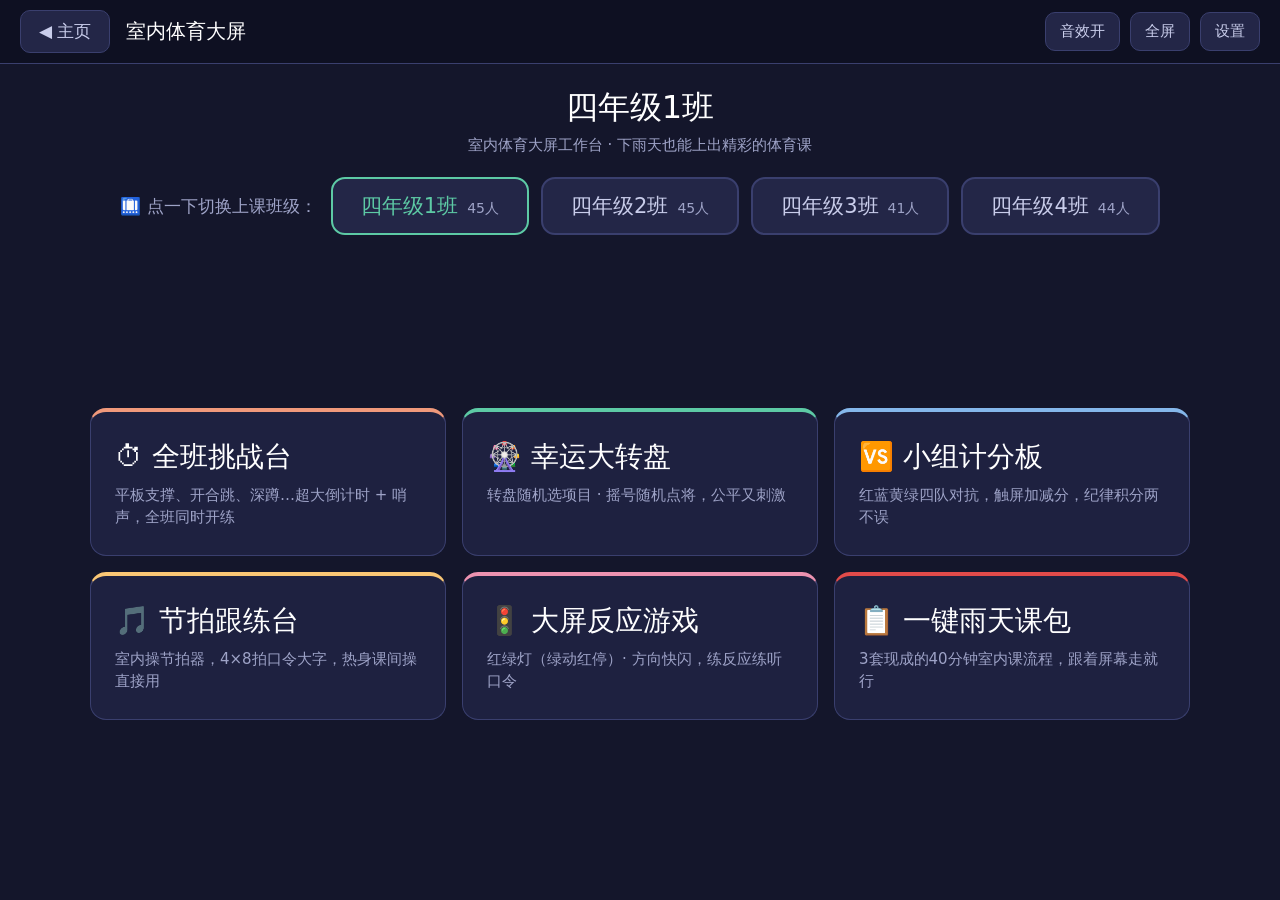
==== class-workbench/index.html @ e2ea2b15 "feat: 内置四年级1-4班名单(178人)，主页一键切换班级，设置弹窗快速填入" ====
<!DOCTYPE html>
<html lang="zh-CN">
<head>
<meta charset="UTF-8">
<meta name="viewport" content="width=device-width, initial-scale=1.0, user-scalable=no">
<title>室内体育大屏工作台</title>
<style>
*{margin:0;padding:0;box-sizing:border-box;-webkit-tap-highlight-color:transparent;user-select:none;}
:root{
  --bg:#14162B;--card:#1E2140;--card2:#232647;--border:#3A3F6E;--deep:#0E1022;
  --text:#FFFFFF;--muted:#9EA3C7;--dim:#C9CDEB;
  --coral:#F0997B;--teal:#5DCAA5;--blue:#85B7EB;--pink:#ED93B1;--amber:#FAC775;--red:#E24B4A;--green:#4CAF6D;
}
html,body{height:100%;overflow:hidden;}
body{background:var(--bg);color:var(--text);font-family:"Microsoft YaHei","PingFang SC",system-ui,sans-serif;}
button{font-family:inherit;cursor:pointer;border:none;background:none;color:inherit;}
input,textarea{font-family:inherit;}
#topbar{position:fixed;top:0;left:0;right:0;height:64px;background:var(--deep);border-bottom:1px solid var(--border);display:flex;align-items:center;justify-content:space-between;padding:0 20px;z-index:100;}
#topbar .tb-left{display:flex;align-items:center;gap:16px;min-width:0;}
#btnHome{background:var(--card2);border:1px solid var(--border);border-radius:10px;color:var(--dim);font-size:17px;padding:9px 18px;}
#pageTitle{font-size:20px;font-weight:500;white-space:nowrap;overflow:hidden;text-overflow:ellipsis;}
.tb-right{display:flex;gap:10px;}
.tb-icon{background:var(--card2);border:1px solid var(--border);border-radius:10px;color:var(--dim);font-size:15px;padding:9px 14px;white-space:nowrap;}
.tb-icon.off{color:var(--muted);opacity:.6;}
.page{position:fixed;top:64px;left:0;right:0;bottom:0;display:none;flex-direction:column;overflow:auto;padding:22px;}
.page.active{display:flex;}
.page-pad{max-width:1100px;width:100%;margin:0 auto;}
.home-head{text-align:center;margin-bottom:20px;}
.home-head .cls{font-size:clamp(22px,3vw,32px);font-weight:500;}
.home-head .sub{color:var(--muted);font-size:15px;margin-top:6px;}
.cls-picker{display:flex;align-items:center;justify-content:center;gap:14px;flex-wrap:wrap;margin:2px 0 14px;}
.cp-label{color:var(--muted);font-size:17px;}
.cp-row{display:flex;gap:12px;flex-wrap:wrap;justify-content:center;}
.cp-btn{background:var(--card2);border:2px solid var(--border);border-radius:14px;color:var(--dim);font-size:21px;padding:13px 28px;display:flex;align-items:baseline;gap:9px;transition:transform .12s;}
.cp-btn:active{transform:scale(.96);opacity:.85;}
.cp-btn .n{color:var(--muted);font-size:14px;}
.cp-btn.sel{border-color:var(--teal);color:var(--teal);}
.cp-mini{background:var(--card2);border:1px solid var(--border);border-radius:10px;color:var(--teal);font-size:15px;padding:8px 18px;}
.cp-mini:active{opacity:.8;}
.home-grid{display:grid;grid-template-columns:repeat(auto-fit,minmax(280px,1fr));gap:16px;flex:1;align-content:center;}
.home-card{background:var(--card);border:1px solid var(--border);border-radius:16px;padding:26px 24px;display:flex;flex-direction:column;gap:8px;text-align:left;transition:transform .12s;}
.home-card:active{transform:scale(.97);}
.home-card .hc-name{font-size:clamp(20px,2.4vw,28px);font-weight:500;}
.home-card .hc-desc{color:var(--muted);font-size:15px;line-height:1.5;}
.home-card.c-coral{border-top:4px solid var(--coral);}
.home-card.c-teal{border-top:4px solid var(--teal);}
.home-card.c-blue{border-top:4px solid var(--blue);}
.home-card.c-pink{border-top:4px solid var(--pink);}
.home-card.c-amber{border-top:4px solid var(--amber);}
.home-card.c-red{border-top:4px solid var(--red);}
.sec-title{font-size:18px;color:var(--dim);margin:0 0 14px;font-weight:500;}
.chal-grid{display:grid;grid-template-columns:repeat(auto-fill,minmax(200px,1fr));gap:12px;}
.chal-item{background:var(--card);border:2px solid var(--border);border-radius:14px;padding:18px 16px;text-align:center;transition:border-color .15s;}
.chal-item .ci-name{font-size:20px;font-weight:500;}
.chal-item .ci-dur{color:var(--muted);font-size:14px;margin-top:6px;}
.chal-item .ci-tip{color:var(--muted);font-size:12px;margin-top:4px;line-height:1.4;}
.chal-item.sel{border-color:var(--coral);background:#2A2438;}
.dur-row{display:flex;gap:10px;flex-wrap:wrap;margin:18px 0;}
.dur-btn,.broad-btn{background:var(--card2);border:2px solid var(--border);border-radius:12px;color:var(--dim);font-size:18px;padding:12px 22px;}
.dur-btn.sel{border-color:var(--amber);color:var(--amber);}
.broad-btn.primary{background:var(--coral);border-color:var(--coral);color:#3A1E12;font-size:22px;font-weight:500;padding:16px 40px;}
.broad-btn.ghost{font-size:16px;padding:12px 26px;}
.broad-btn:active{opacity:.8;}
.chal-stage{flex:1;display:flex;flex-direction:column;align-items:center;justify-content:center;gap:18px;}
.stage-project{font-size:clamp(28px,4vw,46px);font-weight:500;}
.stage-time{font-size:clamp(110px,20vw,260px);font-weight:500;line-height:1;font-variant-numeric:tabular-nums;}
.stage-time.warn{color:var(--red);}
.stage-count{font-size:clamp(140px,26vw,320px);font-weight:500;line-height:1;}
.stage-bar{width:min(80%,640px);height:14px;background:var(--card2);border-radius:7px;overflow:hidden;}
.stage-bar .fill{height:100%;background:var(--coral);border-radius:7px;transition:width .3s linear;}
.stage-done{font-size:clamp(40px,7vw,80px);font-weight:500;color:var(--teal);}
.stage-tip{color:var(--muted);font-size:18px;}
.wheel-tabs{display:flex;gap:10px;margin-bottom:18px;}
.wheel-tab{background:var(--card2);border:2px solid var(--border);border-radius:12px;color:var(--muted);font-size:17px;padding:10px 24px;}
.wheel-tab.sel{border-color:var(--teal);color:var(--teal);}
.wheel-wrap{flex:1;display:flex;flex-direction:column;align-items:center;justify-content:center;gap:16px;}
#wheelBox{position:relative;width:min(56vh,86vw,520px);}
#wheelBox svg{width:100%;height:auto;display:block;}
#wheelG{transform-origin:150px 150px;}
.wheel-pointer{position:absolute;top:-6px;left:50%;transform:translateX(-50%);width:0;height:0;border-left:16px solid transparent;border-right:16px solid transparent;border-top:30px solid #fff;filter:drop-shadow(0 2px 2px rgba(0,0,0,.4));}
.wheel-result{min-height:90px;display:flex;flex-direction:column;align-items:center;gap:6px;}
.wheel-result .wr-label{color:var(--muted);font-size:17px;}
.wheel-result .wr-name{font-size:clamp(40px,7vw,72px);font-weight:500;color:var(--amber);}
.slot-face{background:var(--deep);border:2px solid var(--border);border-radius:20px;width:min(90vw,700px);height:200px;display:flex;align-items:center;justify-content:center;overflow:hidden;}
.slot-name{font-size:clamp(50px,9vw,96px);font-weight:500;color:var(--amber);white-space:nowrap;}
.slot-info{color:var(--muted);font-size:16px;}
.slot-picked{display:flex;flex-wrap:wrap;gap:8px;justify-content:center;max-width:900px;}
.picked-chip{background:var(--card2);border:1px solid var(--border);border-radius:999px;color:var(--dim);font-size:14px;padding:5px 14px;}
.picked-chip.done{color:var(--teal);border-color:var(--teal);}
.score-grid{display:grid;grid-template-columns:repeat(auto-fit,minmax(230px,1fr));gap:16px;flex:1;align-content:center;}
.team-card{background:var(--card);border:2px solid var(--border);border-radius:18px;padding:20px;display:flex;flex-direction:column;align-items:center;gap:12px;}
.team-card.t-red{border-color:#7A3535;}
.team-card.t-blue{border-color:#3A4E7A;}
.team-card.t-yellow{border-color:#7A6635;}
.team-card.t-green{border-color:#35704A;}
.team-card.lead{box-shadow:inset 0 0 0 2px currentColor;}
.team-name{font-size:20px;font-weight:500;color:var(--dim);}
.team-card.t-red .team-name{color:#F0997B;}
.team-card.t-blue .team-name{color:#85B7EB;}
.team-card.t-yellow .team-name{color:#FAC775;}
.team-card.t-green .team-name{color:#5DCAA5;}
.team-score{font-size:clamp(60px,8vw,110px);font-weight:500;line-height:1;font-variant-numeric:tabular-nums;}
.team-btns{display:flex;gap:10px;}
.tb-btn{width:72px;height:56px;border-radius:12px;background:var(--card2);border:1px solid var(--border);font-size:24px;color:var(--dim);}
.tb-btn.minus{color:var(--red);}
.tb-btn.plus{color:var(--teal);}
.beat-wrap{flex:1;display:flex;flex-direction:column;align-items:center;justify-content:center;gap:20px;}
.beat-eighth{color:var(--muted);font-size:clamp(18px,2.4vw,24px);}
.beat-eighth b{color:var(--amber);font-weight:500;}
.beat-num{font-size:clamp(120px,20vw,240px);font-weight:500;line-height:1;}
.beat-dots{display:flex;gap:14px;}
.bdot{width:20px;height:20px;border-radius:50%;background:var(--card2);border:1px solid var(--border);}
.bdot.on{background:var(--teal);border-color:var(--teal);}
.beat-ctrl{display:flex;gap:12px;flex-wrap:wrap;justify-content:center;align-items:center;}
.bpm-box{display:flex;align-items:center;gap:12px;background:var(--card);border:1px solid var(--border);border-radius:12px;padding:8px 16px;}
.bpm-box .bpm-val{font-size:26px;font-weight:500;min-width:74px;text-align:center;color:var(--amber);}
.bpm-box button{font-size:22px;color:var(--dim);background:var(--card2);border-radius:8px;width:44px;height:44px;}
.game-tabs{display:flex;gap:10px;margin-bottom:18px;}
.game-area{flex:1;display:flex;flex-direction:column;}
.tl-face{flex:1;min-height:340px;border-radius:20px;display:flex;flex-direction:column;align-items:center;justify-content:center;gap:10px;background:var(--card);border:2px solid var(--border);transition:background .25s;}
.tl-face.g{background:#1D5E3A;border-color:var(--teal);}
.tl-face.r{background:#6E2222;border-color:var(--red);}
.tl-word{font-size:clamp(80px,16vw,190px);font-weight:500;line-height:1;}
.tl-face.g .tl-word{color:#B8F2D6;}
.tl-face.r .tl-word{color:#F5C1C1;}
.tl-sub{font-size:20px;color:rgba(255,255,255,.85);}
.arrow-face{flex:1;min-height:340px;border-radius:20px;background:var(--deep);border:2px solid var(--border);display:flex;flex-direction:column;align-items:center;justify-content:center;gap:14px;}
.arrow-big{font-size:clamp(120px,22vw,260px);font-weight:500;line-height:1;color:var(--amber);}
.arrow-act{color:var(--muted);font-size:clamp(18px,2.4vw,26px);}
.speed-row{display:flex;gap:10px;flex-wrap:wrap;margin:14px 0;}
.speed-btn{background:var(--card2);border:2px solid var(--border);border-radius:12px;color:var(--muted);font-size:17px;padding:10px 20px;}
.speed-btn.sel{border-color:var(--pink);color:var(--pink);}
.plan-card{background:var(--card);border:1px solid var(--border);border-radius:16px;padding:22px 24px;margin-bottom:18px;}
.plan-head{display:flex;align-items:center;justify-content:space-between;flex-wrap:wrap;gap:10px;margin-bottom:14px;}
.plan-name{font-size:22px;font-weight:500;}
.plan-tag{border-radius:999px;font-size:13px;padding:5px 14px;}
.flow-list{display:flex;flex-direction:column;gap:0;}
.flow-step{display:flex;align-items:center;gap:14px;padding:12px 0;border-bottom:1px dashed var(--border);}
.flow-step:last-child{border-bottom:none;}
.flow-time{min-width:86px;text-align:center;background:var(--deep);border-radius:10px;padding:8px 6px;font-size:16px;color:var(--amber);font-variant-numeric:tabular-nums;}
.flow-body{flex:1;}
.flow-name{font-size:17px;font-weight:500;}
.flow-desc{color:var(--muted);font-size:14px;margin-top:3px;}
.flow-go{background:var(--card2);border:1px solid var(--border);border-radius:10px;color:var(--dim);font-size:14px;padding:8px 14px;white-space:nowrap;}
.modal-mask{position:fixed;inset:0;background:rgba(6,7,16,.72);z-index:200;display:none;align-items:center;justify-content:center;padding:20px;}
.modal-mask.show{display:flex;}
.modal{background:var(--card);border:1px solid var(--border);border-radius:18px;width:min(94vw,560px);max-height:86vh;overflow:auto;padding:26px;}
.modal h3{font-size:20px;margin-bottom:18px;font-weight:500;}
.form-row{margin-bottom:18px;}
.form-row label{display:block;color:var(--dim);font-size:15px;margin-bottom:8px;}
.form-row input[type=text],.form-row textarea{width:100%;background:var(--deep);border:1px solid var(--border);border-radius:10px;color:var(--text);font-size:16px;padding:12px 14px;user-select:text;}
.form-row textarea{height:180px;resize:vertical;line-height:1.7;}
.form-row .hint{color:var(--muted);font-size:13px;margin-top:6px;}
.modal-btns{display:flex;gap:12px;flex-wrap:wrap;margin-top:6px;}
.toast{position:fixed;left:50%;bottom:40px;transform:translateX(-50%);background:var(--card2);border:1px solid var(--border);color:var(--dim);border-radius:999px;font-size:16px;padding:12px 26px;z-index:300;display:none;}
.toast.show{display:block;}
.center-col{flex:1;display:flex;flex-direction:column;align-items:center;justify-content:center;gap:20px;}
</style>
</head>
<body>

<div id="topbar">
  <div class="tb-left">
    <button id="btnHome" onclick="goHome()">◀ 主页</button>
    <div id="pageTitle">室内体育大屏</div>
  </div>
  <div class="tb-right">
    <button id="btnSound" class="tb-icon" onclick="toggleSound()">音效开</button>
    <button id="btnFull" class="tb-icon" onclick="toggleFull()">全屏</button>
    <button id="btnSettings" class="tb-icon" onclick="openSettings()">设置</button>
  </div>
</div>

<div id="page-home" class="page active">
  <div class="page-pad" style="display:flex;flex-direction:column;flex:1;">
    <div class="home-head">
      <div class="cls" id="homeClassName">四年级1班</div>
      <div class="sub">室内体育大屏工作台 · 下雨天也能上出精彩的体育课</div>
    </div>
    <div class="cls-picker">
      <div class="cp-label">🛄 点一下切换上课班级：</div>
      <div class="cp-row" id="clsRow"></div>
    </div>
    <div class="home-grid">
      <button class="home-card c-coral" onclick="showPage('challenge')">
        <div class="hc-name">⏱ 全班挑战台</div>
        <div class="hc-desc">平板支撑、开合跳、深蹲…超大倒计时 + 哨声，全班同时开练</div>
      </button>
      <button class="home-card c-teal" onclick="showPage('wheel')">
        <div class="hc-name">🎡 幸运大转盘</div>
        <div class="hc-desc">转盘随机选项目 · 摇号随机点将，公平又刺激</div>
      </button>
      <button class="home-card c-blue" onclick="showPage('score')">
        <div class="hc-name">🆚 小组计分板</div>
        <div class="hc-desc">红蓝黄绿四队对抗，触屏加减分，纪律积分两不误</div>
      </button>
      <button class="home-card c-amber" onclick="showPage('beat')">
        <div class="hc-name">🎵 节拍跟练台</div>
        <div class="hc-desc">室内操节拍器，4×8拍口令大字，热身课间操直接用</div>
      </button>
      <button class="home-card c-pink" onclick="showPage('game')">
        <div class="hc-name">🚦 大屏反应游戏</div>
        <div class="hc-desc">红绿灯（绿动红停）· 方向快闪，练反应练听口令</div>
      </button>
      <button class="home-card c-red" onclick="showPage('plan')">
        <div class="hc-name">📋 一键雨天课包</div>
        <div class="hc-desc">3套现成的40分钟室内课流程，跟着屏幕走就行</div>
      </button>
    </div>
  </div>
</div>

<div id="page-challenge" class="page">
  <div class="page-pad" style="display:flex;flex-direction:column;flex:1;">
    <div id="chalPick">
      <div class="sec-title">① 选一个挑战项目</div>
      <div class="chal-grid" id="chalGrid"></div>
      <div class="sec-title" style="margin-top:22px;">② 选时长（秒）</div>
      <div class="dur-row" id="durRow"></div>
      <div style="text-align:center;padding:10px 0 30px;">
        <button class="broad-btn primary" onclick="startChallenge()">开始挑战</button>
      </div>
    </div>
    <div id="chalStage" class="chal-stage" style="display:none;">
      <div class="stage-project" id="stgProject">平板支撑</div>
      <div class="stage-time" id="stgTime">01:00</div>
      <div class="stage-bar"><div class="fill" id="stgFill" style="width:100%"></div></div>
      <div class="stage-tip" id="stgTip">坚持住！动作标准最重要</div>
      <button class="broad-btn ghost" onclick="stopChallenge()">结束本次</button>
    </div>
    <div id="chalCount" class="chal-stage" style="display:none;">
      <div class="stage-tip">准备——</div>
      <div class="stage-count" id="cntNum">3</div>
    </div>
    <div id="chalDone" class="chal-stage" style="display:none;">
      <div class="stage-done">挑战完成！</div>
      <div class="stage-tip" id="doneTip">全班都很棒</div>
      <div style="display:flex;gap:14px;flex-wrap:wrap;justify-content:center;">
        <button class="broad-btn primary" onclick="startChallenge()">再来一次</button>
        <button class="broad-btn ghost" onclick="backToPick()">换个项目</button>
      </div>
    </div>
  </div>
</div>

<div id="page-wheel" class="page">
  <div class="page-pad" style="display:flex;flex-direction:column;flex:1;">
    <div class="wheel-tabs">
      <button class="wheel-tab sel" id="wtProj" onclick="wheelMode('proj')">🎡 转项目</button>
      <button class="wheel-tab" id="wtName" onclick="wheelMode('name')">🎯 随机点将</button>
    </div>
    <div id="wheelProjView" class="wheel-wrap">
      <div id="wheelBox">
        <div class="wheel-pointer"></div>
        <svg viewBox="0 0 300 300">
          <circle cx="150" cy="150" r="148" fill="#0E1022"/>
          <g id="wheelG"></g>
          <circle cx="150" cy="150" r="22" fill="#14162B" stroke="#3A3F6E" stroke-width="1.5"/>
        </svg>
      </div>
      <div class="wheel-result">
        <div class="wr-label" id="wrLabel">点击下方按钮，转出今天的挑战</div>
        <div class="wr-name" id="wrName">？</div>
      </div>
      <button class="broad-btn primary" id="spinBtn" onclick="spinWheel()">转！</button>
      <div id="wheelAction" style="display:none;">
        <button class="broad-btn primary" id="waGo" onclick="showWheelDur()">▶ 开始挑战</button>
      </div>
      <div id="waDurRow" style="display:none;flex-direction:column;align-items:center;gap:10px;">
        <div class="slot-info">选一个时长，马上开始 ⬇</div>
        <div class="dur-row" style="margin:0;justify-content:center;">
          <button class="dur-btn" style="font-size:24px;padding:16px 34px;" onclick="wheelGo(30)">30秒</button>
          <button class="dur-btn" style="font-size:24px;padding:16px 34px;" onclick="wheelGo(60)">60秒</button>
          <button class="dur-btn" style="font-size:24px;padding:16px 34px;" onclick="wheelGo(120)">120秒</button>
        </div>
      </div>
    </div>
    <div id="wheelNameView" class="wheel-wrap" style="display:none;">
      <div class="slot-info" id="slotInfo">回主页点班级按钮选班级，名单就自动加载</div>
      <div class="slot-face"><div class="slot-name" id="slotName">？</div></div>
      <div style="display:flex;gap:14px;flex-wrap:wrap;justify-content:center;">
        <button class="broad-btn primary" onclick="spinName()">点将！</button>
        <button class="broad-btn ghost" onclick="resetPicked()">重置点名</button>
      </div>
      <div class="slot-info">
        <label style="cursor:pointer;"><input type="checkbox" id="noRepeat" checked style="width:18px;height:18px;vertical-align:-3px;"> 不重复点人（点完全班自动重来）</label>
      </div>
      <div class="slot-picked" id="pickedChips"></div>
    </div>
  </div>
</div>

<div id="page-score" class="page">
  <div class="page-pad" style="display:flex;flex-direction:column;flex:1;">
    <div class="sec-title" style="text-align:center;">点击队名可改名 · 点击分数可直接输入 · 数据自动保存</div>
    <div class="score-grid" id="scoreGrid"></div>
    <div style="text-align:center;padding:16px 0 8px;">
      <button class="broad-btn ghost" onclick="resetScores()">全部清零</button>
    </div>
  </div>
</div>

<div id="page-beat" class="page">
  <div class="page-pad" style="display:flex;flex-direction:column;flex:1;">
    <div class="beat-wrap">
      <div class="beat-eighth" id="beatEighth">第 <b>1</b> 个 8 拍</div>
      <div class="beat-num" id="beatNum">1</div>
      <div class="beat-dots" id="beatDots"></div>
      <div class="beat-ctrl">
        <button class="broad-btn primary" id="beatBtn" onclick="toggleBeat()">开始</button>
        <div class="bpm-box">
          <button onclick="stepBpm(-5)">−</button>
          <div><div class="bpm-val" id="bpmVal">100</div><div style="color:var(--muted);font-size:12px;text-align:center;">BPM</div></div>
          <button onclick="stepBpm(5)">＋</button>
        </div>
        <button class="broad-btn ghost" onclick="setBpm(80)">慢 80</button>
        <button class="broad-btn ghost" onclick="setBpm(100)">中 100</button>
        <button class="broad-btn ghost" onclick="setBpm(120)">快 120</button>
      </div>
      <div class="stage-tip">每个 8 拍的第 1 拍是重音 · 跟着大字数拍做动作</div>
    </div>
  </div>
</div>

<div id="page-game" class="page">
  <div class="page-pad" style="display:flex;flex-direction:column;flex:1;">
    <div class="game-tabs">
      <button class="wheel-tab sel" id="gtTL" onclick="gameTab('tl')">🚦 红绿灯</button>
      <button class="wheel-tab" id="gtArrow" onclick="gameTab('arrow')">➡️ 方向快闪</button>
    </div>
    <div id="gameTL" class="game-area">
      <div class="tl-face" id="tlFace">
        <div class="tl-word" id="tlWord">红绿灯</div>
        <div class="tl-sub" id="tlSub">绿=动（原地跑/开合跳） 红=马上定住！</div>
      </div>
      <div style="display:flex;gap:12px;flex-wrap:wrap;justify-content:center;padding-top:14px;">
        <button class="broad-btn primary" id="tlBtn" onclick="toggleTL()">开始游戏</button>
        <button class="broad-btn ghost" id="tlModeBtn" onclick="toggleTLMode()">模式：自动</button>
        <button class="broad-btn ghost" onclick="manualTL()" id="tlManualBtn" style="display:none;">变！</button>
      </div>
    </div>
    <div id="gameArrow" class="game-area" style="display:none;">
      <div class="arrow-face">
        <div class="arrow-big" id="arrowBig">↑</div>
        <div class="arrow-act" id="arrowAct">上 = 原地纵跳 · 下 = 快速下蹲 · 左/右 = 向侧单脚跳</div>
      </div>
      <div class="speed-row">
        <button class="speed-btn" data-ms="3000" onclick="pickSpeed(this)">慢速 3秒</button>
        <button class="speed-btn sel" data-ms="2000" onclick="pickSpeed(this)">中速 2秒</button>
        <button class="speed-btn" data-ms="1300" onclick="pickSpeed(this)">快速 1.3秒</button>
        <button class="speed-btn" data-ms="900" onclick="pickSpeed(this)">魔鬼 0.9秒</button>
      </div>
      <div style="text-align:center;padding-bottom:10px;">
        <button class="broad-btn primary" id="arrowBtn" onclick="toggleArrow()">开始游戏</button>
      </div>
    </div>
  </div>
</div>

<div id="page-plan" class="page">
  <div class="page-pad">
    <div class="sec-title">下雨天不用愁 · 三套现成方案，点「前往」直达对应工具</div>

    <div class="plan-card">
      <div class="plan-head">
        <div class="plan-name">课包一 · 经典素质课</div>
        <div class="plan-tag" style="background:#2A2438;color:var(--coral);">适合：全班整齐练素质</div>
      </div>
      <div class="flow-list">
        <div class="flow-step"><div class="flow-time">5 分钟</div><div class="flow-body"><div class="flow-name">热身 · 节拍跟练</div><div class="flow-desc">100 BPM 原地踏步摆臂，2个8拍换一个动作（踏步→开合→弓步走）</div></div><button class="flow-go" onclick="showPage('beat')">前往</button></div>
        <div class="flow-step"><div class="flow-time">8 分钟</div><div class="flow-body"><div class="flow-name">红绿灯反应游戏</div><div class="flow-desc">绿动红停，练反应练纪律，犯规的下场当裁判</div></div><button class="flow-go" onclick="showPage('game')">前往</button></div>
        <div class="flow-step"><div class="flow-time">15 分钟</div><div class="flow-body"><div class="flow-name">挑战台素质循环</div><div class="flow-desc">开合跳30秒×3组、深蹲45秒×3组、平板支撑60秒×2组，组间休息30秒</div></div><button class="flow-go" onclick="showPage('challenge')">前往</button></div>
        <div class="flow-step"><div class="flow-time">8 分钟</div><div class="flow-body"><div class="flow-name">方向快闪</div><div class="flow-desc">从慢速开始玩到快速，最后1分钟魔鬼模式，全班沸腾</div></div><button class="flow-go" onclick="showPage('game')">前往</button></div>
        <div class="flow-step"><div class="flow-time">4 分钟</div><div class="flow-body"><div class="flow-name">放松拉伸</div><div class="flow-desc">坐姿体前屈、大腿前侧拉伸、深呼吸，跟着节拍台慢速80做</div></div><button class="flow-go" onclick="showPage('beat')">前往</button></div>
      </div>
    </div>

    <div class="plan-card">
      <div class="plan-head">
        <div class="plan-name">课包二 · 小组竞技课</div>
        <div class="plan-tag" style="background:#1B3A4A;color:var(--blue);">适合：想炒热气氛</div>
      </div>
      <div class="flow-list">
        <div class="flow-step"><div class="flow-time">5 分钟</div><div class="flow-body"><div class="flow-name">分组 + 计分板开台</div><div class="flow-desc">按座位分四队，打开计分板，宣布规则：赢的队加分，违纪扣分</div></div><button class="flow-go" onclick="showPage('score')">前往</button></div>
        <div class="flow-step"><div class="flow-time">5 分钟</div><div class="flow-body"><div class="flow-name">热身 · 节拍跟练</div><div class="flow-desc">120 BPM 快节奏热身，跟不上的队扣1分</div></div><button class="flow-go" onclick="showPage('beat')">前往</button></div>
        <div class="flow-step"><div class="flow-time">20 分钟</div><div class="flow-body"><div class="flow-name">大转盘 + 挑战台对抗</div><div class="flow-desc">转盘选出项目 → 每队派代表上台挑战 → 按坚持时长给全队加分</div></div><button class="flow-go" onclick="showPage('wheel')">前往</button></div>
        <div class="flow-step"><div class="flow-time">6 分钟</div><div class="flow-body"><div class="flow-name">随机点将 · 知识问答</div><div class="flow-desc">摇号点将答体育健康小知识，答对+2分（题你来出：如"蹲起时膝盖能不能超脚尖"）</div></div><button class="flow-go" onclick="showPage('wheel')">前往</button></div>
        <div class="flow-step"><div class="flow-time">4 分钟</div><div class="flow-body"><div class="flow-name">宣布冠军 + 放松</div><div class="flow-desc">冠军队起立接受欢呼，全班拉伸放松收尾</div></div><button class="flow-go" onclick="showPage('score')">前往</button></div>
      </div>
    </div>

    <div class="plan-card">
      <div class="plan-head">
        <div class="plan-name">课包三 · 静悄悄素质课</div>
        <div class="plan-tag" style="background:#1B3A2E;color:var(--teal);">适合：隔壁班考试/楼层限制</div>
      </div>
      <div class="flow-list">
        <div class="flow-step"><div class="flow-time">5 分钟</div><div class="flow-body"><div class="flow-name">坐姿热身（无跳跃）</div><div class="flow-desc">头颈环绕、肩绕环、手腕脚踝激活，跟着节拍台80慢速做</div></div><button class="flow-go" onclick="showPage('beat')">前往</button></div>
        <div class="flow-step"><div class="flow-time">12 分钟</div><div class="flow-body"><div class="flow-name">静音素质挑战</div><div class="flow-desc">靠墙静蹲60秒×3、平板支撑60秒×2、坐姿举腿30秒×3（关闭音效，用大屏倒计时）</div></div><button class="flow-go" onclick="showPage('challenge')">前往</button></div>
        <div class="flow-step"><div class="flow-time">10 分钟</div><div class="flow-body"><div class="flow-name">坐姿游戏 · 石头剪刀布锦标赛</div><div class="flow-desc">同桌对战→小组冠军→全班总决赛，输的做5个坐姿举腿</div></div><button class="flow-go" onclick="showPage('score')">前往</button></div>
        <div class="flow-step"><div class="flow-time">8 分钟</div><div class="flow-body"><div class="flow-name">拉伸 + 呼吸放松</div><div class="flow-desc">坐姿体前屈保持、闭眼深呼吸10次，安静收尾</div></div><button class="flow-go" onclick="showPage('beat')">前往</button></div>
      </div>
    </div>
    <div style="height:20px;"></div>
  </div>
</div>

<div class="modal-mask" id="settingsMask">
  <div class="modal">
    <h3>⚙️ 设置</h3>
    <div class="form-row">
      <label>班级名称（显示在主页）</label>
      <input type="text" id="setClassName" placeholder="如：四年级(2)班">
    </div>
    <div class="form-row">
      <label>班级学生名单（一行一个名字，用于随机点将）</label>
      <div style="display:flex;gap:8px;flex-wrap:wrap;margin-bottom:10px;align-items:center;">
        <span style="color:var(--muted);font-size:14px;">快速填入：</span>
        <button class="cp-mini" onclick="fillPreset('四年级1班')">1班</button>
        <button class="cp-mini" onclick="fillPreset('四年级2班')">2班</button>
        <button class="cp-mini" onclick="fillPreset('四年级3班')">3班</button>
        <button class="cp-mini" onclick="fillPreset('四年级4班')">4班</button>
      </div>
      <textarea id="setStudents" placeholder="张三&#10;李四&#10;王五"></textarea>
      <div class="hint">点上面的按钮快速填入班级名单，也可以自己粘贴修改；平时上课直接在主页点班级按钮切换更方便</div>
    </div>
    <div class="modal-btns">
      <button class="broad-btn primary" onclick="saveSettings()">保存</button>
      <button class="broad-btn ghost" onclick="closeSettings()">取消</button>
      <button class="broad-btn ghost" onclick="exportData()">⬇ 导出备份</button>
      <button class="broad-btn ghost" onclick="document.getElementById('importFile').click()">⬆ 导入恢复</button>
      <button class="broad-btn ghost" onclick="clearAll()">清空全部数据</button>
    </div>
    <input type="file" id="importFile" accept=".json" style="display:none;" onchange="importData(this)">
  </div>
</div>

<div class="toast" id="toast"></div>

<script>
var STORAGE_KEY = 'class_pe_screen_v1';
var CHALLENGES = [
  {name:'平板支撑', dur:60, tip:'手肘撑地，身体一条直线，屁股别翘'},
  {name:'靠墙静蹲', dur:60, tip:'背贴墙滑下，大腿与地面平行'},
  {name:'开合跳', dur:30, tip:'跳起手脚打开，落地轻一点'},
  {name:'深蹲', dur:45, tip:'屁股往后坐，膝盖对脚尖方向'},
  {name:'高抬腿', dur:30, tip:'大腿抬平，快速交替，原地做'},
  {name:'俯卧撑', dur:30, tip:'做不了标准的可以跪姿'},
  {name:'波比跳', dur:30, tip:'蹲-撑-跳一气呵成，量力而行'},
  {name:'弓步蹲', dur:45, tip:'两腿交替，前面膝盖弯到90度'},
  {name:'坐姿举腿', dur:30, tip:'坐地上双腿并拢抬起放下，练肚子'},
  {name:'金鸡独立', dur:60, tip:'单脚站直，双手侧平举，比谁稳'}
];
var WHEEL_ITEMS = ['开合跳','深蹲','平板支撑','高抬腿','波比跳','靠墙静蹲','弓步蹲','金鸡独立'];
var WHEEL_COLORS = ['#F0997B','#5DCAA5','#85B7EB','#ED93B1','#FAC775','#E24B4A'];
var PRESET_CLASSES = {
  '四年级1班': ['郑奕朗','梁依依','陈英恺','许弘煜','黄友铉','郑舒蔚','薛梓昊','林晓烨','俞皓源','沈瑞博','李晓慧','蔡凯州','丘梓妤','廖彦淳','林国弘','蔡怿可','谢友贤','蔡楒桐','陈锶桐','林佳韵','余梓豪','陈钰琪','许诺','杨乐悠','黄信煜','陈一泓','林凯历','王泽林','林钇晋','唐梦曦','陈启灿','黄紫琳','叶骏谊','许礼源','王子铨','郑施恩','马启洋','赖致行','李奕溥','陈嘉垲','张仕成','黄洢彤','许文睿','郑舒晗','李梓琳'],
  '四年级2班': ['庄梓慧','谭诗妍','徐启泽','卢泓宇','林子凡','蔡伟超','李安语','庄佳桓','周钦宁','罗芮淇','沈诗雅','陈怡佳','丁锶妍','朱杰楷','刘未钒','黄妍心','陈梓杭','陈政钖','林正胜','郑梓灿','吴桦峻','翁梓晨','庄雅棐','肖宇炀','连翊捷','肖海洲','黄煜鑫','孙一心','张芷羽','李颜明勋','郭易楷','林彧','吴俊扬','肖舒菀','林润丝','孙也涵','曾若熙','刘得雨','林煜典','庄可馨','林芷榆','郑济芃','黄若仪','蔡诗涵','黄新淇'],
  '四年级3班': ['颜铄','佘坤颖','陈博宇','吴昭颖','周祖含','黄嘉泓','陈泐铟','卢睿颖','赵韵杰','林依涵','周梦辰','庄杰辉','许昱妍','陈沫瑶','彭依柏','陈圣超','黄镕臻','黄熙桐','杨舒钒','张斯豪','李佳怡','林祈言','陈建楠','吴庆栋','周志楠','杨雅琳','吴可非','陈力煜','吴佳航','刘竣凯','林楚校','黄铠航','郭梓潼','庄雨萱','林佳金','朱高远','黄漫妮','周怡潞','黄宥源','钟雨欣','谢忻霖'],
  '四年级4班': ['刘峻宇','郑子汐','林雨馨','谢洛鑫','谢佳颖','黄泓奋','黄纪程','蔡佳恩','林靖欣','刘艺阳','高佳淇','陈衍勋','赖芷依','洪瑞雨','沈梓城','林学炜','薛维涛','林铄','陈元诺','陈若菲','蔡佳薇','许震廷','李文堉','周思妤','陈培健','林珂雅','黄玮琳','黄育铭','欧梓涵','林镡捷','郑友锐','郑皓楠','李圣跃','蔡建源','温子妍','王绎凡','李亦桐','陈均喆','苏志霆','黄于晋','周楠稀','杨书妍','林宝莹','沈家扬']
};
var TEAM_DEFS = [
  {key:'red', name:'红队', cls:'t-red'},
  {key:'blue', name:'蓝队', cls:'t-blue'},
  {key:'yellow', name:'黄队', cls:'t-yellow'},
  {key:'green', name:'绿队', cls:'t-green'}
];
var TITLES = {home:'室内体育大屏', challenge:'全班挑战台', wheel:'幸运大转盘', score:'小组计分板', beat:'节拍跟练台', game:'大屏反应游戏', plan:'一键雨天课包'};

var state = load();
var currentPage = 'home';
var chalSel = 0, chalDur = 60;
var chalTimer = null, chalRemain = 0, chalTotal = 60;
var wheelRot = 0, wheelSpinning = false, lastWheelIdx = null;
var slotTimer = null;
var beatRun = false, beatCount = 0, beatTimer = null, bpm = 100;
var tlRun = false, tlTimer = null, tlAuto = true, tlState = 'g';
var arrowRun = false, arrowTimer = null, arrowMs = 2000;

function load(){
  var def = {className:'四年级1班', students:PRESET_CLASSES['四年级1班'].slice(), scores:[0,0,0,0], teamNames:['红队','蓝队','黄队','绿队'], soundOn:true, picked:[], pickedByClass:{}};
  try{
    var raw = localStorage.getItem(STORAGE_KEY);
    if(raw){
      var s = JSON.parse(raw);
      for(var k in def){ if(s[k]===undefined){ s[k]=def[k]; } }
      return s;
    }
  }catch(e){}
  return def;
}
function save(){ try{ localStorage.setItem(STORAGE_KEY, JSON.stringify(state)); }catch(e){} }
function toast(msg){
  var t = document.getElementById('toast');
  t.textContent = msg;
  t.classList.add('show');
  clearTimeout(t._tm);
  t._tm = setTimeout(function(){ t.classList.remove('show'); }, 2200);
}

/* ---------- 班级切换 ---------- */
function renderClassRow(){
  var row = document.getElementById('clsRow');
  var html = '';
  for(var k in PRESET_CLASSES){
    var sel = state.className===k;
    html += '<button class="cp-btn'+(sel?' sel':'')+'" onclick="pickClass(\''+k+'\')">'+k+'<span class="n">'+PRESET_CLASSES[k].length+'人</span></button>';
  }
  row.innerHTML = html;
}
function pickClass(k){
  if(state.className===k && (state.students||[]).length===PRESET_CLASSES[k].length){ toast('当前已经是 '+k); return; }
  if(!state.pickedByClass){ state.pickedByClass = {}; }
  if(state.className){ state.pickedByClass[state.className] = (state.picked||[]).slice(); }
  state.className = k;
  state.students = PRESET_CLASSES[k].slice();
  state.picked = (state.pickedByClass[k]||[]).slice();
  state.scores = [0,0,0,0];
  save();
  document.getElementById('homeClassName').textContent = k;
  renderClassRow();
  renderScores();
  renderPickedChips();
  toast('已切换到 '+k+'（'+state.students.length+'人）· 分数已清零');
}
function fillPreset(k){
  document.getElementById('setClassName').value = k;
  document.getElementById('setStudents').value = PRESET_CLASSES[k].join('\n');
  toast('已填入 '+k+' 名单，记得点「保存」');
}

/* ---------- 音效引擎 ---------- */
var Sound = {
  ctx:null,
  ensure:function(){
    if(!this.ctx){
      try{ this.ctx = new (window.AudioContext||window.webkitAudioContext)(); }catch(e){}
    }
    if(this.ctx && this.ctx.state==='suspended'){ this.ctx.resume(); }
  },
  play:function(freq,dur,type,vol,when){
    if(!state.soundOn){ return; }
    this.ensure();
    if(!this.ctx){ return; }
    var t = this.ctx.currentTime + (when||0);
    var o = this.ctx.createOscillator();
    var g = this.ctx.createGain();
    o.type = type||'sine';
    o.frequency.value = freq;
    g.gain.setValueAtTime(vol||0.3, t);
    g.gain.exponentialRampToValueAtTime(0.001, t+dur);
    o.connect(g); g.connect(this.ctx.destination);
    o.start(t); o.stop(t+dur+0.05);
  },
  beep:function(){ this.play(880,0.12,'sine',0.3); },
  count:function(){ this.play(660,0.15,'square',0.18); },
  go:function(){ this.play(1047,0.45,'sine',0.35); },
  whistle:function(){
    for(var i=0;i<5;i++){ this.play(2100,0.1,'square',0.16,i*0.09); }
  },
  cheer:function(){
    var arr = [523,659,784,1047];
    for(var i=0;i<arr.length;i++){ this.play(arr[i],0.18,'triangle',0.28,i*0.13); }
  },
  tick:function(hi){ this.play(hi?1320:880, hi?0.1:0.06,'sine', hi?0.32:0.2); },
  red:function(){ this.play(220,0.3,'sawtooth',0.22); },
  green:function(){ this.play(880,0.2,'sine',0.28); }
};
document.addEventListener('click', function(){ Sound.ensure(); }, {once:true});

function toggleSound(){
  state.soundOn = !state.soundOn;
  save();
  var b = document.getElementById('btnSound');
  b.textContent = state.soundOn ? '音效开' : '音效关';
  if(state.soundOn){ b.classList.remove('off'); Sound.beep(); } else { b.classList.add('off'); }
  toast(state.soundOn ? '音效已开启' : '已静音（隔壁班考试可用）');
}
function toggleFull(){
  try{
    if(document.fullscreenElement){ document.exitFullscreen(); }
    else{ document.documentElement.requestFullscreen(); }
  }catch(e){ toast('当前浏览器不支持全屏'); }
}

/* ---------- 页面切换 ---------- */
function goHome(){ showPage('home'); }
function showPage(id){
  stopAll();
  currentPage = id;
  var pages = document.querySelectorAll('.page');
  for(var i=0;i<pages.length;i++){ pages[i].classList.remove('active'); }
  var p = document.getElementById('page-'+id);
  if(p){ p.classList.add('active'); }
  document.getElementById('pageTitle').textContent = TITLES[id]||'';
  if(id==='home'){ document.getElementById('homeClassName').textContent = state.className; }
  if(id==='score'){ renderScores(); }
  if(id==='wheel'){ renderPickedChips(); }
}
function stopAll(){
  clearChalTimer();
  chalPickMode();
  stopSlot();
  stopBeat();
  stopTL();
  stopArrow();
}

/* ---------- 挑战台 ---------- */
function renderChal(){
  var g = document.getElementById('chalGrid');
  var html = '';
  for(var i=0;i<CHALLENGES.length;i++){
    var c = CHALLENGES[i];
    html += '<button class="chal-item'+(i===chalSel?' sel':'')+'" onclick="pickChal('+i+')">'
      +'<div class="ci-name">'+c.name+'</div>'
      +'<div class="ci-dur">'+c.dur+' 秒</div>'
      +'<div class="ci-tip">'+c.tip+'</div>'
      +'</button>';
  }
  g.innerHTML = html;
  var dur = document.getElementById('durRow');
  var opts = [30,45,60,90,120,180];
  var hh = '';
  for(var j=0;j<opts.length;j++){
    hh += '<button class="dur-btn'+(opts[j]===chalDur?' sel':'')+'" onclick="pickDur('+opts[j]+')">'+opts[j]+'</button>';
  }
  dur.innerHTML = hh;
}
function pickChal(i){ chalSel = i; chalDur = CHALLENGES[i].dur; renderChal(); }
function pickDur(d){ chalDur = d; renderChal(); }
function chalPickMode(){
  document.getElementById('chalPick').style.display = '';
  document.getElementById('chalStage').style.display = 'none';
  document.getElementById('chalCount').style.display = 'none';
  document.getElementById('chalDone').style.display = 'none';
}
function clearChalTimer(){
  if(chalTimer){ clearInterval(chalTimer); chalTimer = null; }
}
function startChallenge(){
  var c = CHALLENGES[chalSel];
  clearChalTimer();
  document.getElementById('chalPick').style.display = 'none';
  document.getElementById('chalStage').style.display = 'none';
  document.getElementById('chalDone').style.display = 'none';
  document.getElementById('chalCount').style.display = '';
  var numEl = document.getElementById('cntNum');
  var n = 3;
  numEl.textContent = n;
  Sound.count();
  var iv = setInterval(function(){
    n--;
    if(n > 0){ numEl.textContent = n; Sound.count(); }
    else{
      clearInterval(iv);
      document.getElementById('chalCount').style.display = 'none';
      Sound.go();
      runChallenge();
    }
  }, 1000);
  chalTimer = iv;
}
function runChallenge(){
  var c = CHALLENGES[chalSel];
  chalTotal = chalDur; chalRemain = chalDur;
  document.getElementById('stgProject').textContent = c.name;
  document.getElementById('stgTip').textContent = c.tip;
  document.getElementById('chalStage').style.display = '';
  paintChal();
  chalTimer = setInterval(function(){
    chalRemain--;
    paintChal();
    if(chalRemain <= 0){ finishChallenge(); }
    else if(chalRemain <= 5){ Sound.beep(); }
  }, 1000);
}
function paintChal(){
  var m = Math.floor(chalRemain/60), s = chalRemain%60;
  document.getElementById('stgTime').textContent = (m<10?'0':'')+m+':'+(s<10?'0':'')+s;
  var pct = chalTotal>0 ? Math.round(chalRemain/chalTotal*100) : 0;
  document.getElementById('stgFill').style.width = pct+'%';
  document.getElementById('stgTime').className = 'stage-time'+(chalRemain<=10?' warn':'');
}
function finishChallenge(){
  clearChalTimer();
  Sound.whistle();
  setTimeout(function(){ Sound.cheer(); }, 600);
  document.getElementById('chalStage').style.display = 'none';
  document.getElementById('doneTip').textContent = CHALLENGES[chalSel].name+' 坚持 '+chalTotal+' 秒，全班鼓掌！';
  document.getElementById('chalDone').style.display = '';
}
function stopChallenge(){ finishChallenge(); }
function backToPick(){ clearChalTimer(); chalPickMode(); }

/* ---------- 大转盘（项目） ---------- */
function buildWheel(){
  var g = document.getElementById('wheelG');
  var n = WHEEL_ITEMS.length;
  var seg = 360/n;
  var html = '';
  for(var i=0;i<n;i++){
    var a0 = (i*seg-90)*Math.PI/180;
    var a1 = ((i+1)*seg-90)*Math.PI/180;
    var x0 = 150+140*Math.cos(a0), y0 = 150+140*Math.sin(a0);
    var x1 = 150+140*Math.cos(a1), y1 = 150+140*Math.sin(a1);
    var large = seg>180 ? 1 : 0;
    html += '<path d="M150,150 L'+x0.toFixed(1)+','+y0.toFixed(1)+' A140,140 0 '+large+' 1 '+x1.toFixed(1)+','+y1.toFixed(1)+' Z" fill="'+WHEEL_COLORS[i%WHEEL_COLORS.length]+'" stroke="#14162B" stroke-width="2"/>';
  }
  for(var k=0;k<n;k++){
    var mid = (k*seg+seg/2-90)*Math.PI/180;
    var tx = 150+100*Math.cos(mid), ty = 150+100*Math.sin(mid);
    html += '<text x="'+tx.toFixed(1)+'" y="'+ty.toFixed(1)+'" text-anchor="middle" dominant-baseline="central" font-size="'+(n>=8?13:15)+'" font-weight="600" fill="#14162B">'+WHEEL_ITEMS[k]+'</text>';
  }
  g.innerHTML = html;
  g.style.transform = 'rotate(0deg)';
  wheelRot = 0;
}
function randInt(n){
  try{
    var a = new Uint32Array(1);
    window.crypto.getRandomValues(a);
    return a[0] % n;
  }catch(e){ return Math.floor(Math.random()*n); }
}
function randFloat(){
  try{
    var a = new Uint32Array(1);
    window.crypto.getRandomValues(a);
    return a[0] / 4294967296;
  }catch(e){ return Math.random(); }
}
function spinWheel(){
  if(wheelSpinning){ return; }
  wheelSpinning = true;
  Sound.beep();
  document.getElementById('wrLabel').textContent = '转盘旋转中……';
  document.getElementById('wrName').textContent = '？';
  document.getElementById('wheelAction').style.display = 'none';
  document.getElementById('waDurRow').style.display = 'none';
  var n = WHEEL_ITEMS.length;
  var seg = 360/n;
  var target = randInt(n);
  if(lastWheelIdx !== null && target === lastWheelIdx && n > 1){
    target = (target + 1 + randInt(n-1)) % n;
  }
  lastWheelIdx = target;
  var targetCenter = target*seg + seg/2;
  var jitter = (randFloat()-0.5)*seg*0.6;
  var cur = ((wheelRot%360)+360)%360;
  var need = (360 - targetCenter - cur + 720)%360;
  var turns = 5 + randInt(3);
  var final = wheelRot + 360*turns + need + jitter;
  var g = document.getElementById('wheelG');
  g.style.transition = 'transform 4.2s cubic-bezier(0.12,0.8,0.2,1)';
  g.style.transform = 'rotate('+final+'deg)';
  wheelRot = final;
  setTimeout(function(){
    wheelSpinning = false;
    var result = WHEEL_ITEMS[target];
    document.getElementById('wrLabel').textContent = '恭喜！抽中了——';
    document.getElementById('wrName').textContent = result;
    document.getElementById('wheelAction').style.display = '';
    Sound.cheer();
  }, 4400);
}
function showWheelDur(){
  document.getElementById('wheelAction').style.display = 'none';
  document.getElementById('waDurRow').style.display = 'flex';
}
function wheelGo(d){
  var name = document.getElementById('wrName').textContent;
  var idx = -1;
  for(var i=0;i<CHALLENGES.length;i++){ if(CHALLENGES[i].name === name){ idx = i; break; } }
  if(idx < 0){
    for(var j=0;j<CHALLENGES.length;j++){
      if(CHALLENGES[j].name.indexOf(name) > -1 || name.indexOf(CHALLENGES[j].name) > -1){ idx = j; break; }
    }
  }
  if(idx < 0){ idx = 0; }
  chalSel = idx;
  chalDur = d;
  showPage('challenge');
  renderChal();
  startChallenge();
}
function wheelMode(m){
  document.getElementById('wtProj').classList.toggle('sel', m==='proj');
  document.getElementById('wtName').classList.toggle('sel', m==='name');
  document.getElementById('wheelProjView').style.display = m==='proj' ? '' : 'none';
  document.getElementById('wheelNameView').style.display = m==='name' ? '' : 'none';
}

/* ---------- 随机点将（老虎机） ---------- */
function stopSlot(){
  if(slotTimer){ clearTimeout(slotTimer); slotTimer = null; }
}
function spinName(){
  var st = state.students||[];
  if(st.length===0){ toast('请先回主页点一下班级按钮'); return; }
  var noRep = document.getElementById('noRepeat').checked;
  var pool = [];
  for(var i=0;i<st.length;i++){
    if(!noRep || state.picked.indexOf(i)<0){ pool.push(i); }
  }
  if(pool.length===0){
    state.picked = [];
    save();
    pool = [];
    for(var j=0;j<st.length;j++){ pool.push(j); }
    toast('全班都点过啦，自动重新开始');
  }
  var finalIdx = pool[Math.floor(Math.random()*pool.length)];
  var nameEl = document.getElementById('slotName');
  var delay = 55;
  var steps = 0;
  stopSlot();
  Sound.beep();
  function step(){
    var showIdx = Math.floor(Math.random()*st.length);
    nameEl.textContent = st[showIdx];
    steps++;
    if(delay < 300){
      delay = delay*1.13;
      slotTimer = setTimeout(step, delay);
    } else {
      nameEl.textContent = st[finalIdx];
      if(state.picked.indexOf(finalIdx)<0){ state.picked.push(finalIdx); }
      save();
      renderPickedChips();
      Sound.cheer();
      toast('请 '+st[finalIdx]+' 起立！');
    }
  }
  slotTimer = setTimeout(step, delay);
}
function resetPicked(){
  state.picked = [];
  save();
  renderPickedChips();
  toast('点名已重置，全员待命');
}
function renderPickedChips(){
  var st = state.students||[];
  var box = document.getElementById('pickedChips');
  var info = document.getElementById('slotInfo');
  if(st.length===0){ info.textContent = '回主页点班级按钮选班级，名单就自动加载'; box.innerHTML=''; return; }
  info.textContent = '已点 '+state.picked.length+' / '+st.length+' 人';
  var html = '';
  for(var i=0;i<st.length;i++){
    html += '<span class="picked-chip'+(state.picked.indexOf(i)>=0?' done':'')+'">'+st[i]+'</span>';
  }
  box.innerHTML = html;
}

/* ---------- 计分板 ---------- */
function renderScores(){
  var g = document.getElementById('scoreGrid');
  var html = '';
  var max = Math.max.apply(null, state.scores.concat([0]));
  for(var i=0;i<4;i++){
    var lead = state.scores[i]>0 && state.scores[i]===max;
    html += '<div class="team-card '+TEAM_DEFS[i].cls+(lead?' lead':'')+'">'
      +'<div class="team-name" onclick="renameTeam('+i+')" style="cursor:pointer;">'+state.teamNames[i]+'</div>'
      +'<div class="team-score" onclick="setScore('+i+')" style="cursor:pointer;">'+state.scores[i]+'</div>'
      +'<div class="team-btns">'
      +'<button class="tb-btn minus" onclick="addScore('+i+',-1)">−1</button>'
      +'<button class="tb-btn plus" onclick="addScore('+i+',1)">＋1</button>'
      +'<button class="tb-btn plus" onclick="addScore('+i+',5)">＋5</button>'
      +'</div></div>';
  }
  g.innerHTML = html;
}
function addScore(i,d){
  state.scores[i] = state.scores[i]+d;
  if(state.scores[i]<0){ state.scores[i]=0; }
  save();
  renderScores();
  if(d>0){ Sound.tick(true); } else { Sound.tick(false); }
}
function renameTeam(i){
  var v = prompt('给队伍改个名字：', state.teamNames[i]);
  if(v && v.trim()){ state.teamNames[i]=v.trim(); save(); renderScores(); }
}
function setScore(i){
  var v = prompt('直接输入 '+state.teamNames[i]+' 的分数：', state.scores[i]);
  if(v!==null && v!==''){
    var n = parseInt(v,10);
    if(!isNaN(n) && n>=0){ state.scores[i]=n; save(); renderScores(); }
    else{ toast('请输入大于等于0的数字'); }
  }
}
function resetScores(){
  if(confirm('确定四队分数全部清零吗？')){
    state.scores=[0,0,0,0]; save(); renderScores(); Sound.beep();
  }
}

/* ---------- 节拍跟练台 ---------- */
function initBeatDots(){
  var d = '';
  for(var i=0;i<8;i++){ d += '<div class="bdot"></div>'; }
  document.getElementById('beatDots').innerHTML = d;
}
function paintBeat(){
  var beatInEight = beatCount%8;
  document.getElementById('beatNum').textContent = beatInEight+1;
  document.getElementById('beatEighth').innerHTML = '第 <b>'+(Math.floor(beatCount/8)+1)+'</b> 个 8 拍';
  var dots = document.getElementById('beatDots').children;
  for(var i=0;i<8;i++){ dots[i].className = 'bdot'+(i<=beatInEight?' on':''); }
}
function beatStep(){
  var beatInEight = beatCount%8;
  Sound.tick(beatInEight===0);
  paintBeat();
  beatCount++;
  beatTimer = setTimeout(beatStep, 60000/bpm);
}
function toggleBeat(){
  if(beatRun){ stopBeat(); }
  else{
    beatRun = true;
    beatCount = 0;
    document.getElementById('beatBtn').textContent = '停止';
    Sound.ensure();
    beatStep();
  }
}
function stopBeat(){
  if(beatTimer){ clearTimeout(beatTimer); beatTimer=null; }
  beatRun = false;
  document.getElementById('beatBtn').textContent = '开始';
}
function setBpm(v){ bpm=v; document.getElementById('bpmVal').textContent=v; }
function stepBpm(d){
  var v = bpm+d;
  if(v<40){ v=40; }
  if(v>200){ v=200; }
  setBpm(v);
}

/* ---------- 红绿灯 ---------- */
function gameTab(t){
  document.getElementById('gtTL').classList.toggle('sel', t==='tl');
  document.getElementById('gtArrow').classList.toggle('sel', t==='arrow');
  document.getElementById('gameTL').style.display = t==='tl' ? '' : 'none';
  document.getElementById('gameArrow').style.display = t==='arrow' ? '' : 'none';
  stopTL();
  stopArrow();
}
function setTL(s){
  tlState = s;
  var f = document.getElementById('tlFace');
  var w = document.getElementById('tlWord');
  var sub = document.getElementById('tlSub');
  if(s==='g'){
    f.className = 'tl-face g';
    w.textContent = '动！';
    sub.textContent = '原地跑 / 开合跳，动起来！';
    Sound.green();
  } else {
    f.className = 'tl-face r';
    w.textContent = '停！';
    sub.textContent = '马上定住！谁动了下场当裁判';
    Sound.red();
  }
}
function tlToggleAuto(){
  setTL(tlState==='g' ? 'r' : 'g');
  if(tlRun && tlAuto){
    if(tlTimer){ clearTimeout(tlTimer); }
    tlTimer = setTimeout(tlToggleAuto, 2000+Math.random()*2500);
  }
}
function toggleTL(){
  if(tlRun){ stopTL(); }
  else{
    tlRun = true;
    document.getElementById('tlBtn').textContent = '结束游戏';
    Sound.ensure();
    setTL('g');
    if(tlAuto){
      tlTimer = setTimeout(tlToggleAuto, 2000+Math.random()*2500);
    }
  }
}
function stopTL(){
  if(tlTimer){ clearTimeout(tlTimer); tlTimer=null; }
  tlRun = false;
  document.getElementById('tlBtn').textContent = '开始游戏';
  var f = document.getElementById('tlFace');
  f.className = 'tl-face';
  document.getElementById('tlWord').textContent = '红绿灯';
  document.getElementById('tlSub').textContent = '绿=动（原地跑/开合跳） 红=马上定住！';
}
function toggleTLMode(){
  tlAuto = !tlAuto;
  document.getElementById('tlModeBtn').textContent = '模式：'+(tlAuto?'自动':'手动');
  document.getElementById('tlManualBtn').style.display = tlAuto ? 'none' : '';
  if(tlTimer){ clearTimeout(tlTimer); tlTimer=null; }
  if(tlRun && tlAuto){ tlTimer = setTimeout(tlToggleAuto, 2000+Math.random()*2500); }
  toast(tlAuto ? '自动模式：屏幕自动切换' : '手动模式：点「变！」切换');
}
function manualTL(){ if(tlRun){ tlToggleAuto(); } }

/* ---------- 方向快闪 ---------- */
var ARROWS = [
  {ch:'↑', act:'上 = 原地纵跳'},
  {ch:'↓', act:'下 = 快速下蹲'},
  {ch:'←', act:'左 = 向左单脚跳'},
  {ch:'→', act:'右 = 向右单脚跳'}
];
function pickSpeed(btn){
  var btns = document.querySelectorAll('.speed-btn');
  for(var i=0;i<btns.length;i++){ btns[i].classList.remove('sel'); }
  btn.classList.add('sel');
  arrowMs = parseInt(btn.getAttribute('data-ms'),10);
  if(arrowRun){
    if(arrowTimer){ clearTimeout(arrowTimer); }
    arrowTimer = setTimeout(nextArrow, arrowMs);
  }
}
function nextArrow(){
  var a = ARROWS[Math.floor(Math.random()*4)];
  document.getElementById('arrowBig').textContent = a.ch;
  document.getElementById('arrowAct').textContent = a.act;
  Sound.tick(true);
  arrowTimer = setTimeout(nextArrow, arrowMs);
}
function toggleArrow(){
  if(arrowRun){ stopArrow(); }
  else{
    arrowRun = true;
    document.getElementById('arrowBtn').textContent = '结束游戏';
    Sound.ensure();
    nextArrow();
  }
}
function stopArrow(){
  if(arrowTimer){ clearTimeout(arrowTimer); arrowTimer=null; }
  arrowRun = false;
  document.getElementById('arrowBtn').textContent = '开始游戏';
  document.getElementById('arrowBig').textContent = '↑';
  document.getElementById('arrowAct').textContent = '上 = 原地纵跳 · 下 = 快速下蹲 · 左/右 = 向侧单脚跳';
}

/* ---------- 设置 ---------- */
function openSettings(){
  document.getElementById('setClassName').value = state.className;
  document.getElementById('setStudents').value = (state.students||[]).join('\n');
  document.getElementById('settingsMask').classList.add('show');
}
function closeSettings(){ document.getElementById('settingsMask').classList.remove('show'); }
function saveSettings(){
  state.className = document.getElementById('setClassName').value.trim() || '我的班级';
  var txt = document.getElementById('setStudents').value;
  var arr = [];
  var lines = txt.split(/\r?\n/);
  for(var i=0;i<lines.length;i++){
    var n = lines[i].trim();
    if(n){ arr.push(n); }
  }
  state.students = arr;
  state.picked = [];
  save();
  closeSettings();
  document.getElementById('homeClassName').textContent = state.className;
  renderPickedChips();
  toast('已保存：'+state.className+' · '+arr.length+' 名学生');
}
function exportData(){
  var blob = new Blob([JSON.stringify(state,null,2)], {type:'application/json'});
  var a = document.createElement('a');
  a.href = URL.createObjectURL(blob);
  a.download = '班级体育大屏备份.json';
  a.click();
  toast('备份文件已下载，请妥善保存');
}
function importData(input){
  var f = input.files[0];
  if(!f){ return; }
  var r = new FileReader();
  r.onload = function(){
    try{
      var s = JSON.parse(r.result);
      if(!s || typeof s !== 'object'){ throw new Error('bad'); }
      if(s.className===undefined || s.students===undefined){ throw new Error('bad'); }
      state = s;
      save();
      document.getElementById('homeClassName').textContent = state.className;
      renderScores();
      renderPickedChips();
      toast('导入成功！');
    }catch(e){ toast('文件格式不对，导入失败'); }
    input.value = '';
  };
  r.readAsText(f);
}
function clearAll(){
  if(confirm('确定清空全部数据吗？（班级名单、分数、点名记录都会没了）')){
    localStorage.removeItem(STORAGE_KEY);
    state = load();
    document.getElementById('homeClassName').textContent = state.className;
    renderClassRow();
    renderScores();
    renderPickedChips();
    closeSettings();
    toast('已恢复出厂状态');
  }
}

/* ---------- 初始化 ---------- */
(function init(){
  if(!state.soundOn){
    document.getElementById('btnSound').textContent = '音效关';
    document.getElementById('btnSound').classList.add('off');
  }
  document.getElementById('homeClassName').textContent = state.className;
  renderClassRow();
  renderChal();
  buildWheel();
  initBeatDots();
  renderPickedChips();
})();
</script>
</body>
</html>
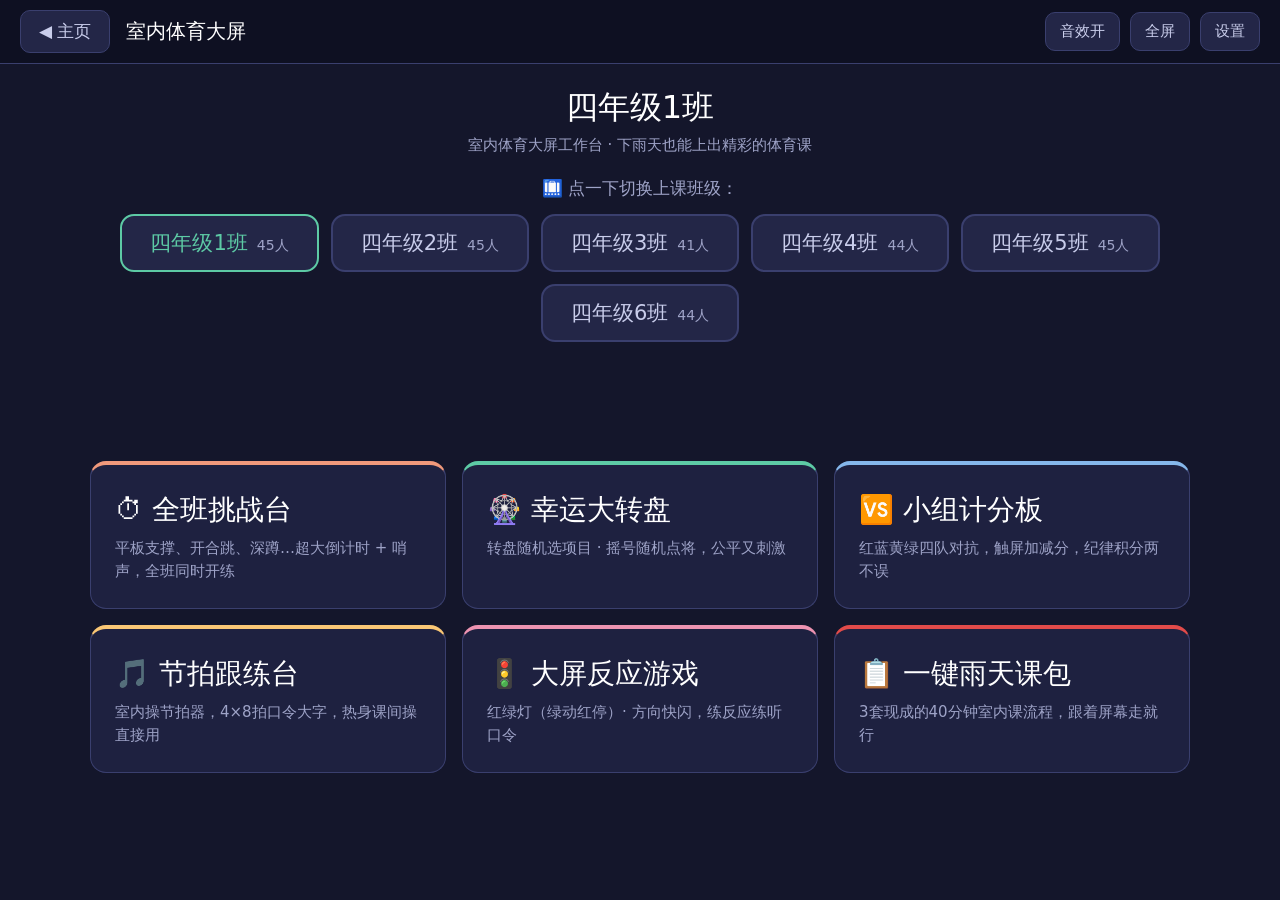
==== commit 02166393: "feat: 新增四年级5班(45人)、6班(44人)名单，代课班级一键切换" ====
--- a/class-workbench/index.html
+++ b/class-workbench/index.html
@@ -420,6 +420,8 @@
         <button class="cp-mini" onclick="fillPreset('四年级2班')">2班</button>
         <button class="cp-mini" onclick="fillPreset('四年级3班')">3班</button>
         <button class="cp-mini" onclick="fillPreset('四年级4班')">4班</button>
+        <button class="cp-mini" onclick="fillPreset('四年级5班')">5班</button>
+        <button class="cp-mini" onclick="fillPreset('四年级6班')">6班</button>
       </div>
       <textarea id="setStudents" placeholder="张三&#10;李四&#10;王五"></textarea>
       <div class="hint">点上面的按钮快速填入班级名单，也可以自己粘贴修改；平时上课直接在主页点班级按钮切换更方便</div>
@@ -457,7 +459,9 @@
   '四年级1班': ['郑奕朗','梁依依','陈英恺','许弘煜','黄友铉','郑舒蔚','薛梓昊','林晓烨','俞皓源','沈瑞博','李晓慧','蔡凯州','丘梓妤','廖彦淳','林国弘','蔡怿可','谢友贤','蔡楒桐','陈锶桐','林佳韵','余梓豪','陈钰琪','许诺','杨乐悠','黄信煜','陈一泓','林凯历','王泽林','林钇晋','唐梦曦','陈启灿','黄紫琳','叶骏谊','许礼源','王子铨','郑施恩','马启洋','赖致行','李奕溥','陈嘉垲','张仕成','黄洢彤','许文睿','郑舒晗','李梓琳'],
   '四年级2班': ['庄梓慧','谭诗妍','徐启泽','卢泓宇','林子凡','蔡伟超','李安语','庄佳桓','周钦宁','罗芮淇','沈诗雅','陈怡佳','丁锶妍','朱杰楷','刘未钒','黄妍心','陈梓杭','陈政钖','林正胜','郑梓灿','吴桦峻','翁梓晨','庄雅棐','肖宇炀','连翊捷','肖海洲','黄煜鑫','孙一心','张芷羽','李颜明勋','郭易楷','林彧','吴俊扬','肖舒菀','林润丝','孙也涵','曾若熙','刘得雨','林煜典','庄可馨','林芷榆','郑济芃','黄若仪','蔡诗涵','黄新淇'],
   '四年级3班': ['颜铄','佘坤颖','陈博宇','吴昭颖','周祖含','黄嘉泓','陈泐铟','卢睿颖','赵韵杰','林依涵','周梦辰','庄杰辉','许昱妍','陈沫瑶','彭依柏','陈圣超','黄镕臻','黄熙桐','杨舒钒','张斯豪','李佳怡','林祈言','陈建楠','吴庆栋','周志楠','杨雅琳','吴可非','陈力煜','吴佳航','刘竣凯','林楚校','黄铠航','郭梓潼','庄雨萱','林佳金','朱高远','黄漫妮','周怡潞','黄宥源','钟雨欣','谢忻霖'],
-  '四年级4班': ['刘峻宇','郑子汐','林雨馨','谢洛鑫','谢佳颖','黄泓奋','黄纪程','蔡佳恩','林靖欣','刘艺阳','高佳淇','陈衍勋','赖芷依','洪瑞雨','沈梓城','林学炜','薛维涛','林铄','陈元诺','陈若菲','蔡佳薇','许震廷','李文堉','周思妤','陈培健','林珂雅','黄玮琳','黄育铭','欧梓涵','林镡捷','郑友锐','郑皓楠','李圣跃','蔡建源','温子妍','王绎凡','李亦桐','陈均喆','苏志霆','黄于晋','周楠稀','杨书妍','林宝莹','沈家扬']
+  '四年级4班': ['刘峻宇','郑子汐','林雨馨','谢洛鑫','谢佳颖','黄泓奋','黄纪程','蔡佳恩','林靖欣','刘艺阳','高佳淇','陈衍勋','赖芷依','洪瑞雨','沈梓城','林学炜','薛维涛','林铄','陈元诺','陈若菲','蔡佳薇','许震廷','李文堉','周思妤','陈培健','林珂雅','黄玮琳','黄育铭','欧梓涵','林镡捷','郑友锐','郑皓楠','李圣跃','蔡建源','温子妍','王绎凡','李亦桐','陈均喆','苏志霆','黄于晋','周楠稀','杨书妍','林宝莹','沈家扬'],
+  '四年级5班': ['陈浩哲','刘浩然','朱伟铭','卓俊涛','许炯强','黄启睎','刘岳桐','郑又绮','陈晋乐','黄垲乐','李润熙','吴淋菲','林凯潼','许正曦','郑泉浩','蔡佩璇','陈泓瑜','邱文滢','张思曼','林诗瑾','庄享昂','肖凯勋','卢选红','黄奕涵','陈梓潼','李柏睿','陈钇皓','陈育权','师朗轩','曾静恩','周芷仪','林奕孜','黄启城','陈思琪','黄怡萌','肖圳韩','李昕洇','欧珂铟','黄靖皓','唐梓铭','卓锐泽','吴佳欣','薛熙潼','席杨','陈冠帆'],
+  '四年级6班': ['张林思语','姜书源','林佳盈','李城沿','肖文旭','李宇涵','黄美珊','陈梓信','洪豪','谢元航','林展熠','林玄昊','杨淙凯','蓝绘雯','许晋淑','陈建壕','吴骐翰','黄胜杰','陈培恺','陈叙杭','沈子轩','陈梓越','陈澍峣','张淳轩','郑嘉颖','冯思琪','郑梦依','蔡在野','翁羽岚','翟珣岚','林佳扬','陈依桐','蔡宇哲','庄舒雅','谢嘉润','陈奕延','陈诗涵','杨佩玄','李思钒','黄曼语','陈秒旬','周子高','蔡依姗','肖昕桐']
 };
 var TEAM_DEFS = [
   {key:'red', name:'红队', cls:'t-red'},
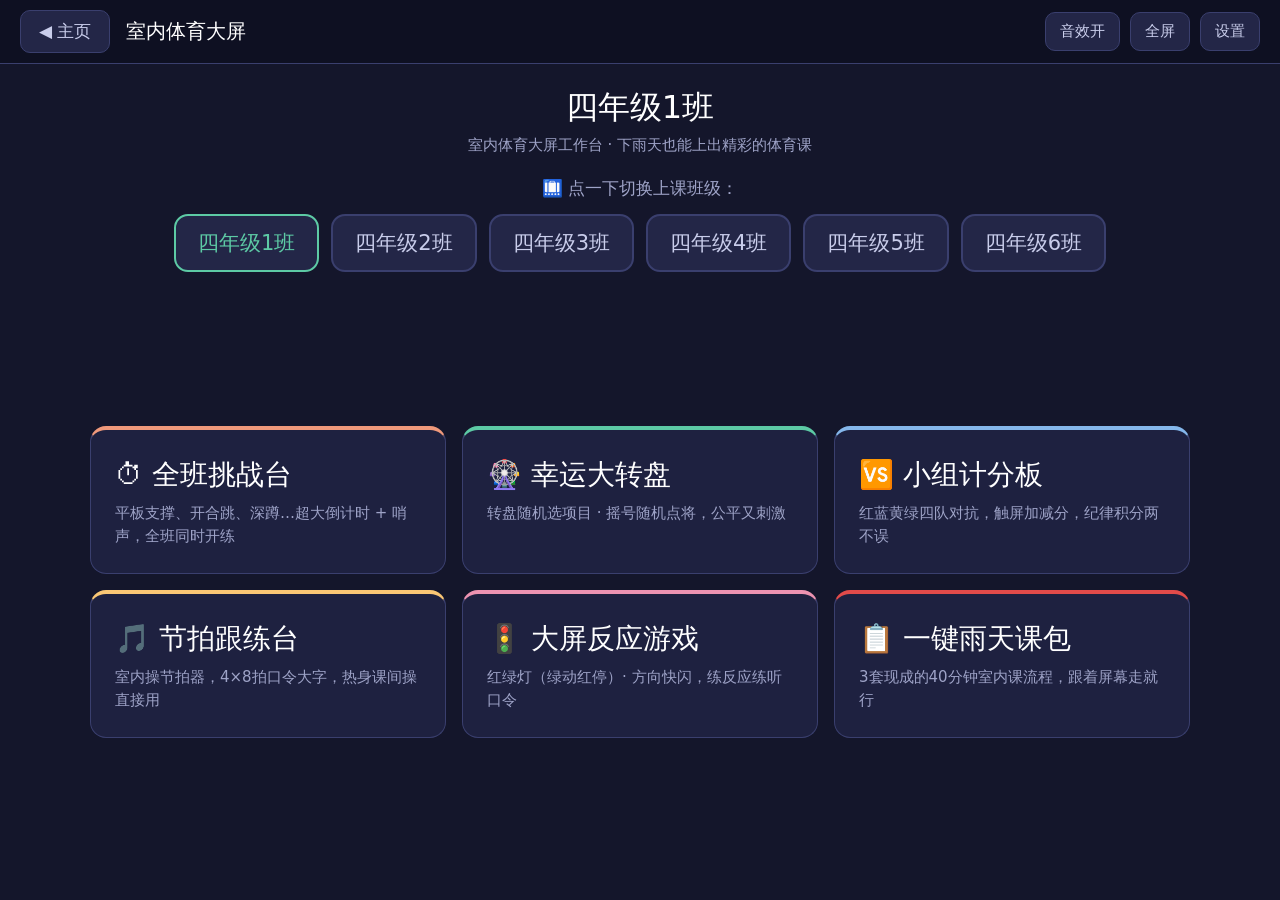
==== commit 61414f77: "fix: 班级切换按钮去掉人数显示，按钮更窄，6个班可同一行展示" ====
--- a/class-workbench/index.html
+++ b/class-workbench/index.html
@@ -31,9 +31,8 @@
 .cls-picker{display:flex;align-items:center;justify-content:center;gap:14px;flex-wrap:wrap;margin:2px 0 14px;}
 .cp-label{color:var(--muted);font-size:17px;}
 .cp-row{display:flex;gap:12px;flex-wrap:wrap;justify-content:center;}
-.cp-btn{background:var(--card2);border:2px solid var(--border);border-radius:14px;color:var(--dim);font-size:21px;padding:13px 28px;display:flex;align-items:baseline;gap:9px;transition:transform .12s;}
+.cp-btn{background:var(--card2);border:2px solid var(--border);border-radius:14px;color:var(--dim);font-size:21px;padding:13px 22px;display:inline-flex;align-items:center;justify-content:center;transition:transform .12s;}
 .cp-btn:active{transform:scale(.96);opacity:.85;}
-.cp-btn .n{color:var(--muted);font-size:14px;}
 .cp-btn.sel{border-color:var(--teal);color:var(--teal);}
 .cp-mini{background:var(--card2);border:1px solid var(--border);border-radius:10px;color:var(--teal);font-size:15px;padding:8px 18px;}
 .cp-mini:active{opacity:.8;}
@@ -508,7 +507,7 @@
   var html = '';
   for(var k in PRESET_CLASSES){
     var sel = state.className===k;
-    html += '<button class="cp-btn'+(sel?' sel':'')+'" onclick="pickClass(\''+k+'\')">'+k+'<span class="n">'+PRESET_CLASSES[k].length+'人</span></button>';
+    html += '<button class="cp-btn'+(sel?' sel':'')+'" onclick="pickClass(\''+k+'\')">'+k+'</button>';
   }
   row.innerHTML = html;
 }
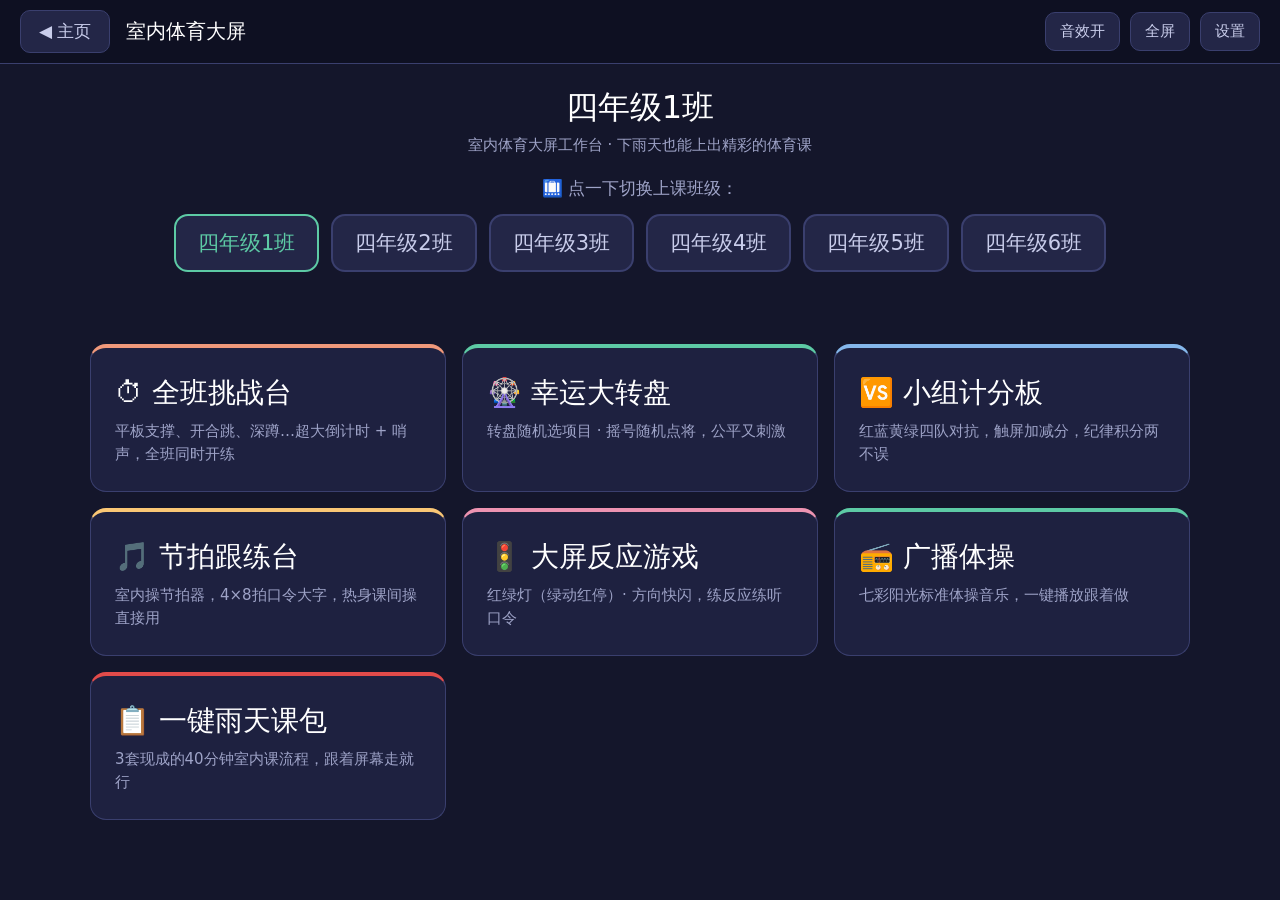
==== commit d15671ef: "feat: 同步 class-workbench/index.html（四年级精简/排序/导入修复）" ====
--- a/class-workbench/index.html
+++ b/class-workbench/index.html
@@ -1,8 +1,8 @@
 <!DOCTYPE html>
-<html lang="zh-CN">
-<head>
-<meta charset="UTF-8">
-<meta name="viewport" content="width=device-width, initial-scale=1.0, user-scalable=no">
+<html lang="zh-CN" data-page-node-id="n0qckyCl12Gj7KiBCBSAIF">
+<head data-page-node-id="R19ZEjSlxZJnPQcQVdcWKJ">
+<meta charset="UTF-8" data-page-node-id="9KHcvEE99Fv3wdVXnaiuDn">
+<meta name="viewport" content="width=device-width, initial-scale=1.0, user-scalable=no" data-page-node-id="BPSE0e5wK86i39758QygiL">
 <title>室内体育大屏工作台</title>
 <style>
 *{margin:0;padding:0;box-sizing:border-box;-webkit-tap-highlight-color:transparent;user-select:none;}
@@ -156,287 +156,315 @@
 .center-col{flex:1;display:flex;flex-direction:column;align-items:center;justify-content:center;gap:20px;}
 </style>
 </head>
-<body>
-
-<div id="topbar">
-  <div class="tb-left">
-    <button id="btnHome" onclick="goHome()">◀ 主页</button>
-    <div id="pageTitle">室内体育大屏</div>
+<body data-page-node-id="dhE2ARuuQwGPNwC5fWzrZD">
+
+<div id="topbar" data-page-node-id="YsijyjBbjhG9VPEUGCl8Hu">
+  <div class="tb-left" data-page-node-id="EdPoNE5XzVu7huI05IOF17">
+    <button id="btnHome" onclick="goHome()" data-page-node-id="dLkQflifYFS8fuvVhfVbwB">◀ 主页</button>
+    <div id="pageTitle" data-page-node-id="sBKk8EZyzfNqE0JCEUjDNZ">室内体育大屏</div>
   </div>
-  <div class="tb-right">
-    <button id="btnSound" class="tb-icon" onclick="toggleSound()">音效开</button>
-    <button id="btnFull" class="tb-icon" onclick="toggleFull()">全屏</button>
-    <button id="btnSettings" class="tb-icon" onclick="openSettings()">设置</button>
+  <div class="tb-right" data-page-node-id="hbxqiRSAJg0ZQfoZ0XYeNp">
+    <button id="btnSound" class="tb-icon" onclick="toggleSound()" data-page-node-id="99bujTCKkhLJ6EdjS98G0z">音效开</button>
+    <button id="btnFull" class="tb-icon" onclick="toggleFull()" data-page-node-id="AH9f9ZRlOSJ4JUoimHeGH1">全屏</button>
+    <button id="btnSettings" class="tb-icon" onclick="openSettings()" data-page-node-id="vF3TaRJrFgQeIPdbnyCzZ4">设置</button>
   </div>
 </div>
 
-<div id="page-home" class="page active">
-  <div class="page-pad" style="display:flex;flex-direction:column;flex:1;">
-    <div class="home-head">
-      <div class="cls" id="homeClassName">四年级1班</div>
-      <div class="sub">室内体育大屏工作台 · 下雨天也能上出精彩的体育课</div>
-    </div>
-    <div class="cls-picker">
-      <div class="cp-label">🛄 点一下切换上课班级：</div>
-      <div class="cp-row" id="clsRow"></div>
-    </div>
-    <div class="home-grid">
-      <button class="home-card c-coral" onclick="showPage('challenge')">
-        <div class="hc-name">⏱ 全班挑战台</div>
-        <div class="hc-desc">平板支撑、开合跳、深蹲…超大倒计时 + 哨声，全班同时开练</div>
+<div id="page-home" class="page active" data-page-node-id="iZYzQ6QG2eysoWSitJwnQ4">
+  <div class="page-pad" style="display:flex;flex-direction:column;flex:1;" data-page-node-id="Gs85aYMm3CKVdMGkYCCb66">
+    <div class="home-head" data-page-node-id="BpgOUvktmWbVBkUJDyIhNF">
+      <div class="cls" id="homeClassName" data-page-node-id="RG5XVl0JZTljftocv3tKwT">四年级1班</div>
+      <div class="sub" data-page-node-id="fIwdzvFidCXfauUpScIsYD">室内体育大屏工作台 · 下雨天也能上出精彩的体育课</div>
+    </div>
+    <div class="cls-picker" data-page-node-id="osLOiDaIPFXfvFrCz7SEQx">
+      <div class="cp-label" data-page-node-id="7sVZOPATPmpjeuYn8BsrhV">🛄 点一下切换上课班级：</div>
+      <div class="cp-row" id="clsRow" data-page-node-id="mUcxmi5J5WcGBARpPikE6n"></div>
+    </div>
+    <div class="home-grid" data-page-node-id="l6ACPzqvDCBtm2mtzKC13u">
+      <button class="home-card c-coral" onclick="showPage('challenge')" data-page-node-id="blLctWG5FbHnYXDB4wxfBP">
+        <div class="hc-name" data-page-node-id="EIYGIbQuO1LDIbhiT6BGjL">⏱ 全班挑战台</div>
+        <div class="hc-desc" data-page-node-id="oyMGxq9yVSHmJPNcU7ANmT">平板支撑、开合跳、深蹲…超大倒计时 + 哨声，全班同时开练</div>
       </button>
-      <button class="home-card c-teal" onclick="showPage('wheel')">
-        <div class="hc-name">🎡 幸运大转盘</div>
-        <div class="hc-desc">转盘随机选项目 · 摇号随机点将，公平又刺激</div>
+      <button class="home-card c-teal" onclick="showPage('wheel')" data-page-node-id="RupTEq8MEVgSMBuVWkVqaR">
+        <div class="hc-name" data-page-node-id="NXosJp16eTliy8GWMvb78d">🎡 幸运大转盘</div>
+        <div class="hc-desc" data-page-node-id="hoz1saKPTyARxs3CWuvi4p">转盘随机选项目 · 摇号随机点将，公平又刺激</div>
       </button>
-      <button class="home-card c-blue" onclick="showPage('score')">
-        <div class="hc-name">🆚 小组计分板</div>
-        <div class="hc-desc">红蓝黄绿四队对抗，触屏加减分，纪律积分两不误</div>
+      <button class="home-card c-blue" onclick="showPage('score')" data-page-node-id="nEWjdlpECzkphDsvZP0fm4">
+        <div class="hc-name" data-page-node-id="gEKrWkIgri8H2pHVde6neS">🆚 小组计分板</div>
+        <div class="hc-desc" data-page-node-id="HyFo1U3uYndv98qIyLdWbe">红蓝黄绿四队对抗，触屏加减分，纪律积分两不误</div>
       </button>
-      <button class="home-card c-amber" onclick="showPage('beat')">
-        <div class="hc-name">🎵 节拍跟练台</div>
-        <div class="hc-desc">室内操节拍器，4×8拍口令大字，热身课间操直接用</div>
+      <button class="home-card c-amber" onclick="showPage('beat')" data-page-node-id="IEOILtobE5goiV2haPmW7H">
+        <div class="hc-name" data-page-node-id="5DQdyAxv9zniEpgUqrBmzU">🎵 节拍跟练台</div>
+        <div class="hc-desc" data-page-node-id="I3PEpW1r6O2dKWkLghRHja">室内操节拍器，4×8拍口令大字，热身课间操直接用</div>
       </button>
-      <button class="home-card c-pink" onclick="showPage('game')">
-        <div class="hc-name">🚦 大屏反应游戏</div>
-        <div class="hc-desc">红绿灯（绿动红停）· 方向快闪，练反应练听口令</div>
+      <button class="home-card c-pink" onclick="showPage('game')" data-page-node-id="QsEOFIFZfivUid5x3iMmLR">
+        <div class="hc-name" data-page-node-id="pOY64V2aAzCamJ9AsNr0G9">🚦 大屏反应游戏</div>
+        <div class="hc-desc" data-page-node-id="kvuYgc0fnh9VgrWC89IXNE">红绿灯（绿动红停）· 方向快闪，练反应练听口令</div>
       </button>
-      <button class="home-card c-red" onclick="showPage('plan')">
-        <div class="hc-name">📋 一键雨天课包</div>
-        <div class="hc-desc">3套现成的40分钟室内课流程，跟着屏幕走就行</div>
+      <button class="home-card c-teal" onclick="showPage('radio')" data-page-node-id="homeRadio001">
+        <div class="hc-name" data-page-node-id="homeRadioName001">📻 广播体操</div>
+        <div class="hc-desc" data-page-node-id="homeRadioDesc001">七彩阳光标准体操音乐，一键播放跟着做</div>
+      </button>
+      <button class="home-card c-red" onclick="showPage('plan')" data-page-node-id="LbrFCyu2dim6MlBTuRZyj6">
+        <div class="hc-name" data-page-node-id="mHLysK1bBXJq2uuppAjP46">📋 一键雨天课包</div>
+        <div class="hc-desc" data-page-node-id="PEPOENPgZS6adJBrcrm7HS">3套现成的40分钟室内课流程，跟着屏幕走就行</div>
       </button>
     </div>
   </div>
 </div>
 
-<div id="page-challenge" class="page">
-  <div class="page-pad" style="display:flex;flex-direction:column;flex:1;">
-    <div id="chalPick">
-      <div class="sec-title">① 选一个挑战项目</div>
-      <div class="chal-grid" id="chalGrid"></div>
-      <div class="sec-title" style="margin-top:22px;">② 选时长（秒）</div>
-      <div class="dur-row" id="durRow"></div>
-      <div style="text-align:center;padding:10px 0 30px;">
-        <button class="broad-btn primary" onclick="startChallenge()">开始挑战</button>
-      </div>
-    </div>
-    <div id="chalStage" class="chal-stage" style="display:none;">
-      <div class="stage-project" id="stgProject">平板支撑</div>
-      <div class="stage-time" id="stgTime">01:00</div>
-      <div class="stage-bar"><div class="fill" id="stgFill" style="width:100%"></div></div>
-      <div class="stage-tip" id="stgTip">坚持住！动作标准最重要</div>
-      <button class="broad-btn ghost" onclick="stopChallenge()">结束本次</button>
-    </div>
-    <div id="chalCount" class="chal-stage" style="display:none;">
-      <div class="stage-tip">准备——</div>
-      <div class="stage-count" id="cntNum">3</div>
-    </div>
-    <div id="chalDone" class="chal-stage" style="display:none;">
-      <div class="stage-done">挑战完成！</div>
-      <div class="stage-tip" id="doneTip">全班都很棒</div>
-      <div style="display:flex;gap:14px;flex-wrap:wrap;justify-content:center;">
-        <button class="broad-btn primary" onclick="startChallenge()">再来一次</button>
-        <button class="broad-btn ghost" onclick="backToPick()">换个项目</button>
+<div id="page-challenge" class="page" data-page-node-id="FD5S5pS5VCl4Y6FdIHMVlG">
+  <div class="page-pad" style="display:flex;flex-direction:column;flex:1;" data-page-node-id="a8B4kQK2DjiK4d5PN1ACaa">
+    <div id="chalPick" data-page-node-id="2u4CDmGn1hZLDsd4dFTABY">
+      <div class="sec-title" data-page-node-id="bemK4xo0OpRI8gC9RGdHdt">① 选一个挑战项目</div>
+      <div class="chal-grid" id="chalGrid" data-page-node-id="dMNLrBDxgexPvN7IrAlAa1"></div>
+      <div class="sec-title" style="margin-top:22px;" data-page-node-id="U5Pt7yXBojpXTddfAkYdMU">② 选时长（秒）</div>
+      <div class="dur-row" id="durRow" data-page-node-id="8pPIc0yEWpj0Rx5PsP2F5m"></div>
+      <div style="text-align:center;padding:10px 0 30px;" data-page-node-id="OGORPlgmLptjVXMwYJDN9Z">
+        <button class="broad-btn primary" onclick="startChallenge()" data-page-node-id="u4WQ7H2JyF1gB2H79D0i6s">开始挑战</button>
+      </div>
+    </div>
+    <div id="chalStage" class="chal-stage" style="display:none;" data-page-node-id="mSDa9XBtVhgED52v8kf0KF">
+      <div class="stage-project" id="stgProject" data-page-node-id="hhLovd3EXtBGJwrHWRRY3y">平板支撑</div>
+      <div class="stage-time" id="stgTime" data-page-node-id="j1kEr4WBj7Iqt76r79Ty6D">01:00</div>
+      <div class="stage-bar" data-page-node-id="gCEFrI5gyIwHEft6BPyxiY"><div class="fill" id="stgFill" style="width:100%" data-page-node-id="vxYSW09dNIWghF5aDeOUy7"></div></div>
+      <div class="stage-tip" id="stgTip" data-page-node-id="e9cEAd72f4kZrUHNHUXEfg">坚持住！动作标准最重要</div>
+      <button class="broad-btn ghost" onclick="stopChallenge()" data-page-node-id="AjvjRNVZ4G8dTvbvMxWWLq">结束本次</button>
+    </div>
+    <div id="chalCount" class="chal-stage" style="display:none;" data-page-node-id="2hlHny5MRqdlrCtTrZoFA9">
+      <div class="stage-tip" data-page-node-id="rhaMxpUK33Gq45z4iXVFj2">准备——</div>
+      <div class="stage-count" id="cntNum" data-page-node-id="EwEGlwi3sj5Ug355oF4oSI">3</div>
+    </div>
+    <div id="chalDone" class="chal-stage" style="display:none;" data-page-node-id="6Ciof7bV0OeTQ1dr5wZW4l">
+      <div class="stage-done" data-page-node-id="x6Cob99SNafXe0bWIARf1e">挑战完成！</div>
+      <div class="stage-tip" id="doneTip" data-page-node-id="zHkwBGhRjhEi1wAims9H9m">全班都很棒</div>
+      <div style="display:flex;gap:14px;flex-wrap:wrap;justify-content:center;" data-page-node-id="EgthKlpgTQvsvXYNKMnj4J">
+        <button class="broad-btn primary" onclick="startChallenge()" data-page-node-id="NJFB7HEUjndj1aeaLKe5SF">再来一次</button>
+        <button class="broad-btn ghost" onclick="backToPick()" data-page-node-id="DTd4fEbn4ebcgAhxScwuA3">换个项目</button>
       </div>
     </div>
   </div>
 </div>
 
-<div id="page-wheel" class="page">
-  <div class="page-pad" style="display:flex;flex-direction:column;flex:1;">
-    <div class="wheel-tabs">
-      <button class="wheel-tab sel" id="wtProj" onclick="wheelMode('proj')">🎡 转项目</button>
-      <button class="wheel-tab" id="wtName" onclick="wheelMode('name')">🎯 随机点将</button>
-    </div>
-    <div id="wheelProjView" class="wheel-wrap">
-      <div id="wheelBox">
-        <div class="wheel-pointer"></div>
-        <svg viewBox="0 0 300 300">
-          <circle cx="150" cy="150" r="148" fill="#0E1022"/>
-          <g id="wheelG"></g>
-          <circle cx="150" cy="150" r="22" fill="#14162B" stroke="#3A3F6E" stroke-width="1.5"/>
+<div id="page-wheel" class="page" data-page-node-id="envFXVNvDKN7FFimf64YwO">
+  <div class="page-pad" style="display:flex;flex-direction:column;flex:1;" data-page-node-id="eGpAbxFkKlosyaUPjIUtHh">
+    <div class="wheel-tabs" data-page-node-id="9BApqatABliikKDrnpDmKH">
+      <button class="wheel-tab sel" id="wtProj" onclick="wheelMode('proj')" data-page-node-id="FnmLLTlKg9lAzTHWifaDuU">🎡 转项目</button>
+      <button class="wheel-tab" id="wtName" onclick="wheelMode('name')" data-page-node-id="XivGPfVEc7Rab6SrBGEK8F">🎯 随机点将</button>
+    </div>
+    <div id="wheelProjView" class="wheel-wrap" data-page-node-id="0wmeaJj5hhLT9LJSVjNPlE">
+      <div id="wheelBox" data-page-node-id="5GFAH0OneZYNviEBx12pR8">
+        <div class="wheel-pointer" data-page-node-id="aBuIWuBwicWI1ZK0DkEhWq"></div>
+        <svg viewBox="0 0 300 300" data-page-node-id="WQOyHexS3f7m6N6XuTGaDK">
+          <circle cx="150" cy="150" r="148" fill="#0E1022" data-page-node-id="OqnrVO4u4wPMIVxUPNzwbX"/>
+          <g id="wheelG" data-page-node-id="5COJD8AjnszhywxchuBxsI"></g>
+          <circle cx="150" cy="150" r="22" fill="#14162B" stroke="#3A3F6E" stroke-width="1.5" data-page-node-id="Rrhay5SXJFCuRnDaDRmQMH"/>
         </svg>
       </div>
-      <div class="wheel-result">
-        <div class="wr-label" id="wrLabel">点击下方按钮，转出今天的挑战</div>
-        <div class="wr-name" id="wrName">？</div>
-      </div>
-      <button class="broad-btn primary" id="spinBtn" onclick="spinWheel()">转！</button>
-      <div id="wheelAction" style="display:none;">
-        <button class="broad-btn primary" id="waGo" onclick="showWheelDur()">▶ 开始挑战</button>
-      </div>
-      <div id="waDurRow" style="display:none;flex-direction:column;align-items:center;gap:10px;">
-        <div class="slot-info">选一个时长，马上开始 ⬇</div>
-        <div class="dur-row" style="margin:0;justify-content:center;">
-          <button class="dur-btn" style="font-size:24px;padding:16px 34px;" onclick="wheelGo(30)">30秒</button>
-          <button class="dur-btn" style="font-size:24px;padding:16px 34px;" onclick="wheelGo(60)">60秒</button>
-          <button class="dur-btn" style="font-size:24px;padding:16px 34px;" onclick="wheelGo(120)">120秒</button>
+      <div class="wheel-result" data-page-node-id="RffUQrTAnMkg48UWR4HPtI">
+        <div class="wr-label" id="wrLabel" data-page-node-id="s5cuc8FA3omvWEXMe0Be70">点击下方按钮，转出今天的挑战</div>
+        <div class="wr-name" id="wrName" data-page-node-id="KLP4EUPwfspYjrdjo6wmYp">？</div>
+      </div>
+      <button class="broad-btn primary" id="spinBtn" onclick="spinWheel()" data-page-node-id="9MnFhMLnD5enD8Il94kCSh">转！</button>
+      <div id="wheelAction" style="display:none;" data-page-node-id="LB1Cip8TBkUU84GX3QQKml">
+        <button class="broad-btn primary" id="waGo" onclick="showWheelDur()" data-page-node-id="FnW1xKqXZZ8C971kVIQ1Wc">▶ 开始挑战</button>
+      </div>
+      <div id="waDurRow" style="display:none;flex-direction:column;align-items:center;gap:10px;" data-page-node-id="DhFCJxby0NSKozbQnQt5tv">
+        <div class="slot-info" data-page-node-id="jtwqZO4I1EAxzvaAaEwdFr">选一个时长，马上开始 ⬇</div>
+        <div class="dur-row" style="margin:0;justify-content:center;" data-page-node-id="kDDaHggDiGgS954K6spmrp">
+          <button class="dur-btn" style="font-size:24px;padding:16px 34px;" onclick="wheelGo(30)" data-page-node-id="YCJ9QQ4YzAOkpEoVXg0UiI">30秒</button>
+          <button class="dur-btn" style="font-size:24px;padding:16px 34px;" onclick="wheelGo(60)" data-page-node-id="Hd6TNZ0dNL76g9lR7PEYhb">60秒</button>
+          <button class="dur-btn" style="font-size:24px;padding:16px 34px;" onclick="wheelGo(120)" data-page-node-id="HYeK2byc7T0CGRI2exsJXU">120秒</button>
         </div>
       </div>
     </div>
-    <div id="wheelNameView" class="wheel-wrap" style="display:none;">
-      <div class="slot-info" id="slotInfo">回主页点班级按钮选班级，名单就自动加载</div>
-      <div class="slot-face"><div class="slot-name" id="slotName">？</div></div>
-      <div style="display:flex;gap:14px;flex-wrap:wrap;justify-content:center;">
-        <button class="broad-btn primary" onclick="spinName()">点将！</button>
-        <button class="broad-btn ghost" onclick="resetPicked()">重置点名</button>
-      </div>
-      <div class="slot-info">
-        <label style="cursor:pointer;"><input type="checkbox" id="noRepeat" checked style="width:18px;height:18px;vertical-align:-3px;"> 不重复点人（点完全班自动重来）</label>
-      </div>
-      <div class="slot-picked" id="pickedChips"></div>
+    <div id="wheelNameView" class="wheel-wrap" style="display:none;" data-page-node-id="bItJ0qBASIdo2OhWKsQth8">
+      <div class="slot-info" id="slotInfo" data-page-node-id="7vzsHeNlflMX6U46aICOER">回主页点班级按钮选班级，名单就自动加载</div>
+      <div class="slot-face" data-page-node-id="1vnChWhaAibK8TW7DFoOAO"><div class="slot-name" id="slotName" data-page-node-id="wVHOqPudSefbAPWyK9GTE1">？</div></div>
+      <div style="display:flex;gap:14px;flex-wrap:wrap;justify-content:center;" data-page-node-id="MQbvuxO0JCkyaksgw0RDtq">
+        <button class="broad-btn primary" onclick="spinName()" data-page-node-id="2ikRSuhI61HKurxDaafuTN">点将！</button>
+        <button class="broad-btn ghost" onclick="resetPicked()" data-page-node-id="afXOeQmrTLuXuPqrvayPGk">重置点名</button>
+      </div>
+      <div class="slot-info" data-page-node-id="jOdU0jySa6GA6BCZfyQgVu">
+        <label style="cursor:pointer;" data-page-node-id="qgoOP5ULqhLXAG82DtEbYB"><input type="checkbox" id="noRepeat" checked style="width:18px;height:18px;vertical-align:-3px;" data-page-node-id="auGXfhPlexxa93FDthSwy4"> 不重复点人（点完全班自动重来）</label>
+      </div>
+      <div class="slot-picked" id="pickedChips" data-page-node-id="uaxH0x0yxVC9RFKlH120gd"></div>
     </div>
   </div>
 </div>
 
-<div id="page-score" class="page">
-  <div class="page-pad" style="display:flex;flex-direction:column;flex:1;">
-    <div class="sec-title" style="text-align:center;">点击队名可改名 · 点击分数可直接输入 · 数据自动保存</div>
-    <div class="score-grid" id="scoreGrid"></div>
-    <div style="text-align:center;padding:16px 0 8px;">
-      <button class="broad-btn ghost" onclick="resetScores()">全部清零</button>
+<div id="page-score" class="page" data-page-node-id="teEcseBz8ypv1MLmOH7B42">
+  <div class="page-pad" style="display:flex;flex-direction:column;flex:1;" data-page-node-id="ixCzqAVDlylEFeIJ6yoXpH">
+    <div class="sec-title" style="text-align:center;" data-page-node-id="R15MXti3G6yXEWSYxhAp4k">点击队名可改名 · 点击分数可直接输入 · 数据自动保存</div>
+    <div class="score-grid" id="scoreGrid" data-page-node-id="rZy6KA29ZaxIb4A5cvbWqf"></div>
+    <div style="text-align:center;padding:16px 0 8px;" data-page-node-id="RBAtXWZ9pQXunchp0xmoAx">
+      <button class="broad-btn ghost" onclick="resetScores()" data-page-node-id="MKAso79vDdPTvWcskwWTTZ">全部清零</button>
     </div>
   </div>
 </div>
 
-<div id="page-beat" class="page">
-  <div class="page-pad" style="display:flex;flex-direction:column;flex:1;">
-    <div class="beat-wrap">
-      <div class="beat-eighth" id="beatEighth">第 <b>1</b> 个 8 拍</div>
-      <div class="beat-num" id="beatNum">1</div>
-      <div class="beat-dots" id="beatDots"></div>
-      <div class="beat-ctrl">
-        <button class="broad-btn primary" id="beatBtn" onclick="toggleBeat()">开始</button>
-        <div class="bpm-box">
-          <button onclick="stepBpm(-5)">−</button>
-          <div><div class="bpm-val" id="bpmVal">100</div><div style="color:var(--muted);font-size:12px;text-align:center;">BPM</div></div>
-          <button onclick="stepBpm(5)">＋</button>
+<div id="page-beat" class="page" data-page-node-id="nbxisVzhOBnrH5qTStTVAm">
+  <div class="page-pad" style="display:flex;flex-direction:column;flex:1;" data-page-node-id="7piP2cpPdOUwk1jG01NUFj">
+    <div class="sec-title" style="display:flex;align-items:center;gap:12px;flex-wrap:wrap;margin-bottom:18px;" data-page-node-id="ljCltmU7wq2yfik1ixwuJz">
+      <span data-page-node-id="UqHqmlCtXZ4UolrJvBDS3S">🎵 体操音乐（跟着练）：</span>
+      <button class="broad-btn ghost" id="bgmQicai" onclick="playRadio(RADIO_BGM,'bgmQicai')" data-page-node-id="uRKEesMykNuqikByQW7WNR">七彩阳光（标准体操）</button>
+      <button class="broad-btn ghost" id="bgmFeng" onclick="playRadio(GAME_BGM,'bgmFeng')" data-page-node-id="YJ1DxrZPyJ088KXt2lWWCE">风吹一夏（DJ版）</button>
+      <button class="broad-btn ghost" onclick="stopRadio()" data-page-node-id="y7sBf0nu3WTq8wKrYRkgqe">⏹ 停止</button>
+    </div>
+    <div class="beat-wrap" data-page-node-id="ofmaHACk7QHqVbGFbVtPIQ">
+      <div class="beat-eighth" id="beatEighth" data-page-node-id="ew80cDpsuodfj0o41OiQlR">第 <b data-page-node-id="05KsYPP8Erq9QLrMg9voEj">1</b> 个 8 拍</div>
+      <div class="beat-num" id="beatNum" data-page-node-id="mjUgYP9qNaArEguC3uGfYR">1</div>
+      <div class="beat-dots" id="beatDots" data-page-node-id="Y2laPEN8XXoBBRx4yjBPvA"></div>
+      <div class="beat-ctrl" data-page-node-id="5lkgvSiOL3RjPgPhpBwblE">
+        <button class="broad-btn primary" id="beatBtn" onclick="toggleBeat()" data-page-node-id="sPjmFgvmD9w656s66yg7bn">开始</button>
+        <div class="bpm-box" data-page-node-id="101dKL8uGmGZEQZLzJ6VzB">
+          <button onclick="stepBpm(-5)" data-page-node-id="Q3iI29vGa45RPL88HJjuiV">−</button>
+          <div data-page-node-id="2vjJrUCEB1D2G90dtKE90S"><div class="bpm-val" id="bpmVal" data-page-node-id="0GEwc5U4TDvjQUmDFuqsM3">100</div><div style="color:var(--muted);font-size:12px;text-align:center;" data-page-node-id="G01edPc3COpb7USmBdR5P6">BPM</div></div>
+          <button onclick="stepBpm(5)" data-page-node-id="IJvnPTzFELRCKOsQ0m8axs">＋</button>
         </div>
-        <button class="broad-btn ghost" onclick="setBpm(80)">慢 80</button>
-        <button class="broad-btn ghost" onclick="setBpm(100)">中 100</button>
-        <button class="broad-btn ghost" onclick="setBpm(120)">快 120</button>
-      </div>
-      <div class="stage-tip">每个 8 拍的第 1 拍是重音 · 跟着大字数拍做动作</div>
+        <button class="broad-btn ghost" onclick="setBpm(80)" data-page-node-id="tRy19FOFamF7YggwdkKs16">慢 80</button>
+        <button class="broad-btn ghost" onclick="setBpm(100)" data-page-node-id="JULHjEWnuo1BG04uwDcp3h">中 100</button>
+        <button class="broad-btn ghost" onclick="setBpm(120)" data-page-node-id="IxJkkpWV4gLw5rm73UPgbV">快 120</button>
+      </div>
+      <div class="stage-tip" data-page-node-id="xeIJ21ZTLuCR8ozJd1ebUn">每个 8 拍的第 1 拍是重音 · 跟着大字数拍做动作</div>
     </div>
   </div>
 </div>
 
-<div id="page-game" class="page">
-  <div class="page-pad" style="display:flex;flex-direction:column;flex:1;">
-    <div class="game-tabs">
-      <button class="wheel-tab sel" id="gtTL" onclick="gameTab('tl')">🚦 红绿灯</button>
-      <button class="wheel-tab" id="gtArrow" onclick="gameTab('arrow')">➡️ 方向快闪</button>
-    </div>
-    <div id="gameTL" class="game-area">
-      <div class="tl-face" id="tlFace">
-        <div class="tl-word" id="tlWord">红绿灯</div>
-        <div class="tl-sub" id="tlSub">绿=动（原地跑/开合跳） 红=马上定住！</div>
-      </div>
-      <div style="display:flex;gap:12px;flex-wrap:wrap;justify-content:center;padding-top:14px;">
-        <button class="broad-btn primary" id="tlBtn" onclick="toggleTL()">开始游戏</button>
-        <button class="broad-btn ghost" id="tlModeBtn" onclick="toggleTLMode()">模式：自动</button>
-        <button class="broad-btn ghost" onclick="manualTL()" id="tlManualBtn" style="display:none;">变！</button>
-      </div>
-    </div>
-    <div id="gameArrow" class="game-area" style="display:none;">
-      <div class="arrow-face">
-        <div class="arrow-big" id="arrowBig">↑</div>
-        <div class="arrow-act" id="arrowAct">上 = 原地纵跳 · 下 = 快速下蹲 · 左/右 = 向侧单脚跳</div>
-      </div>
-      <div class="speed-row">
-        <button class="speed-btn" data-ms="3000" onclick="pickSpeed(this)">慢速 3秒</button>
-        <button class="speed-btn sel" data-ms="2000" onclick="pickSpeed(this)">中速 2秒</button>
-        <button class="speed-btn" data-ms="1300" onclick="pickSpeed(this)">快速 1.3秒</button>
-        <button class="speed-btn" data-ms="900" onclick="pickSpeed(this)">魔鬼 0.9秒</button>
-      </div>
-      <div style="text-align:center;padding-bottom:10px;">
-        <button class="broad-btn primary" id="arrowBtn" onclick="toggleArrow()">开始游戏</button>
-      </div>
-    </div>
+</div>
+
+
+<div id="page-radio" class="page" data-page-node-id="radioPage001">
+  <div class="page-pad" style="display:flex;flex-direction:column;flex:1;" data-page-node-id="radioPad001">
+    <div class="sec-title" style="display:flex;align-items:center;gap:12px;flex-wrap:wrap;margin-bottom:18px;" data-page-node-id="radioTitle001">
+      <span data-page-node-id="radioSpan001">📻 广播体操音乐（跟着做）：</span>
+    </div>
+    <div class="center-col">
+      <button class="broad-btn primary" id="bgmRadioQicai" onclick="playRadio(RADIO_BGM,'bgmRadioQicai')" style="font-size:28px;padding:28px 50px;">▶ 七彩阳光（标准广播体操）</button>
+      <button class="broad-btn ghost" onclick="stopRadio()" style="font-size:22px;padding:18px 40px;margin-top:18px;">⏹ 停止</button>
+    </div>
+    <div class="stage-tip" style="margin-top:24px;">第一节：伸展运动 · 第二节：扩胸运动 · 跟着音乐节奏做，动作要到位</div>
   </div>
 </div>
 
-<div id="page-plan" class="page">
-  <div class="page-pad">
-    <div class="sec-title">下雨天不用愁 · 三套现成方案，点「前往」直达对应工具</div>
-
-    <div class="plan-card">
-      <div class="plan-head">
-        <div class="plan-name">课包一 · 经典素质课</div>
-        <div class="plan-tag" style="background:#2A2438;color:var(--coral);">适合：全班整齐练素质</div>
-      </div>
-      <div class="flow-list">
-        <div class="flow-step"><div class="flow-time">5 分钟</div><div class="flow-body"><div class="flow-name">热身 · 节拍跟练</div><div class="flow-desc">100 BPM 原地踏步摆臂，2个8拍换一个动作（踏步→开合→弓步走）</div></div><button class="flow-go" onclick="showPage('beat')">前往</button></div>
-        <div class="flow-step"><div class="flow-time">8 分钟</div><div class="flow-body"><div class="flow-name">红绿灯反应游戏</div><div class="flow-desc">绿动红停，练反应练纪律，犯规的下场当裁判</div></div><button class="flow-go" onclick="showPage('game')">前往</button></div>
-        <div class="flow-step"><div class="flow-time">15 分钟</div><div class="flow-body"><div class="flow-name">挑战台素质循环</div><div class="flow-desc">开合跳30秒×3组、深蹲45秒×3组、平板支撑60秒×2组，组间休息30秒</div></div><button class="flow-go" onclick="showPage('challenge')">前往</button></div>
-        <div class="flow-step"><div class="flow-time">8 分钟</div><div class="flow-body"><div class="flow-name">方向快闪</div><div class="flow-desc">从慢速开始玩到快速，最后1分钟魔鬼模式，全班沸腾</div></div><button class="flow-go" onclick="showPage('game')">前往</button></div>
-        <div class="flow-step"><div class="flow-time">4 分钟</div><div class="flow-body"><div class="flow-name">放松拉伸</div><div class="flow-desc">坐姿体前屈、大腿前侧拉伸、深呼吸，跟着节拍台慢速80做</div></div><button class="flow-go" onclick="showPage('beat')">前往</button></div>
-      </div>
-    </div>
-
-    <div class="plan-card">
-      <div class="plan-head">
-        <div class="plan-name">课包二 · 小组竞技课</div>
-        <div class="plan-tag" style="background:#1B3A4A;color:var(--blue);">适合：想炒热气氛</div>
-      </div>
-      <div class="flow-list">
-        <div class="flow-step"><div class="flow-time">5 分钟</div><div class="flow-body"><div class="flow-name">分组 + 计分板开台</div><div class="flow-desc">按座位分四队，打开计分板，宣布规则：赢的队加分，违纪扣分</div></div><button class="flow-go" onclick="showPage('score')">前往</button></div>
-        <div class="flow-step"><div class="flow-time">5 分钟</div><div class="flow-body"><div class="flow-name">热身 · 节拍跟练</div><div class="flow-desc">120 BPM 快节奏热身，跟不上的队扣1分</div></div><button class="flow-go" onclick="showPage('beat')">前往</button></div>
-        <div class="flow-step"><div class="flow-time">20 分钟</div><div class="flow-body"><div class="flow-name">大转盘 + 挑战台对抗</div><div class="flow-desc">转盘选出项目 → 每队派代表上台挑战 → 按坚持时长给全队加分</div></div><button class="flow-go" onclick="showPage('wheel')">前往</button></div>
-        <div class="flow-step"><div class="flow-time">6 分钟</div><div class="flow-body"><div class="flow-name">随机点将 · 知识问答</div><div class="flow-desc">摇号点将答体育健康小知识，答对+2分（题你来出：如"蹲起时膝盖能不能超脚尖"）</div></div><button class="flow-go" onclick="showPage('wheel')">前往</button></div>
-        <div class="flow-step"><div class="flow-time">4 分钟</div><div class="flow-body"><div class="flow-name">宣布冠军 + 放松</div><div class="flow-desc">冠军队起立接受欢呼，全班拉伸放松收尾</div></div><button class="flow-go" onclick="showPage('score')">前往</button></div>
-      </div>
-    </div>
-
-    <div class="plan-card">
-      <div class="plan-head">
-        <div class="plan-name">课包三 · 静悄悄素质课</div>
-        <div class="plan-tag" style="background:#1B3A2E;color:var(--teal);">适合：隔壁班考试/楼层限制</div>
-      </div>
-      <div class="flow-list">
-        <div class="flow-step"><div class="flow-time">5 分钟</div><div class="flow-body"><div class="flow-name">坐姿热身（无跳跃）</div><div class="flow-desc">头颈环绕、肩绕环、手腕脚踝激活，跟着节拍台80慢速做</div></div><button class="flow-go" onclick="showPage('beat')">前往</button></div>
-        <div class="flow-step"><div class="flow-time">12 分钟</div><div class="flow-body"><div class="flow-name">静音素质挑战</div><div class="flow-desc">靠墙静蹲60秒×3、平板支撑60秒×2、坐姿举腿30秒×3（关闭音效，用大屏倒计时）</div></div><button class="flow-go" onclick="showPage('challenge')">前往</button></div>
-        <div class="flow-step"><div class="flow-time">10 分钟</div><div class="flow-body"><div class="flow-name">坐姿游戏 · 石头剪刀布锦标赛</div><div class="flow-desc">同桌对战→小组冠军→全班总决赛，输的做5个坐姿举腿</div></div><button class="flow-go" onclick="showPage('score')">前往</button></div>
-        <div class="flow-step"><div class="flow-time">8 分钟</div><div class="flow-body"><div class="flow-name">拉伸 + 呼吸放松</div><div class="flow-desc">坐姿体前屈保持、闭眼深呼吸10次，安静收尾</div></div><button class="flow-go" onclick="showPage('beat')">前往</button></div>
-      </div>
-    </div>
-    <div style="height:20px;"></div>
+
+<div id="page-game" class="page" data-page-node-id="xmjVBMtEUuzd1HVeCqwJtE">
+  <div class="page-pad" style="display:flex;flex-direction:column;flex:1;" data-page-node-id="Y82aSL0Si8C3KtqA4wGu2L">
+    <div class="game-tabs" data-page-node-id="SrREzHyqY6qHK0s1A04NyT">
+      <button class="wheel-tab sel" id="gtTL" onclick="gameTab('tl')" data-page-node-id="OLiD3zBjrBBKqgn9uOCiTy">🚦 红绿灯</button>
+      <button class="wheel-tab" id="gtArrow" onclick="gameTab('arrow')" data-page-node-id="TBIwOVVAMU2i7ZJzx1YykJ">➡️ 方向快闪</button>
+      <button class="wheel-tab" id="gtMusic" onclick="toggleGameMusic()" title="背景音乐开关" style="margin-left:auto;font-size:15px;padding:8px 16px;">🎵 配乐:开</button>
+    </div>
+    <div id="gameTL" class="game-area" data-page-node-id="sF2pXw6nBBneBpjChXf3B9">
+      <div class="tl-face" id="tlFace" data-page-node-id="KMmG4kSFCHWmBhmaBcHO6v">
+        <div class="tl-word" id="tlWord" data-page-node-id="w1EgRHuksvSvw1FKwnzv0E">红绿灯</div>
+        <div class="tl-sub" id="tlSub" data-page-node-id="1gZcMtgbpj9QXiraJEcQZM">绿=动（原地跑/开合跳） 红=马上定住！</div>
+      </div>
+      <div style="display:flex;gap:12px;flex-wrap:wrap;justify-content:center;padding-top:14px;" data-page-node-id="ShhYJfhCGMFwEQfN7XHnM5">
+        <button class="broad-btn primary" id="tlBtn" onclick="toggleTL()" data-page-node-id="AKWgkDyCegsYfWN8B2UkmG">开始游戏</button>
+        <button class="broad-btn ghost" id="tlModeBtn" onclick="toggleTLMode()" data-page-node-id="1ORGxh4kS0FcpJeV6WkKXB">模式：自动</button>
+        <button class="broad-btn ghost" onclick="manualTL()" id="tlManualBtn" style="display:none;" data-page-node-id="SDlTQqEyDF1cPhjYc3p7PT">变！</button>
+      </div>
+    </div>
+    <div id="gameArrow" class="game-area" style="display:none;" data-page-node-id="1zGCUw2JHu0gWvC1PBQBez">
+      <div class="arrow-face" data-page-node-id="HplpKkA31M0o2GQAd8n6Wb">
+        <div class="arrow-big" id="arrowBig" data-page-node-id="Zn1qbLgp4q56WfRay0iHLC">↑</div>
+        <div class="arrow-act" id="arrowAct" data-page-node-id="3ScoHBICXyAOIYc15AMZYo">上 = 原地纵跳 · 下 = 快速下蹲 · 左/右 = 向侧单脚跳</div>
+      </div>
+      <div class="speed-row" data-page-node-id="cuTijMUPanRfZy0Dbx0BAh">
+        <button class="speed-btn" data-ms="3000" onclick="pickSpeed(this)" data-page-node-id="ZdcpraItIyG7zMAD4p8NU6">慢速 3秒</button>
+        <button class="speed-btn sel" data-ms="2000" onclick="pickSpeed(this)" data-page-node-id="PdycsopMikeW1bfUVfDdhx">中速 2秒</button>
+        <button class="speed-btn" data-ms="1300" onclick="pickSpeed(this)" data-page-node-id="dQ0GAqeESEMBfmahJVG9hF">快速 1.3秒</button>
+        <button class="speed-btn" data-ms="900" onclick="pickSpeed(this)" data-page-node-id="pdb7kgnxDXTBhblhvwsGFR">魔鬼 0.9秒</button>
+      </div>
+      <div style="text-align:center;padding-bottom:10px;" data-page-node-id="HMSgpBs7OvEFrWsw4CAJ7J">
+        <button class="broad-btn primary" id="arrowBtn" onclick="toggleArrow()" data-page-node-id="QouZKfIDeCcjxivMeVahN9">开始游戏</button>
+      </div>
+    </div>
   </div>
 </div>
 
-<div class="modal-mask" id="settingsMask">
-  <div class="modal">
-    <h3>⚙️ 设置</h3>
-    <div class="form-row">
-      <label>班级名称（显示在主页）</label>
-      <input type="text" id="setClassName" placeholder="如：四年级(2)班">
-    </div>
-    <div class="form-row">
-      <label>班级学生名单（一行一个名字，用于随机点将）</label>
-      <div style="display:flex;gap:8px;flex-wrap:wrap;margin-bottom:10px;align-items:center;">
-        <span style="color:var(--muted);font-size:14px;">快速填入：</span>
-        <button class="cp-mini" onclick="fillPreset('四年级1班')">1班</button>
-        <button class="cp-mini" onclick="fillPreset('四年级2班')">2班</button>
-        <button class="cp-mini" onclick="fillPreset('四年级3班')">3班</button>
-        <button class="cp-mini" onclick="fillPreset('四年级4班')">4班</button>
-        <button class="cp-mini" onclick="fillPreset('四年级5班')">5班</button>
-        <button class="cp-mini" onclick="fillPreset('四年级6班')">6班</button>
-      </div>
-      <textarea id="setStudents" placeholder="张三&#10;李四&#10;王五"></textarea>
-      <div class="hint">点上面的按钮快速填入班级名单，也可以自己粘贴修改；平时上课直接在主页点班级按钮切换更方便</div>
-    </div>
-    <div class="modal-btns">
-      <button class="broad-btn primary" onclick="saveSettings()">保存</button>
-      <button class="broad-btn ghost" onclick="closeSettings()">取消</button>
-      <button class="broad-btn ghost" onclick="exportData()">⬇ 导出备份</button>
-      <button class="broad-btn ghost" onclick="document.getElementById('importFile').click()">⬆ 导入恢复</button>
-      <button class="broad-btn ghost" onclick="clearAll()">清空全部数据</button>
-    </div>
-    <input type="file" id="importFile" accept=".json" style="display:none;" onchange="importData(this)">
+<div id="page-plan" class="page" data-page-node-id="IMiaCSJmHdWj6LHuobuZIB">
+  <div class="page-pad" data-page-node-id="vTC8kof5UUlpJNB4KdqVVI">
+    <div class="sec-title" data-page-node-id="1GX5cftIUrUD9aNkHiT0fM">下雨天不用愁 · 三套现成方案，点「前往」直达对应工具</div>
+
+    <div class="plan-card" data-page-node-id="auK4uQHrAkrEWaLp4Se2ZD">
+      <div class="plan-head" data-page-node-id="KzlijlKsiWYtKfwFXXTMic">
+        <div class="plan-name" data-page-node-id="fdDhxKa3oxYwNWWMlDxN01">课包一 · 经典素质课</div>
+        <div class="plan-tag" style="background:#2A2438;color:var(--coral);" data-page-node-id="t9DM7xJOwpjsDs6Gti5shV">适合：全班整齐练素质</div>
+      </div>
+      <div class="flow-list" data-page-node-id="rKx6fxa5aSRm0f332nosbd">
+        <div class="flow-step" data-page-node-id="nhHpqtv2j9JhcvXtq8UWDR"><div class="flow-time" data-page-node-id="QFAAddQAfEM6S2hEEEv1jD">5 分钟</div><div class="flow-body" data-page-node-id="oyZneIvml97rHeu5wEG620"><div class="flow-name" data-page-node-id="YMk13p6lOKSOvm54OrKCoV">热身 · 节拍跟练</div><div class="flow-desc" data-page-node-id="M8OAiiKOmKpnBZ5xLUVZER">100 BPM 原地踏步摆臂，2个8拍换一个动作（踏步→开合→弓步走）</div></div><button class="flow-go" onclick="showPage('beat')" data-page-node-id="bcSBI9xoU46AYDopB0l1OF">前往</button></div>
+        <div class="flow-step" data-page-node-id="VIZSDnaxDamb23VFsNxfEw"><div class="flow-time" data-page-node-id="t8aZtFt6Py0Q6JXNfdP97j">8 分钟</div><div class="flow-body" data-page-node-id="Bm1hCK6e3o3jTSXSn2UzZJ"><div class="flow-name" data-page-node-id="c0r6P9OlxCEhhxJnQWNN1U">红绿灯反应游戏</div><div class="flow-desc" data-page-node-id="AzDUXU8usGDwdaJ9PrT2Ln">绿动红停，练反应练纪律，犯规的下场当裁判</div></div><button class="flow-go" onclick="showPage('game')" data-page-node-id="rfxavdrntiPfchUKwwyNnh">前往</button></div>
+        <div class="flow-step" data-page-node-id="Eq7NBC4VCjI6mHX2McZNOh"><div class="flow-time" data-page-node-id="XUnZV7roT8s9pJbbgWLjZK">15 分钟</div><div class="flow-body" data-page-node-id="tqASevptOA1qAkozFTNKYw"><div class="flow-name" data-page-node-id="qnD2UDnVRIU8zDxBcCYtMP">挑战台素质循环</div><div class="flow-desc" data-page-node-id="HYttz4tYrbH0Qz0gVNmpkj">开合跳30秒×3组、深蹲45秒×3组、平板支撑60秒×2组，组间休息30秒</div></div><button class="flow-go" onclick="showPage('challenge')" data-page-node-id="B8R9kNbE0qKGVyU7k9jYbY">前往</button></div>
+        <div class="flow-step" data-page-node-id="Fa7WvooqMDyiDNp5eDwVz3"><div class="flow-time" data-page-node-id="vvim4Awsjl7eyl80CsP2Q6">8 分钟</div><div class="flow-body" data-page-node-id="YzbUhFV8HqmISM0NquhHJe"><div class="flow-name" data-page-node-id="7v8jaXprPem9caN55J15Z5">方向快闪</div><div class="flow-desc" data-page-node-id="qSul84G2qtDKHSXz5GwipD">从慢速开始玩到快速，最后1分钟魔鬼模式，全班沸腾</div></div><button class="flow-go" onclick="showPage('game')" data-page-node-id="L8yWzE6yFj0G0CKLHZbgA1">前往</button></div>
+        <div class="flow-step" data-page-node-id="SDN58ShAEKoZDGpYSJ9ttO"><div class="flow-time" data-page-node-id="XMzb2olOcwAhuEgAMpXRj3">4 分钟</div><div class="flow-body" data-page-node-id="zG2HRttDzDPbsUNGHrPqCo"><div class="flow-name" data-page-node-id="ygDnkbF83aSWE8O62Ei8Hm">放松拉伸</div><div class="flow-desc" data-page-node-id="y3zRlmDCBfrAbUjuZ5MR3F">坐姿体前屈、大腿前侧拉伸、深呼吸，跟着节拍台慢速80做</div></div><button class="flow-go" onclick="showPage('beat')" data-page-node-id="4Z8D4ItoLyTyGyJ0bwLT46">前往</button></div>
+      </div>
+    </div>
+
+    <div class="plan-card" data-page-node-id="9F1wxfVxCvSoRYgRXIAiUQ">
+      <div class="plan-head" data-page-node-id="9nHf0TVnrw34CHIwwqYBhs">
+        <div class="plan-name" data-page-node-id="GH59iHu4kZJ39nMQ8UMePO">课包二 · 小组竞技课</div>
+        <div class="plan-tag" style="background:#1B3A4A;color:var(--blue);" data-page-node-id="kXmrerXmCDELI84aE73LBM">适合：想炒热气氛</div>
+      </div>
+      <div class="flow-list" data-page-node-id="pxrenpeVVh3mDTF7mW0BEH">
+        <div class="flow-step" data-page-node-id="pqo0pLaRqvBbUNfNJKDJHg"><div class="flow-time" data-page-node-id="N48EgFQg6bF2pv1BOBFgME">5 分钟</div><div class="flow-body" data-page-node-id="ySVKGkBoMGHtwfGzoxSjl3"><div class="flow-name" data-page-node-id="K8fBZnXE8ihibdHBCi3gvM">分组 + 计分板开台</div><div class="flow-desc" data-page-node-id="7YxB5kadHSz3kBKU8mLTg7">按座位分四队，打开计分板，宣布规则：赢的队加分，违纪扣分</div></div><button class="flow-go" onclick="showPage('score')" data-page-node-id="8LHQLhNPjGQZnguFPnCVxu">前往</button></div>
+        <div class="flow-step" data-page-node-id="0kWqaENJUvZ4VKcrvFMbFS"><div class="flow-time" data-page-node-id="kh5t8QGsWOZGIH1OHKBl7S">5 分钟</div><div class="flow-body" data-page-node-id="aSYC20xoMVqaeKwWQvcNGz"><div class="flow-name" data-page-node-id="DlGtKcAwqyx35LMtBjvvSS">热身 · 节拍跟练</div><div class="flow-desc" data-page-node-id="iqNOqwoRV3GFIUSKXB7fYP">120 BPM 快节奏热身，跟不上的队扣1分</div></div><button class="flow-go" onclick="showPage('beat')" data-page-node-id="AslWNrF0qrvTGuIrw9BIIz">前往</button></div>
+        <div class="flow-step" data-page-node-id="uhSDDxG7SjUZNIE0QQSRVn"><div class="flow-time" data-page-node-id="d0t7TcXY8YJhfzyrmJ6i77">20 分钟</div><div class="flow-body" data-page-node-id="gARorhFsgHCQ3RKS6EjaQI"><div class="flow-name" data-page-node-id="XW0OfIJlChQhqeYrYJKvIv">大转盘 + 挑战台对抗</div><div class="flow-desc" data-page-node-id="cmalTYDrcb6DtrS9KG2qSk">转盘选出项目 → 每队派代表上台挑战 → 按坚持时长给全队加分</div></div><button class="flow-go" onclick="showPage('wheel')" data-page-node-id="57Pw8HDOv37FnC8CBaCSyw">前往</button></div>
+        <div class="flow-step" data-page-node-id="uusWiwUjx0zkhK66qWoMYx"><div class="flow-time" data-page-node-id="LByrsUXgQc5wy5jECSZVtA">6 分钟</div><div class="flow-body" data-page-node-id="yLX5B78yNdT8QLNjz0c7Db"><div class="flow-name" data-page-node-id="NwZGb2k5mwBEfokFluUami">随机点将 · 知识问答</div><div class="flow-desc" data-page-node-id="hMDNcB4IvuDroAeI3vn5qO">摇号点将答体育健康小知识，答对+2分（题你来出：如"蹲起时膝盖能不能超脚尖"）</div></div><button class="flow-go" onclick="showPage('wheel')" data-page-node-id="C1zTX8AHQxwQ5c3lmDdNh9">前往</button></div>
+        <div class="flow-step" data-page-node-id="FpDQrpw83x6WYuOpNUl9yO"><div class="flow-time" data-page-node-id="Wa7O2Ak08anP5q4tBNCTVx">4 分钟</div><div class="flow-body" data-page-node-id="INkh63kbY6VkGnbXadazut"><div class="flow-name" data-page-node-id="wlp0tZJnJZgS0TKfWW4qvp">宣布冠军 + 放松</div><div class="flow-desc" data-page-node-id="dTCABSRzQD2hVXrPVH3Zso">冠军队起立接受欢呼，全班拉伸放松收尾</div></div><button class="flow-go" onclick="showPage('score')" data-page-node-id="AQeWjGEHRTrhoKWMrAUUVu">前往</button></div>
+      </div>
+    </div>
+
+    <div class="plan-card" data-page-node-id="LMA2Fjv5Al8w5yLYEbuGEU">
+      <div class="plan-head" data-page-node-id="KRvuRTH8TevbfGDAwsG7k4">
+        <div class="plan-name" data-page-node-id="UXh3U8biL4R6RmVqT6l6z2">课包三 · 静悄悄素质课</div>
+        <div class="plan-tag" style="background:#1B3A2E;color:var(--teal);" data-page-node-id="M2pGKOlOajSXVxdEnaDz7N">适合：隔壁班考试/楼层限制</div>
+      </div>
+      <div class="flow-list" data-page-node-id="ATleLlRFrWsTHYd0Ve2RSz">
+        <div class="flow-step" data-page-node-id="7v9L1cjKaYlE3fmGsVyUdX"><div class="flow-time" data-page-node-id="0GE5QPL7JIkjuiTb5Pp3Nh">5 分钟</div><div class="flow-body" data-page-node-id="SaSw31TO9twng5OmTjrZRw"><div class="flow-name" data-page-node-id="bXmfAt8kkQUCa0FFHWXqz1">坐姿热身（无跳跃）</div><div class="flow-desc" data-page-node-id="wPquifEEEaQTywgBBWfkus">头颈环绕、肩绕环、手腕脚踝激活，跟着节拍台80慢速做</div></div><button class="flow-go" onclick="showPage('beat')" data-page-node-id="kHCQbUSzJv0EgKrTPbV8sj">前往</button></div>
+        <div class="flow-step" data-page-node-id="xrFkdIUAccTPEWpvV2gZCT"><div class="flow-time" data-page-node-id="HX8V6dqEHnCmnLoI0myzKI">12 分钟</div><div class="flow-body" data-page-node-id="KgYsyxVOeYgMsbkR6xt19Y"><div class="flow-name" data-page-node-id="jPQHmwHNHh2nr9iabVAXnh">静音素质挑战</div><div class="flow-desc" data-page-node-id="iXpCFCyjnrrcljnwfta73e">靠墙静蹲60秒×3、平板支撑60秒×2、坐姿举腿30秒×3（关闭音效，用大屏倒计时）</div></div><button class="flow-go" onclick="showPage('challenge')" data-page-node-id="hbQUbfMHVmqn2lM8MoFBbU">前往</button></div>
+        <div class="flow-step" data-page-node-id="LYvzg2dLhux8csT1VdhXKi"><div class="flow-time" data-page-node-id="Mm4sso7cwDJEnXlmiqFTMU">10 分钟</div><div class="flow-body" data-page-node-id="xCB4EVtBTjVBauJYvlto5F"><div class="flow-name" data-page-node-id="13APJ5IoQUMNx9bylMcMUx">坐姿游戏 · 石头剪刀布锦标赛</div><div class="flow-desc" data-page-node-id="F8RCWEaJsR93LccJzCDr6J">同桌对战→小组冠军→全班总决赛，输的做5个坐姿举腿</div></div><button class="flow-go" onclick="showPage('score')" data-page-node-id="yfZYSJ4BoFLp5biGy4l6vB">前往</button></div>
+        <div class="flow-step" data-page-node-id="vTwtrnLocrKLStDpzLOKol"><div class="flow-time" data-page-node-id="l8B2ZYWQr8AesRWAEDLLke">8 分钟</div><div class="flow-body" data-page-node-id="DxLGB8GphleFZmPCcWolMd"><div class="flow-name" data-page-node-id="dOafz052B0QhffL2qdZ3EW">拉伸 + 呼吸放松</div><div class="flow-desc" data-page-node-id="MI7p6Z6eKtICxJ1vnWBjIm">坐姿体前屈保持、闭眼深呼吸10次，安静收尾</div></div><button class="flow-go" onclick="showPage('beat')" data-page-node-id="Xce6IyzQAsIhAotQ8hyj42">前往</button></div>
+      </div>
+    </div>
+    <div style="height:20px;" data-page-node-id="1MP6MCRSv7KXw0VNNjDi6X"></div>
   </div>
 </div>
 
-<div class="toast" id="toast"></div>
+<div class="modal-mask" id="settingsMask" data-page-node-id="hpUz9nfGkQj7kPKqzTwJHG">
+  <div class="modal" data-page-node-id="4eLBrT5EfLEHqpcD6B8ZSO">
+    <h3 data-page-node-id="MAbi7YRYV2FnhpoDo6zsw8">⚙️ 设置</h3>
+    <div class="form-row" data-page-node-id="TSehW2cVAhExcflGvCPezc">
+      <label data-page-node-id="5ySjPHXiyeKR1UUppML5y3">班级名称（显示在主页）</label>
+      <input type="text" id="setClassName" placeholder="如：四年级(2)班" data-page-node-id="JxnXSpWAtFZBuiQzjfDLkc">
+    </div>
+    <div class="form-row" data-page-node-id="RQJxSDeQCKFxeLXQgn6ZPa">
+      <label data-page-node-id="3VDfYDcI0Ntc4nf1LZ8nfK">班级学生名单（一行一个名字，用于随机点将）</label>
+      <div style="display:flex;gap:8px;flex-wrap:wrap;margin-bottom:10px;align-items:center;" data-page-node-id="8XV7GHs0ZX24JhxKDWcDhr">
+        <span style="color:var(--muted);font-size:14px;" data-page-node-id="XPzdgqNC7GO0hzVrvDPnxX">快速填入：</span>
+        <button class="cp-mini" onclick="fillPreset('四年级1班')" data-page-node-id="Pxl3Wp2Pm9ol45Dt8HQyoD">1班</button>
+        <button class="cp-mini" onclick="fillPreset('四年级2班')" data-page-node-id="rZVHGRBAr94fwefb8fqcHW">2班</button>
+        <button class="cp-mini" onclick="fillPreset('四年级3班')" data-page-node-id="Ykc63xa0B0JRqbPCjBbzEN">3班</button>
+        <button class="cp-mini" onclick="fillPreset('四年级4班')" data-page-node-id="8lXGFAWCZAPw5nOei5tc0U">4班</button>
+        <button class="cp-mini" onclick="fillPreset('四年级5班')" data-page-node-id="GTbGWbrBq1fZFvyxUgawgv">5班</button>
+        <button class="cp-mini" onclick="fillPreset('四年级6班')" data-page-node-id="dpKrvhEuKOVne4TANrUN6h">6班</button>
+      </div>
+      <textarea id="setStudents" placeholder="张三&#10;李四&#10;王五"></textarea>
+      <div class="hint" data-page-node-id="jz09ZH6Y0T5M9rGX5IU63X">点上面的按钮快速填入班级名单，也可以自己粘贴修改；平时上课直接在主页点班级按钮切换更方便</div>
+    </div>
+    <div class="modal-btns" data-page-node-id="9KwPuwl2zYCLGqLQcA1kPs">
+      <button class="broad-btn primary" onclick="saveSettings()" data-page-node-id="37AsYGR377O6DAz29s4B8p">保存</button>
+      <button class="broad-btn ghost" onclick="closeSettings()" data-page-node-id="c3YvN53ES677j4OMC7XZPF">取消</button>
+      <button class="broad-btn ghost" onclick="exportData()" data-page-node-id="MWnfOB3cFoKdI7zHELeIlo">⬇ 导出备份</button>
+      <button class="broad-btn ghost" onclick="document.getElementById('importFile').click()" data-page-node-id="aP1KEkieoHRQYViO8aEl8o">⬆ 导入恢复</button>
+      <button class="broad-btn ghost" onclick="clearAll()" data-page-node-id="Ez4gNRUEFpmfFVOPhe8Av3">清空全部数据</button>
+    </div>
+    <input type="file" id="importFile" accept=".json" style="display:none;" onchange="importData(this)" data-page-node-id="vngujKdJTpsHEvy6jfxEKp">
+  </div>
+</div>
+
+<div class="toast" id="toast" data-page-node-id="ZBVRIj0ZoCpyAVQr8j8DrB"></div>
 
 <script>
 var STORAGE_KEY = 'class_pe_screen_v1';
@@ -450,7 +478,17 @@
   {name:'波比跳', dur:30, tip:'蹲-撑-跳一气呵成，量力而行'},
   {name:'弓步蹲', dur:45, tip:'两腿交替，前面膝盖弯到90度'},
   {name:'坐姿举腿', dur:30, tip:'坐地上双腿并拢抬起放下，练肚子'},
-  {name:'金鸡独立', dur:60, tip:'单脚站直，双手侧平举，比谁稳'}
+  {name:'金鸡独立', dur:60, tip:'单脚站直，双手侧平举，比谁稳'},
+  {name:'原地踏步', dur:30, tip:'抬头挺胸，手臂自然前后摆'},
+  {name:'交叉开合跳', dur:30, tip:'开合时双手在胸前交叉'},
+  {name:'后踢腿跑', dur:30, tip:'脚后跟踢到屁股，节奏加快'},
+  {name:'深蹲跳', dur:30, tip:'蹲下立刻跳起，落地轻一点'},
+  {name:'登山跑', dur:30, tip:'双手撑地，膝盖快速交替收'},
+  {name:'左右侧滑步', dur:30, tip:'向侧面滑步移动，别跨太大'},
+  {name:'仰卧起坐', dur:30, tip:'抱头慢慢起，用肚子发力'},
+  {name:'平板交替摸肩', dur:30, tip:'平板支撑，左右手交替摸肩'},
+  {name:'螃蟹步', dur:30, tip:'半蹲横向走，像小螃蟹一样'},
+  {name:'静坐深呼吸', dur:60, tip:'坐直闭眼，慢慢吸气再吐气（静音项目）'}
 ];
 var WHEEL_ITEMS = ['开合跳','深蹲','平板支撑','高抬腿','波比跳','靠墙静蹲','弓步蹲','金鸡独立'];
 var WHEEL_COLORS = ['#F0997B','#5DCAA5','#85B7EB','#ED93B1','#FAC775','#E24B4A'];
@@ -468,7 +506,7 @@
   {key:'yellow', name:'黄队', cls:'t-yellow'},
   {key:'green', name:'绿队', cls:'t-green'}
 ];
-var TITLES = {home:'室内体育大屏', challenge:'全班挑战台', wheel:'幸运大转盘', score:'小组计分板', beat:'节拍跟练台', game:'大屏反应游戏', plan:'一键雨天课包'};
+var TITLES = {home:'室内体育大屏', challenge:'全班挑战台', wheel:'幸运大转盘', score:'小组计分板', beat:'节拍跟练台', game:'大屏反应游戏', plan:'一键雨天课包', radio:'广播体操'};
 
 var state = load();
 var currentPage = 'home';
@@ -569,6 +607,27 @@
   red:function(){ this.play(220,0.3,'sawtooth',0.22); },
   green:function(){ this.play(880,0.2,'sine',0.28); }
 };
+/* ---------- 背景音乐（循环播放） ---------- */
+var Music = {
+  audio:null, current:'',
+  ensure:function(){
+    if(!this.audio){ try{ this.audio = new Audio(); this.audio.loop = true; this.audio.volume = 0.6; }catch(e){} }
+  },
+  play:function(src){
+    this.ensure();
+    if(!this.audio){ return; }
+    if(this.current !== src){ this.audio.src = src; this.current = src; }
+    var p = this.audio.play();
+    if(p && p.catch){ p.catch(function(){}); }
+  },
+  stop:function(){
+    if(this.audio){ this.audio.pause(); try{ this.audio.currentTime = 0; }catch(e){} this.current = ''; }
+  },
+  isPlaying:function(src){ return !!this.audio && this.current === src && !this.audio.paused; }
+};
+var GAME_BGM = 'media/game-bgm.mp3';
+var RADIO_BGM = 'media/radio-qicai.mp3';
+var gameMusicOn = true;
 document.addEventListener('click', function(){ Sound.ensure(); }, {once:true});
 
 function toggleSound(){
@@ -607,6 +666,8 @@
   stopBeat();
   stopTL();
   stopArrow();
+  resetRadioBtns();
+  Music.stop();
 }
 
 /* ---------- 挑战台 ---------- */
@@ -623,7 +684,7 @@
   }
   g.innerHTML = html;
   var dur = document.getElementById('durRow');
-  var opts = [30,45,60,90,120,180];
+  var opts = [15,30,45,60,90,120,180];
   var hh = '';
   for(var j=0;j<opts.length;j++){
     hh += '<button class="dur-btn'+(opts[j]===chalDur?' sel':'')+'" onclick="pickDur('+opts[j]+')">'+opts[j]+'</button>';
@@ -982,6 +1043,7 @@
     document.getElementById('tlBtn').textContent = '结束游戏';
     Sound.ensure();
     setTL('g');
+    if(gameMusicOn){ Music.play(GAME_BGM); }
     if(tlAuto){
       tlTimer = setTimeout(tlToggleAuto, 2000+Math.random()*2500);
     }
@@ -990,6 +1052,7 @@
 function stopTL(){
   if(tlTimer){ clearTimeout(tlTimer); tlTimer=null; }
   tlRun = false;
+  Music.stop();
   document.getElementById('tlBtn').textContent = '开始游戏';
   var f = document.getElementById('tlFace');
   f.className = 'tl-face';
@@ -1036,15 +1099,41 @@
     arrowRun = true;
     document.getElementById('arrowBtn').textContent = '结束游戏';
     Sound.ensure();
+    if(gameMusicOn){ Music.play(GAME_BGM); }
     nextArrow();
   }
 }
 function stopArrow(){
   if(arrowTimer){ clearTimeout(arrowTimer); arrowTimer=null; }
   arrowRun = false;
+  Music.stop();
   document.getElementById('arrowBtn').textContent = '开始游戏';
   document.getElementById('arrowBig').textContent = '↑';
   document.getElementById('arrowAct').textContent = '上 = 原地纵跳 · 下 = 快速下蹲 · 左/右 = 向侧单脚跳';
+}
+
+/* ---------- 配乐 / 体操音乐 ---------- */
+function toggleGameMusic(){
+  gameMusicOn = !gameMusicOn;
+  var b = document.getElementById('gtMusic');
+  if(b){ b.textContent = '🎵 配乐:' + (gameMusicOn ? '开' : '关'); }
+  if(!gameMusicOn){ Music.stop(); }
+  else if(tlRun || arrowRun){ Music.play(GAME_BGM); }
+}
+function playRadio(src, id){
+  if(Music.isPlaying(src)){ Music.stop(); resetRadioBtns(); return; }
+  Music.play(src);
+  resetRadioBtns();
+  var b = document.getElementById(id);
+  if(b){ b.style.borderColor = 'var(--teal)'; b.style.color = 'var(--teal)'; }
+}
+function stopRadio(){ Music.stop(); resetRadioBtns(); }
+function resetRadioBtns(){
+  var ids = ['bgmQicai','bgmFeng','bgmRadioQicai'];
+  for(var i=0;i<ids.length;i++){
+    var b = document.getElementById(ids[i]);
+    if(b){ b.style.borderColor = ''; b.style.color = ''; }
+  }
 }
 
 /* ---------- 设置 ---------- */
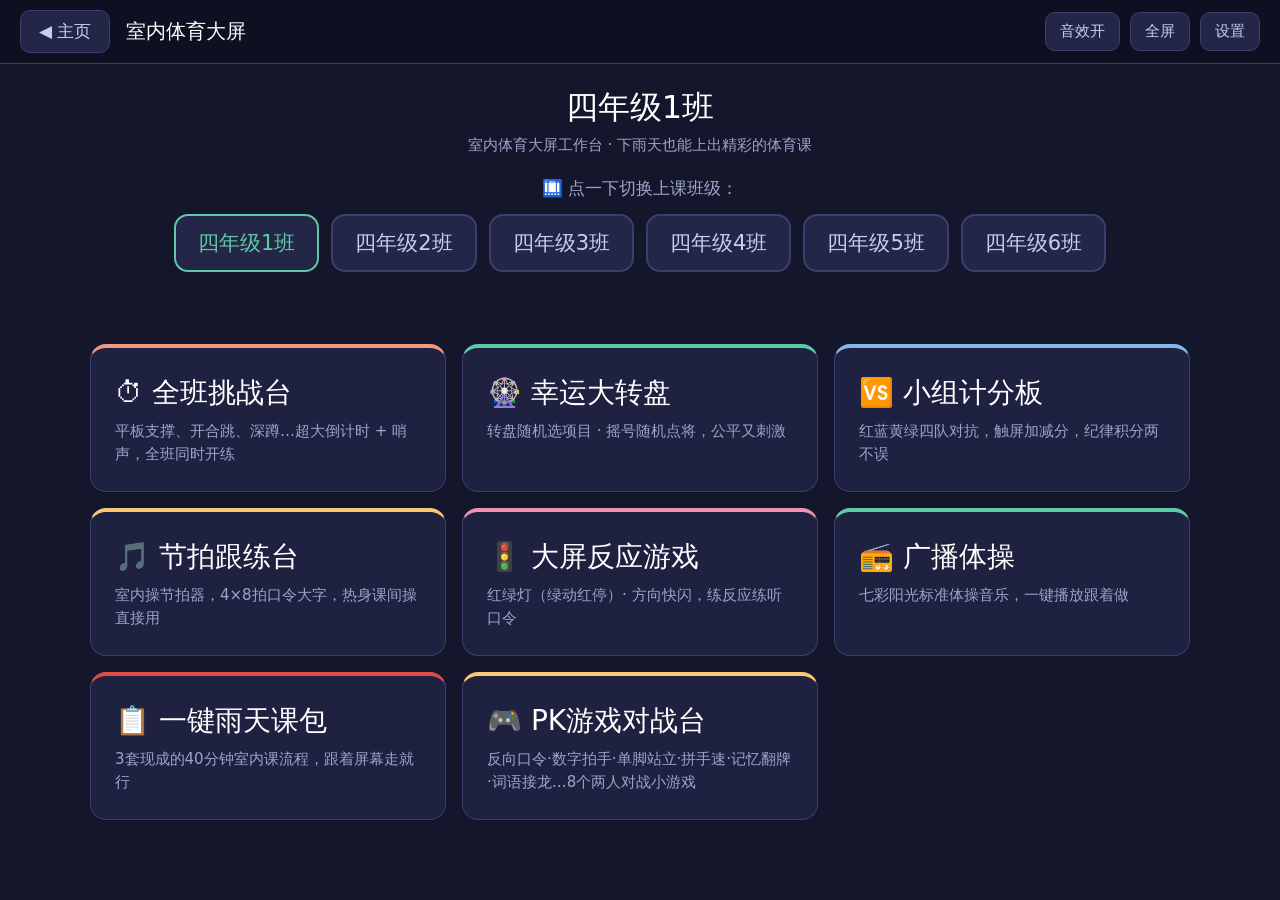
==== commit 766cfc15: "feat: 转盘新增「转游戏」档位 + 8个两人PK小游戏对战台 反向口令/数字拍手/单脚站立/脚跟平衡/拼手速/纸巾托举/记忆翻牌/词语接龙" ====
--- a/class-workbench/index.html
+++ b/class-workbench/index.html
@@ -154,6 +154,55 @@
 .toast{position:fixed;left:50%;bottom:40px;transform:translateX(-50%);background:var(--card2);border:1px solid var(--border);color:var(--dim);border-radius:999px;font-size:16px;padding:12px 26px;z-index:300;display:none;}
 .toast.show{display:block;}
 .center-col{flex:1;display:flex;flex-direction:column;align-items:center;justify-content:center;gap:20px;}
+/* ---------- PK 游戏对战台 ---------- */
+#page-pk .page-pad{max-width:1400px;}
+.pk-tabs{display:flex;gap:8px;flex-wrap:wrap;margin-bottom:12px;}
+.pk-tabs .wheel-tab{font-size:14px;padding:7px 13px;}
+.pk-head{background:var(--card);border:1px solid var(--border);border-radius:16px;padding:13px 18px;margin-bottom:0;display:flex;gap:16px;flex-wrap:wrap;align-items:flex-start;}
+.pk-name{font-size:clamp(19px,2.3vw,26px);font-weight:500;}
+.pk-cat{border-radius:999px;font-size:12px;padding:3px 12px;display:inline-block;}
+.pk-rules{color:var(--dim);font-size:15px;line-height:1.7;flex:1;min-width:280px;}
+.pk-rules b{color:var(--amber);font-weight:500;}
+.pk-area{flex:1;display:flex;flex-direction:column;gap:12px;}
+.pk-stage{flex:1;min-height:160px;border-radius:20px;background:var(--deep);border:2px solid var(--border);display:flex;flex-direction:column;align-items:center;justify-content:center;gap:8px;padding:14px;text-align:center;}
+.pk-big{font-size:clamp(44px,10vw,130px);font-weight:500;line-height:1.1;color:var(--amber);}
+.pk-big.grab{color:var(--red);animation:pkPulse .4s infinite alternate;}
+@keyframes pkPulse{from{transform:scale(1);}to{transform:scale(1.14);}}
+.pk-sub{color:var(--muted);font-size:clamp(14px,1.8vw,20px);}
+.pk-row{display:flex;gap:10px;flex-wrap:wrap;justify-content:center;align-items:center;}
+.pk-btn{background:var(--card2);border:2px solid var(--border);border-radius:12px;color:var(--dim);font-size:16px;padding:9px 18px;}
+.pk-btn.sel{border-color:var(--pink);color:var(--pink);}
+.pk-btn.win{border-color:var(--teal);color:var(--teal);}
+.pk-btn.big{background:var(--coral);border-color:var(--coral);color:#3A1E12;font-size:19px;font-weight:500;padding:13px 30px;}
+.pk-btn:active{opacity:.8;}
+.pk-input{background:var(--deep);border:1px solid var(--border);border-radius:10px;color:var(--text);font-size:16px;padding:9px 14px;min-width:230px;user-select:text;}
+.dual{display:grid;grid-template-columns:repeat(auto-fit,minmax(250px,1fr));gap:16px;flex:1;}
+.dual-card{background:var(--card);border:2px solid var(--border);border-radius:18px;padding:22px;display:flex;flex-direction:column;align-items:center;justify-content:center;gap:16px;}
+.dual-card.a{border-color:#7A3535;}
+.dual-card.b{border-color:#3A4E7A;}
+.dual-card.win{box-shadow:inset 0 0 0 3px var(--teal);}
+.dual-team{font-size:clamp(19px,2.3vw,25px);font-weight:500;}
+.dual-card.a .dual-team{color:var(--coral);}
+.dual-card.b .dual-team{color:var(--blue);}
+.dual-time{font-size:clamp(50px,8.5vw,104px);font-weight:500;line-height:1;font-variant-numeric:tabular-nums;}
+.mem-score{display:flex;gap:26px;justify-content:center;align-items:center;flex-wrap:wrap;font-size:clamp(17px,2.2vw,24px);font-weight:500;}
+.mem-score .s1{color:var(--coral);}
+.mem-score .s2{color:var(--blue);}
+.mem-grid{--ms:min(88vw,560px,46vh);display:grid;grid-template-columns:repeat(4,1fr);gap:10px;width:var(--ms);margin:0 auto;}
+.mem-card{height:calc((var(--ms) - 30px)/4);border-radius:14px;background:var(--card2);border:2px solid var(--border);font-size:clamp(26px,5.5vw,52px);font-weight:600;display:flex;align-items:center;justify-content:center;color:var(--amber);transition:background .18s,border-color .18s,transform .12s;}
+.mem-card:active{transform:scale(.95);}
+.mem-card.a{border-color:#7A3535;}
+.mem-card.b{border-color:#3A4E7A;}
+.mem-card.back{background:var(--deep);color:transparent;}
+.mem-card.back::after{content:'?';color:var(--muted);font-size:clamp(22px,4.5vw,42px);}
+.mem-card.done{background:#1B3A2E;border-color:var(--teal);color:var(--teal);opacity:.7;}
+.numtable{display:flex;flex-wrap:wrap;gap:6px;justify-content:center;padding:14px;background:var(--card);border:1px solid var(--border);border-radius:16px;}
+.numtable span{width:42px;height:42px;border-radius:9px;background:var(--card2);border:1px solid var(--border);display:flex;align-items:center;justify-content:center;font-size:16px;color:var(--dim);font-variant-numeric:tabular-nums;}
+.numtable span.hit{background:#5A2A2A;border-color:var(--amber);color:var(--amber);font-weight:600;}
+.wc-cd{font-size:clamp(40px,7vw,92px);font-weight:500;line-height:1;color:var(--teal);font-variant-numeric:tabular-nums;}
+.wc-cd.small{font-size:clamp(26px,5vw,56px);color:var(--red);}
+.wc-words{display:flex;flex-wrap:wrap;gap:8px;justify-content:center;max-width:860px;margin:0 auto;}
+.wc-words .picked-chip{font-size:16px;padding:7px 16px;}
 </style>
 </head>
 <body data-page-node-id="dhE2ARuuQwGPNwC5fWzrZD">
@@ -209,6 +258,10 @@
         <div class="hc-name" data-page-node-id="mHLysK1bBXJq2uuppAjP46">📋 一键雨天课包</div>
         <div class="hc-desc" data-page-node-id="PEPOENPgZS6adJBrcrm7HS">3套现成的40分钟室内课流程，跟着屏幕走就行</div>
       </button>
+      <button class="home-card c-amber" onclick="showPage('pk')" data-page-node-id="homePk001">
+        <div class="hc-name" data-page-node-id="homePkName001">🎮 PK游戏对战台</div>
+        <div class="hc-desc" data-page-node-id="homePkDesc001">反向口令·数字拍手·单脚站立·拼手速·记忆翻牌·词语接龙…8个两人对战小游戏</div>
+      </button>
     </div>
   </div>
 </div>
@@ -250,6 +303,7 @@
   <div class="page-pad" style="display:flex;flex-direction:column;flex:1;" data-page-node-id="eGpAbxFkKlosyaUPjIUtHh">
     <div class="wheel-tabs" data-page-node-id="9BApqatABliikKDrnpDmKH">
       <button class="wheel-tab sel" id="wtProj" onclick="wheelMode('proj')" data-page-node-id="FnmLLTlKg9lAzTHWifaDuU">🎡 转项目</button>
+      <button class="wheel-tab" id="wtGame" onclick="wheelMode('game')" data-page-node-id="wtGame001">🎮 转游戏</button>
       <button class="wheel-tab" id="wtName" onclick="wheelMode('name')" data-page-node-id="XivGPfVEc7Rab6SrBGEK8F">🎯 随机点将</button>
     </div>
     <div id="wheelProjView" class="wheel-wrap" data-page-node-id="0wmeaJj5hhLT9LJSVjNPlE">
@@ -267,7 +321,7 @@
       </div>
       <button class="broad-btn primary" id="spinBtn" onclick="spinWheel()" data-page-node-id="9MnFhMLnD5enD8Il94kCSh">转！</button>
       <div id="wheelAction" style="display:none;" data-page-node-id="LB1Cip8TBkUU84GX3QQKml">
-        <button class="broad-btn primary" id="waGo" onclick="showWheelDur()" data-page-node-id="FnW1xKqXZZ8C971kVIQ1Wc">▶ 开始挑战</button>
+        <button class="broad-btn primary" id="waGo" onclick="wheelActionGo()" data-page-node-id="FnW1xKqXZZ8C971kVIQ1Wc">▶ 开始挑战</button>
       </div>
       <div id="waDurRow" style="display:none;flex-direction:column;align-items:center;gap:10px;" data-page-node-id="DhFCJxby0NSKozbQnQt5tv">
         <div class="slot-info" data-page-node-id="jtwqZO4I1EAxzvaAaEwdFr">选一个时长，马上开始 ⬇</div>
@@ -381,6 +435,21 @@
         <button class="broad-btn primary" id="arrowBtn" onclick="toggleArrow()" data-page-node-id="QouZKfIDeCcjxivMeVahN9">开始游戏</button>
       </div>
     </div>
+  </div>
+</div>
+
+<div id="page-pk" class="page" data-page-node-id="pkPage001">
+  <div class="page-pad" style="display:flex;flex-direction:column;flex:1;" data-page-node-id="pkPad001">
+    <div class="pk-tabs" id="pkTabs" data-page-node-id="pkTabs001"></div>
+    <div class="pk-head" data-page-node-id="pkHead001">
+      <div style="display:flex;flex-direction:column;gap:8px;" data-page-node-id="pkHeadL001">
+        <div class="pk-name" id="pkName" data-page-node-id="pkName001">听指令反向PK</div>
+        <div><span class="pk-cat" id="pkCat" data-page-node-id="pkCat001">反应类</span></div>
+      </div>
+      <div class="pk-rules" id="pkRules" data-page-node-id="pkRules001"></div>
+    </div>
+    <div class="pk-area" id="pkArea" data-page-node-id="pkArea001"></div>
+    <div style="height:16px;" data-page-node-id="pkFoot001"></div>
   </div>
 </div>
 
@@ -492,6 +561,26 @@
 ];
 var WHEEL_ITEMS = ['开合跳','深蹲','平板支撑','高抬腿','波比跳','靠墙静蹲','弓步蹲','金鸡独立'];
 var WHEEL_COLORS = ['#F0997B','#5DCAA5','#85B7EB','#ED93B1','#FAC775','#E24B4A'];
+/* ---------- PK 游戏库（转盘「转游戏」档位用） ---------- */
+var GAME_ITEMS = [
+  {key:'reverse', wheel:'反向口令', name:'听指令反向PK', icon:'🔄', cat:'反应类', color:'#F0997B',
+   rules:'两人面对面站。老师喊口令，学生做<b>相反</b>的动作：举左手→举右手，蹲下→站直，向前→向后。<br>做错、慢半拍直接淘汰，赢的人得分。<br>⚠️ 距离留 1 米，禁止肢体接触。一轮 1 分钟。'},
+  {key:'clap', wheel:'数字拍手', name:'数字拍手反应赛', icon:'👏', cat:'反应类', color:'#85B7EB',
+   rules:'两人轮流数数，遇到<b>指定倍数</b>不能报数字，要改成拍手。<br>说错、漏拍、卡壳的都算输。<br>倍数可以换（3 / 5 / 7），难度自由调。'},
+  {key:'stand', wheel:'单脚站立', name:'单脚站立定力PK', icon:'🦩', cat:'平衡类', color:'#5DCAA5',
+   rules:'两人单脚站立，双手侧平举，不能落地、不能晃动。<br>可以互相<b>对视干扰</b>（禁止推人），脚先落地者输。<br>进阶：闭眼单脚站，难度翻倍。'},
+  {key:'line', wheel:'脚跟平衡', name:'脚尖顶脚跟平衡', icon:'👣', cat:'平衡类', color:'#FAC775',
+   rules:'两人双脚前后排成一条直线，<b>脚尖顶住</b>另一只脚的后跟。<br>保持平衡不动，坚持时间<b>长</b>的获胜。<br>两个人可以同时开始，谁先散架谁输。'},
+  {key:'snatch', wheel:'拼手速', name:'拼手速', icon:'⚡', cat:'反应类', color:'#E24B4A',
+   rules:'找一张椅子，椅子上放一样小东西（橡皮、手套都行）。<br>屏幕依次弹出指令：摸摸头、摸耳朵、摸大腿……<br>若干条之后屏幕上突然出现<b>「抢！」</b>，两人看谁最快抓到椅子上的东西。'},
+  {key:'tissue', wheel:'纸巾托举', name:'纸巾托举PK', icon:'🧻', cat:'平衡类', color:'#ED93B1',
+   rules:'每人一张纸巾，单手<b>掌心托住</b>，不能用手按住。<br>纸巾掉落者输，坚持时间长者获胜。<br>可以轻轻吹气，但<b>只能吹自己的</b>，不能吹对方。'},
+  {key:'memory', wheel:'记忆翻牌', name:'记忆翻牌PK', icon:'🃏', cat:'专注力', color:'#FAC775',
+   rules:'4×4 十六宫格，翻到两张一样的牌就消除，不一样就翻回去。<br>两人轮流翻，翻对<b>得 1 分并继续翻</b>，翻错就换对方。<br>全部翻完，得分高的获胜。'},
+  {key:'word', wheel:'词语接龙', name:'词语接龙PK', icon:'🔤', cat:'专注力', color:'#5DCAA5',
+   rules:'两人轮流说词语，下一个词的<b>第一个字</b>要跟上个词的最后一个字一样。<br>每次限时 <b>3 秒</b>，接不上就算输。<br>可以限定主题：运动类、动物类，贴合体育课。'}
+];
+var GAME_WHEEL_COLORS = ['#F0997B','#85B7EB','#5DCAA5','#FAC775','#E24B4A','#ED93B1','#FAC775','#5DCAA5'];
 var PRESET_CLASSES = {
   '四年级1班': ['郑奕朗','梁依依','陈英恺','许弘煜','黄友铉','郑舒蔚','薛梓昊','林晓烨','俞皓源','沈瑞博','李晓慧','蔡凯州','丘梓妤','廖彦淳','林国弘','蔡怿可','谢友贤','蔡楒桐','陈锶桐','林佳韵','余梓豪','陈钰琪','许诺','杨乐悠','黄信煜','陈一泓','林凯历','王泽林','林钇晋','唐梦曦','陈启灿','黄紫琳','叶骏谊','许礼源','王子铨','郑施恩','马启洋','赖致行','李奕溥','陈嘉垲','张仕成','黄洢彤','许文睿','郑舒晗','李梓琳'],
   '四年级2班': ['庄梓慧','谭诗妍','徐启泽','卢泓宇','林子凡','蔡伟超','李安语','庄佳桓','周钦宁','罗芮淇','沈诗雅','陈怡佳','丁锶妍','朱杰楷','刘未钒','黄妍心','陈梓杭','陈政钖','林正胜','郑梓灿','吴桦峻','翁梓晨','庄雅棐','肖宇炀','连翊捷','肖海洲','黄煜鑫','孙一心','张芷羽','李颜明勋','郭易楷','林彧','吴俊扬','肖舒菀','林润丝','孙也涵','曾若熙','刘得雨','林煜典','庄可馨','林芷榆','郑济芃','黄若仪','蔡诗涵','黄新淇'],
@@ -506,7 +595,7 @@
   {key:'yellow', name:'黄队', cls:'t-yellow'},
   {key:'green', name:'绿队', cls:'t-green'}
 ];
-var TITLES = {home:'室内体育大屏', challenge:'全班挑战台', wheel:'幸运大转盘', score:'小组计分板', beat:'节拍跟练台', game:'大屏反应游戏', plan:'一键雨天课包', radio:'广播体操'};
+var TITLES = {home:'室内体育大屏', challenge:'全班挑战台', wheel:'幸运大转盘', score:'小组计分板', beat:'节拍跟练台', game:'大屏反应游戏', pk:'PK游戏对战台', plan:'一键雨天课包', radio:'广播体操'};
 
 var state = load();
 var currentPage = 'home';
@@ -658,6 +747,7 @@
   if(id==='home'){ document.getElementById('homeClassName').textContent = state.className; }
   if(id==='score'){ renderScores(); }
   if(id==='wheel'){ renderPickedChips(); }
+  if(id==='pk' && !document.getElementById('pkTabs').innerHTML){ pkPick(pkCur); }
 }
 function stopAll(){
   clearChalTimer();
@@ -666,6 +756,7 @@
   stopBeat();
   stopTL();
   stopArrow();
+  pkStopAll();
   resetRadioBtns();
   Music.stop();
 }
@@ -757,10 +848,26 @@
 function stopChallenge(){ finishChallenge(); }
 function backToPick(){ clearChalTimer(); chalPickMode(); }
 
-/* ---------- 大转盘（项目） ---------- */
+/* ---------- 大转盘（项目 / 游戏） ---------- */
+var wheelModeCur = 'proj';
+var wheelTargetGame = null;
+function wheelLabels(){
+  var arr = [];
+  if(wheelModeCur==='game'){
+    for(var i=0;i<GAME_ITEMS.length;i++){ arr.push(GAME_ITEMS[i].wheel); }
+  } else {
+    for(var j=0;j<WHEEL_ITEMS.length;j++){ arr.push(WHEEL_ITEMS[j]); }
+  }
+  return arr;
+}
+function wheelColors(){
+  return wheelModeCur==='game' ? GAME_WHEEL_COLORS : WHEEL_COLORS;
+}
 function buildWheel(){
+  var items = wheelLabels();
+  var cols = wheelColors();
   var g = document.getElementById('wheelG');
-  var n = WHEEL_ITEMS.length;
+  var n = items.length;
   var seg = 360/n;
   var html = '';
   for(var i=0;i<n;i++){
@@ -769,16 +876,19 @@
     var x0 = 150+140*Math.cos(a0), y0 = 150+140*Math.sin(a0);
     var x1 = 150+140*Math.cos(a1), y1 = 150+140*Math.sin(a1);
     var large = seg>180 ? 1 : 0;
-    html += '<path d="M150,150 L'+x0.toFixed(1)+','+y0.toFixed(1)+' A140,140 0 '+large+' 1 '+x1.toFixed(1)+','+y1.toFixed(1)+' Z" fill="'+WHEEL_COLORS[i%WHEEL_COLORS.length]+'" stroke="#14162B" stroke-width="2"/>';
+    html += '<path d="M150,150 L'+x0.toFixed(1)+','+y0.toFixed(1)+' A140,140 0 '+large+' 1 '+x1.toFixed(1)+','+y1.toFixed(1)+' Z" fill="'+cols[i%cols.length]+'" stroke="#14162B" stroke-width="2"/>';
   }
   for(var k=0;k<n;k++){
     var mid = (k*seg+seg/2-90)*Math.PI/180;
     var tx = 150+100*Math.cos(mid), ty = 150+100*Math.sin(mid);
-    html += '<text x="'+tx.toFixed(1)+'" y="'+ty.toFixed(1)+'" text-anchor="middle" dominant-baseline="central" font-size="'+(n>=8?13:15)+'" font-weight="600" fill="#14162B">'+WHEEL_ITEMS[k]+'</text>';
+    html += '<text x="'+tx.toFixed(1)+'" y="'+ty.toFixed(1)+'" text-anchor="middle" dominant-baseline="central" font-size="'+(n>=8?13:15)+'" font-weight="600" fill="#14162B">'+items[k]+'</text>';
   }
   g.innerHTML = html;
+  g.style.transition = 'none';
   g.style.transform = 'rotate(0deg)';
   wheelRot = 0;
+  lastWheelIdx = null;
+  wheelTargetGame = null;
 }
 function randInt(n){
   try{
@@ -798,11 +908,12 @@
   if(wheelSpinning){ return; }
   wheelSpinning = true;
   Sound.beep();
+  var items = wheelLabels();
   document.getElementById('wrLabel').textContent = '转盘旋转中……';
   document.getElementById('wrName').textContent = '？';
   document.getElementById('wheelAction').style.display = 'none';
   document.getElementById('waDurRow').style.display = 'none';
-  var n = WHEEL_ITEMS.length;
+  var n = items.length;
   var seg = 360/n;
   var target = randInt(n);
   if(lastWheelIdx !== null && target === lastWheelIdx && n > 1){
@@ -821,12 +932,32 @@
   wheelRot = final;
   setTimeout(function(){
     wheelSpinning = false;
-    var result = WHEEL_ITEMS[target];
-    document.getElementById('wrLabel').textContent = '恭喜！抽中了——';
+    var result = items[target];
     document.getElementById('wrName').textContent = result;
-    document.getElementById('wheelAction').style.display = '';
-    Sound.cheer();
+    if(wheelModeCur==='game'){
+      wheelTargetGame = null;
+      for(var i=0;i<GAME_ITEMS.length;i++){
+        if(GAME_ITEMS[i].wheel === result){ wheelTargetGame = GAME_ITEMS[i]; break; }
+      }
+      document.getElementById('wrLabel').textContent = '抽中了这个游戏——';
+      document.getElementById('waGo').textContent = '▶ 马上开玩';
+      document.getElementById('wheelAction').style.display = '';
+      Sound.cheer();
+    } else {
+      document.getElementById('wrLabel').textContent = '恭喜！抽中了——';
+      document.getElementById('waGo').textContent = '▶ 开始挑战';
+      document.getElementById('wheelAction').style.display = '';
+      Sound.cheer();
+    }
   }, 4400);
+}
+function wheelActionGo(){
+  if(wheelModeCur==='game'){
+    if(!wheelTargetGame){ toast('先转一下转盘吧'); return; }
+    openPkGame(wheelTargetGame.key);
+  } else {
+    showWheelDur();
+  }
 }
 function showWheelDur(){
   document.getElementById('wheelAction').style.display = 'none';
@@ -849,10 +980,21 @@
   startChallenge();
 }
 function wheelMode(m){
+  wheelModeCur = m;
   document.getElementById('wtProj').classList.toggle('sel', m==='proj');
+  document.getElementById('wtGame').classList.toggle('sel', m==='game');
   document.getElementById('wtName').classList.toggle('sel', m==='name');
-  document.getElementById('wheelProjView').style.display = m==='proj' ? '' : 'none';
-  document.getElementById('wheelNameView').style.display = m==='name' ? '' : 'none';
+  var isName = m==='name';
+  document.getElementById('wheelProjView').style.display = isName ? 'none' : '';
+  document.getElementById('wheelNameView').style.display = isName ? '' : 'none';
+  if(!isName){
+    buildWheel();
+    document.getElementById('wrLabel').textContent = m==='game' ? '点击下方按钮，转出今天的 PK 游戏' : '点击下方按钮，转出今天的挑战';
+    document.getElementById('wrName').textContent = '？';
+    document.getElementById('waGo').textContent = m==='game' ? '▶ 马上开玩' : '▶ 开始挑战';
+    document.getElementById('wheelAction').style.display = 'none';
+    document.getElementById('waDurRow').style.display = 'none';
+  }
 }
 
 /* ---------- 随机点将（老虎机） ---------- */
@@ -1201,6 +1343,725 @@
   }
 }
 
+/* ================= PK 游戏对战台 ================= */
+var pkCur = 'reverse';
+var PK_HTML = {}, PK_INIT = {};
+
+function findGame(k){
+  for(var i=0;i<GAME_ITEMS.length;i++){ if(GAME_ITEMS[i].key===k){ return GAME_ITEMS[i]; } }
+  return null;
+}
+function openPkGame(k){ showPage('pk'); pkPick(k); }
+function pkPick(k){
+  pkStopAll();
+  pkCur = k;
+  var g = findGame(k);
+  if(!g){ return; }
+  var tabs = '';
+  for(var i=0;i<GAME_ITEMS.length;i++){
+    var it = GAME_ITEMS[i];
+    tabs += '<button class="wheel-tab'+(it.key===k?' sel':'')+'" onclick="pkPick(\''+it.key+'\')">'+it.icon+' '+it.name+'</button>';
+  }
+  document.getElementById('pkTabs').innerHTML = tabs;
+  document.getElementById('pkName').textContent = g.icon + ' ' + g.name;
+  var cat = document.getElementById('pkCat');
+  cat.textContent = g.cat;
+  cat.style.color = g.color;
+  cat.style.border = '1px solid ' + g.color;
+  document.getElementById('pkRules').innerHTML = g.rules;
+  document.getElementById('pkArea').innerHTML = PK_HTML[k] ? PK_HTML[k]() : '';
+  if(PK_INIT[k]){ PK_INIT[k](); }
+}
+function pkStopAll(){
+  rvPause();
+  snStop();
+  wcStop();
+  dtStopAll();
+}
+
+/* ---------- 1. 听指令反向PK ---------- */
+var RV_CMD = [
+  ['举左手','举右手'],['举右手','举左手'],
+  ['蹲下','站直'],['站直','蹲下'],
+  ['向前一步','向后一步'],['向后一步','向前一步'],
+  ['向左转','向右转'],['向右转','向左转'],
+  ['抬头','低头'],['低头','抬头'],
+  ['睁眼','闭眼'],['闭眼','睁眼'],
+  ['双手举高','双手放下'],['双手放下','双手举高'],
+  ['向左看','向右看'],['向右看','向左看']
+];
+var rvRun=false, rvAuto=true, rvTimer=null, rvMs=2000, rvShowAns=false, rvLast=-1, rvCount=0;
+
+PK_HTML.reverse = function(){
+  return ''
+  +'<div class="pk-stage">'
+  +  '<div class="pk-sub">老师喊口令 · 学生做 <b style="color:var(--amber)">相反</b> 的动作</div>'
+  +  '<div class="pk-big" id="rvWord">准备</div>'
+  +  '<div class="pk-sub" id="rvAns">&nbsp;</div>'
+  +'</div>'
+  +'<div class="pk-row">'
+  +  '<button class="pk-btn sel" id="rvModeBtn" onclick="rvToggleAuto()">模式：自动</button>'
+  +  '<button class="pk-btn" id="rvNextBtn" onclick="rvNext()" style="display:none;">下一个口令 ▶</button>'
+  +  '<button class="pk-btn" id="rvAnsBtn" onclick="rvToggleAns()">显示答案</button>'
+  +  '<button class="pk-btn big" id="rvGoBtn" onclick="rvToggle()">开始</button>'
+  +'</div>'
+  +'<div class="pk-row"><span class="pk-sub">速度：</span>'
+  +  '<button class="pk-btn" onclick="rvSpeed(this,3000)">慢 3 秒</button>'
+  +  '<button class="pk-btn sel" onclick="rvSpeed(this,2000)">中 2 秒</button>'
+  +  '<button class="pk-btn" onclick="rvSpeed(this,1400)">快 1.4 秒</button>'
+  +  '<button class="pk-btn" onclick="rvSpeed(this,900)">魔鬼 0.9 秒</button>'
+  +'</div>';
+};
+PK_INIT.reverse = function(){
+  rvPause();
+  rvAuto = true; rvMs = 2000; rvShowAns = false; rvLast = -1; rvCount = 0;
+  var w = document.getElementById('rvWord'); if(w){ w.textContent = '准备'; }
+  var a = document.getElementById('rvAns'); if(a){ a.innerHTML = '&nbsp;'; }
+  var m = document.getElementById('rvModeBtn');
+  if(m){ m.textContent = '模式：自动'; m.classList.add('sel'); }
+  var nb = document.getElementById('rvNextBtn'); if(nb){ nb.style.display = 'none'; }
+  var ab = document.getElementById('rvAnsBtn'); if(ab){ ab.classList.remove('sel'); }
+};
+function rvNext(){
+  var i = randInt(RV_CMD.length);
+  if(i===rvLast && RV_CMD.length>1){ i = (i+1+randInt(RV_CMD.length-1)) % RV_CMD.length; }
+  rvLast = i; rvCount++;
+  var w = document.getElementById('rvWord');
+  var a = document.getElementById('rvAns');
+  if(!w){ return; }
+  w.textContent = RV_CMD[i][0];
+  if(a){ a.textContent = rvShowAns ? ('正确动作：' + RV_CMD[i][1]) : ('第 ' + rvCount + ' 个口令'); }
+  Sound.beep();
+}
+function rvTick(){
+  if(!rvRun || !rvAuto){ return; }
+  rvNext();
+  rvTimer = setTimeout(rvTick, rvMs);
+}
+function rvToggle(){
+  if(rvRun){ rvPause(); return; }
+  rvRun = true;
+  var b = document.getElementById('rvGoBtn');
+  if(b){ b.textContent = '暂停'; }
+  Sound.ensure();
+  if(rvAuto){ rvTick(); } else { rvNext(); }
+}
+function rvPause(){
+  rvRun = false;
+  if(rvTimer){ clearTimeout(rvTimer); rvTimer = null; }
+  var b = document.getElementById('rvGoBtn');
+  if(b && b.textContent === '暂停'){ b.textContent = '开始'; }
+}
+function rvToggleAuto(){
+  rvAuto = !rvAuto;
+  var b = document.getElementById('rvModeBtn');
+  if(b){ b.textContent = '模式：' + (rvAuto?'自动':'手动'); b.classList.toggle('sel', rvAuto); }
+  var n = document.getElementById('rvNextBtn');
+  if(n){ n.style.display = rvAuto ? 'none' : ''; }
+  if(!rvAuto){ rvPause(); }
+}
+function rvSpeed(btn, ms){
+  rvMs = ms;
+  var bs = btn.parentNode.querySelectorAll('.pk-btn');
+  for(var i=0;i<bs.length;i++){ bs[i].classList.remove('sel'); }
+  btn.classList.add('sel');
+  if(rvRun && rvAuto){
+    if(rvTimer){ clearTimeout(rvTimer); rvTimer = null; }
+    rvTick();
+  }
+}
+function rvToggleAns(){
+  rvShowAns = !rvShowAns;
+  var b = document.getElementById('rvAnsBtn');
+  if(b){ b.classList.toggle('sel', rvShowAns); }
+  var a = document.getElementById('rvAns');
+  if(!a){ return; }
+  a.textContent = rvShowAns ? ('正确动作：' + RV_CMD[rvLast<0?0:rvLast][1]) : (rvCount ? ('第 ' + rvCount + ' 个口令') : '');
+}
+
+/* ---------- 2. 数字拍手反应赛 ---------- */
+var cpMulv=3, cpCount=0, cpTurn=0, cpOver=false;
+
+PK_HTML.clap = function(){
+  return ''
+  +'<div class="pk-stage">'
+  +  '<div class="pk-sub">现在轮到</div>'
+  +  '<div class="pk-big" id="cpTurn">红队</div>'
+  +  '<div class="pk-sub" id="cpInfo">已报到 0 个数</div>'
+  +'</div>'
+  +'<div class="pk-row"><span class="pk-sub">换个倍数：</span>'
+  +  '<button class="pk-btn mul sel" onclick="cpMul(this,3)">3 的倍数</button>'
+  +  '<button class="pk-btn mul" onclick="cpMul(this,5)">5 的倍数</button>'
+  +  '<button class="pk-btn mul" onclick="cpMul(this,7)">7 的倍数</button>'
+  +  '<button class="pk-btn" id="cpTableBtn" onclick="cpTable()">看倍数表</button>'
+  +'</div>'
+  +'<div class="pk-row">'
+  +  '<button class="pk-btn big" onclick="cpNext()">✓ 报对了 · 换人</button>'
+  +  '<button class="pk-btn" onclick="cpOut(0)">✗ 红队出错</button>'
+  +  '<button class="pk-btn" onclick="cpOut(1)">✗ 蓝队出错</button>'
+  +  '<button class="pk-btn" onclick="cpReset()">重开一局</button>'
+  +'</div>'
+  +'<div id="cpTableBox" style="display:none;"><div class="numtable" id="cpTable"></div></div>';
+};
+PK_INIT.clap = function(){ cpMulv=3; cpCount=0; cpTurn=0; cpOver=false; cpRender(); };
+function cpRender(){
+  var t = document.getElementById('cpTurn');
+  if(!t){ return; }
+  if(!cpOver){
+    t.textContent = cpTurn===0 ? '红队' : '蓝队';
+    t.style.color = cpTurn===0 ? 'var(--coral)' : 'var(--blue)';
+  }
+  var i = document.getElementById('cpInfo');
+  if(i){ i.innerHTML = '已报到 ' + cpCount + ' 个数 · 遇到 <b style="color:var(--amber)">' + cpMulv + '</b> 的倍数要拍手，不能报数字！'; }
+}
+function cpNext(){
+  if(cpOver){ return; }
+  cpCount++; cpTurn = 1 - cpTurn;
+  Sound.tick(false);
+  cpRender();
+}
+function cpOut(i){
+  if(cpOver){ return; }
+  cpOver = true;
+  Sound.red();
+  var t = document.getElementById('cpTurn');
+  if(t){ t.textContent = (i===0?'红队':'蓝队') + ' 出错 · 对方获胜！'; t.style.color = 'var(--amber)'; }
+  var info = document.getElementById('cpInfo');
+  if(info){ info.innerHTML = '双方一共报到 <b style="color:var(--amber)">' + cpCount + '</b> 个数 · 点「重开一局」再来'; }
+  Sound.cheer();
+}
+function cpMul(btn, v){
+  cpMulv = v;
+  var bs = btn.parentNode.querySelectorAll('.mul');
+  for(var i=0;i<bs.length;i++){ bs[i].classList.remove('sel'); }
+  btn.classList.add('sel');
+  cpRender();
+  var box = document.getElementById('cpTableBox');
+  if(box && box.style.display !== 'none'){ cpBuildTable(); }
+}
+function cpTable(){
+  var box = document.getElementById('cpTableBox');
+  if(!box){ return; }
+  var on = box.style.display === 'none';
+  box.style.display = on ? '' : 'none';
+  var b = document.getElementById('cpTableBtn');
+  if(b){ b.classList.toggle('sel', on); }
+  if(on){ cpBuildTable(); }
+}
+function cpBuildTable(){
+  var el = document.getElementById('cpTable');
+  if(!el){ return; }
+  var max = cpMulv*10, h = '';
+  for(var i=1;i<=max;i++){ h += '<span class="'+(i%cpMulv===0?'hit':'')+'">'+i+'</span>'; }
+  el.innerHTML = h;
+}
+function cpReset(){ cpCount=0; cpTurn=0; cpOver=false; cpRender(); }
+
+/* ---------- 3/4/6. 双人计时（单脚站立 · 脚跟平衡 · 纸巾托举） ---------- */
+var DT = {a:0, b:0, aRun:false, bRun:false, timer:null, last:0};
+function dualHTML(hint){
+  return ''
+  +'<div class="dual">'
+  +  '<div class="dual-card a" id="dtCardA">'
+  +    '<div class="dual-team">红队</div>'
+  +    '<div class="dual-time" id="dtTimeA">00:00.0</div>'
+  +    '<div class="pk-row"><button class="pk-btn" id="dtBtnA" onclick="dtToggle(\'a\')">开始</button></div>'
+  +  '</div>'
+  +  '<div class="dual-card b" id="dtCardB">'
+  +    '<div class="dual-team">蓝队</div>'
+  +    '<div class="dual-time" id="dtTimeB">00:00.0</div>'
+  +    '<div class="pk-row"><button class="pk-btn" id="dtBtnB" onclick="dtToggle(\'b\')">开始</button></div>'
+  +  '</div>'
+  +'</div>'
+  +'<div class="pk-row">'
+  +  '<button class="pk-btn big" onclick="dtBoth()">两队同时开始</button>'
+  +  '<button class="pk-btn" onclick="dtStopAll()">全部停止</button>'
+  +  '<button class="pk-btn" onclick="dtReset()">清零重来</button>'
+  +'</div>'
+  +'<div class="pk-sub" style="text-align:center;">'+hint+'</div>';
+}
+function dtFmt(ms){
+  var tt = Math.floor(ms/100);
+  var d = tt % 10;
+  var s = Math.floor(tt/10);
+  var m = Math.floor(s/60);
+  s = s % 60;
+  return (m<10?'0':'')+m+':'+(s<10?'0':'')+s+'.'+d;
+}
+function dtPaint(){
+  var ea = document.getElementById('dtTimeA');
+  var eb = document.getElementById('dtTimeB');
+  if(!ea || !eb){ return; }
+  ea.textContent = dtFmt(DT.a);
+  eb.textContent = dtFmt(DT.b);
+}
+function dtStep(){
+  DT.timer = setTimeout(function(){
+    var now = Date.now();
+    var gap = now - DT.last;
+    DT.last = now;
+    if(DT.aRun){ DT.a += gap; }
+    if(DT.bRun){ DT.b += gap; }
+    dtPaint();
+    if(DT.aRun || DT.bRun){ dtStep(); }
+    else { DT.timer = null; dtJudge(); }
+  }, 100);
+}
+function dtEnsure(){
+  if(DT.timer){ return; }
+  DT.last = Date.now();
+  dtStep();
+}
+function dtBtn(side, txt, sel){
+  var b = document.getElementById(side==='a' ? 'dtBtnA' : 'dtBtnB');
+  if(b){ b.textContent = txt; b.classList.toggle('sel', !!sel); }
+}
+function dtToggle(side){
+  if(side==='a' ? DT.aRun : DT.bRun){ dtStopSide(side); } else { dtStartSide(side); }
+}
+function dtStartSide(side){
+  if(side==='a'){ DT.aRun = true; } else { DT.bRun = true; }
+  dtBtn(side, '停止', true);
+  Sound.ensure(); Sound.tick(false);
+  dtEnsure(); dtJudge();
+}
+function dtStopSide(side){
+  if(side==='a'){ DT.aRun = false; } else { DT.bRun = false; }
+  dtBtn(side, '开始', false);
+  Sound.tick(true);
+  if(!DT.aRun && !DT.bRun && DT.timer){ clearTimeout(DT.timer); DT.timer = null; }
+  dtJudge();
+}
+function dtBoth(){
+  DT.a = 0; DT.b = 0; DT.aRun = true; DT.bRun = true;
+  dtBtn('a','停止',true); dtBtn('b','停止',true);
+  dtPaint(); Sound.ensure(); Sound.go();
+  dtEnsure(); dtJudge();
+}
+function dtStopAll(){
+  DT.aRun = false; DT.bRun = false;
+  if(DT.timer){ clearTimeout(DT.timer); DT.timer = null; }
+  dtBtn('a','开始',false); dtBtn('b','开始',false);
+  dtJudge();
+}
+function dtReset(){
+  dtStopAll();
+  DT.a = 0; DT.b = 0;
+  dtPaint(); dtJudge();
+}
+function dtJudge(){
+  var ca = document.getElementById('dtCardA');
+  var cb = document.getElementById('dtCardB');
+  if(!ca || !cb){ return; }
+  ca.classList.remove('win');
+  cb.classList.remove('win');
+  if(!DT.aRun && !DT.bRun && DT.a>0 && DT.b>0){
+    if(DT.a > DT.b){ ca.classList.add('win'); }
+    else if(DT.b > DT.a){ cb.classList.add('win'); }
+  }
+}
+PK_HTML.stand = function(){
+  return dualHTML('两人单脚站立、双手侧平举：脚一落地就点自己那边的「停止」，先落地的输。想加难度就闭眼。');
+};
+PK_INIT.stand = function(){ dtReset(); };
+PK_HTML.line = function(){
+  return dualHTML('脚尖顶住另一只脚的后跟、排成一条直线：谁先撑不住散架，就点自己那边的「停止」，坚持久的获胜。');
+};
+PK_INIT.line = function(){ dtReset(); };
+PK_HTML.tissue = function(){
+  return dualHTML('单手掌心托住纸巾、不能用手按住：纸巾掉了就点自己那边的「停止」，坚持久的获胜。');
+};
+PK_INIT.tissue = function(){ dtReset(); };
+
+/* ---------- 5. 拼手速 ---------- */
+var SN_CMD = ['摸摸头','摸耳朵','摸摸鼻子','摸肩膀','摸大腿','摸膝盖','拍拍手','举双手','叉腰','摸摸脸','摸脚踝','手背后','摸摸肚子','单脚站一下'];
+var snRun=false, snTimer=null, snMs=1700, snCount=0, snTarget=4, snA=0, snB=0;
+
+PK_HTML.snatch = function(){
+  return ''
+  +'<div class="pk-stage">'
+  +  '<div class="pk-big" id="snWord">准备</div>'
+  +  '<div class="pk-sub" id="snSub">跟着屏幕做动作 · 看到「抢！」马上去抢椅子上的东西</div>'
+  +'</div>'
+  +'<div class="pk-row">'
+  +  '<button class="pk-btn big" id="snGoBtn" onclick="snToggle()">开始游戏</button>'
+  +  '<button class="pk-btn" onclick="snWin(0)">红队抢到 +1</button>'
+  +  '<button class="pk-btn" onclick="snWin(1)">蓝队抢到 +1</button>'
+  +  '<button class="pk-btn" onclick="snResetScore()">比分清零</button>'
+  +'</div>'
+  +'<div class="pk-row"><span class="pk-sub">指令速度：</span>'
+  +  '<button class="pk-btn" onclick="snSpeed(this,2600)">慢 2.6 秒</button>'
+  +  '<button class="pk-btn sel" onclick="snSpeed(this,1700)">中 1.7 秒</button>'
+  +  '<button class="pk-btn" onclick="snSpeed(this,1100)">快 1.1 秒</button>'
+  +  '<button class="pk-btn" onclick="snSpeed(this,700)">魔鬼 0.7 秒</button>'
+  +'</div>'
+  +'<div class="mem-score"><span class="s1">红队 <b id="snSA">0</b></span><span style="color:var(--muted);font-size:15px;font-weight:400;">谁抢到就点一下，比谁抢得多</span><span class="s2">蓝队 <b id="snSB">0</b></span></div>';
+};
+PK_INIT.snatch = function(){ snStop(); snCount=0; snTarget=4; snPaintScore(); };
+function snPaintScore(){
+  var a = document.getElementById('snSA'); if(a){ a.textContent = snA; }
+  var b = document.getElementById('snSB'); if(b){ b.textContent = snB; }
+}
+function snToggle(){
+  if(snRun){ snStop(); return; }
+  snRun = true; snCount = 0;
+  snTarget = 3 + randInt(5);
+  var w = document.getElementById('snWord');
+  var s = document.getElementById('snSub');
+  var b = document.getElementById('snGoBtn');
+  if(w){ w.classList.remove('grab'); w.textContent = '准备…'; }
+  if(s){ s.textContent = '看清楚屏幕上的指令，跟着做，别急着抓'; }
+  if(b){ b.textContent = '停止'; }
+  Sound.ensure();
+  snTimer = setTimeout(snTick, 900);
+}
+function snTick(){
+  if(!snRun){ return; }
+  snCount++;
+  var w = document.getElementById('snWord');
+  var s = document.getElementById('snSub');
+  if(!w){ snRun = false; return; }
+  if(snCount > snTarget){
+    w.textContent = '抢！';
+    w.classList.add('grab');
+    if(s){ s.textContent = '马上去抢椅子上的东西！'; }
+    Sound.whistle();
+    snTimer = setTimeout(function(){
+      snRun = false;
+      var b = document.getElementById('snGoBtn');
+      if(b){ b.textContent = '再来一轮'; }
+      if(s){ s.textContent = '这一轮结束 · 谁抢到就点下面的「抢到 +1」'; }
+    }, 2600);
+    return;
+  }
+  w.classList.remove('grab');
+  w.textContent = SN_CMD[randInt(SN_CMD.length)];
+  if(s){ s.textContent = '第 ' + snCount + ' 个指令'; }
+  Sound.beep();
+  snTimer = setTimeout(snTick, snMs);
+}
+function snStop(){
+  snRun = false;
+  if(snTimer){ clearTimeout(snTimer); snTimer = null; }
+  var b = document.getElementById('snGoBtn');
+  if(b && b.textContent === '停止'){ b.textContent = '开始游戏'; }
+}
+function snSpeed(btn, ms){
+  snMs = ms;
+  var bs = btn.parentNode.querySelectorAll('.pk-btn');
+  for(var i=0;i<bs.length;i++){ bs[i].classList.remove('sel'); }
+  btn.classList.add('sel');
+}
+function snWin(i){
+  if(i===0){ snA++; } else { snB++; }
+  snPaintScore();
+  Sound.cheer();
+  toast((i===0?'红队':'蓝队') + ' 抢到，+1');
+}
+function snResetScore(){ snA=0; snB=0; snPaintScore(); toast('比分已清零'); }
+
+/* ---------- 7. 记忆翻牌PK ---------- */
+var MEM_FACES = [
+  ['1','2','3','4','5','6','7','8'],
+  ['🦁','🐯','🐼','🐸','🐵','🐰','🐷','🐨']
+];
+var MEM = {cards:[], first:-1, lock:false, a:0, b:0, turn:0, left:8, icon:0, posted:false};
+
+PK_HTML.memory = function(){
+  return ''
+  +'<div class="mem-score">'
+  +  '<span class="s1">红队 <b id="memSA">0</b></span>'
+  +  '<span id="memTurn" style="color:var(--coral);">轮到 红队</span>'
+  +  '<span class="s2">蓝队 <b id="memSB">0</b></span>'
+  +'</div>'
+  +'<div class="mem-grid" id="memGrid"></div>'
+  +'<div class="pk-row">'
+  +  '<button class="pk-btn big" onclick="memNew()">重新开局</button>'
+  +  '<button class="pk-btn" id="memIconBtn" onclick="memToggleIcon()">牌面：数字</button>'
+  +  '<button class="pk-btn" onclick="memToScore()">把比分加到计分板</button>'
+  +'</div>'
+  +'<div class="pk-sub" style="text-align:center;">翻到两张一样的牌就消除 · 翻对得 1 分并且<b style="color:var(--amber)">继续翻</b>，翻错就换对方</div>';
+};
+PK_INIT.memory = function(){
+  MEM.icon = 0;
+  var b = document.getElementById('memIconBtn');
+  if(b){ b.textContent = '牌面：数字'; }
+  memNew();
+};
+function memNew(){
+  var faces = MEM_FACES[MEM.icon];
+  var pool = [];
+  for(var i=0;i<8;i++){ pool.push(faces[i]); pool.push(faces[i]); }
+  for(var j=pool.length-1;j>0;j--){
+    var k = randInt(j+1);
+    var t = pool[j]; pool[j] = pool[k]; pool[k] = t;
+  }
+  MEM.cards = [];
+  for(var m=0;m<pool.length;m++){ MEM.cards.push({face:pool[m], done:false, open:false}); }
+  MEM.first = -1; MEM.lock = false; MEM.a = 0; MEM.b = 0; MEM.turn = 0; MEM.left = 8; MEM.posted = false;
+  memRender();
+}
+function memRender(){
+  var g = document.getElementById('memGrid');
+  if(!g){ return; }
+  var h = '';
+  for(var i=0;i<16;i++){
+    var c = MEM.cards[i];
+    if(!c){ h += '<div class="mem-card back"></div>'; continue; }
+    var cls = 'mem-card';
+    if(c.done){ cls += ' done'; }
+    else if(!c.open){ cls += ' back ' + (MEM.turn===0?'a':'b'); }
+    h += '<button class="'+cls+'" onclick="memFlip('+i+')">'+((c.open||c.done)?c.face:'')+'</button>';
+  }
+  g.innerHTML = h;
+  var sa = document.getElementById('memSA'); if(sa){ sa.textContent = MEM.a; }
+  var sb = document.getElementById('memSB'); if(sb){ sb.textContent = MEM.b; }
+  var t = document.getElementById('memTurn');
+  if(t && MEM.left>0){
+    t.textContent = '轮到 ' + (MEM.turn===0?'红队':'蓝队');
+    t.style.color = MEM.turn===0 ? 'var(--coral)' : 'var(--blue)';
+  }
+}
+function memFlip(i){
+  if(MEM.lock){ return; }
+  var c = MEM.cards[i];
+  if(!c || c.done || c.open){ return; }
+  c.open = true;
+  Sound.beep();
+  if(MEM.first < 0){ MEM.first = i; memRender(); return; }
+  var f = MEM.cards[MEM.first];
+  memRender();
+  if(f.face === c.face){
+    f.done = true; c.done = true;
+    MEM.left--;
+    if(MEM.turn===0){ MEM.a++; } else { MEM.b++; }
+    MEM.first = -1;
+    Sound.tick(true);
+    memRender();
+    if(MEM.left===0){ Sound.cheer(); setTimeout(memFinish, 400); }
+  } else {
+    MEM.lock = true;
+    setTimeout(function(){
+      f.open = false; c.open = false;
+      MEM.first = -1; MEM.lock = false;
+      MEM.turn = 1 - MEM.turn;
+      memRender();
+    }, 900);
+  }
+}
+function memFinish(){
+  var t = document.getElementById('memTurn');
+  if(t){
+    t.textContent = (MEM.a===MEM.b ? '平局！' : ((MEM.a>MEM.b?'红队':'蓝队') + ' 赢了！')) + '  ' + MEM.a + ' : ' + MEM.b;
+    t.style.color = 'var(--amber)';
+  }
+  Sound.cheer();
+}
+function memToggleIcon(){
+  MEM.icon = MEM.icon===0 ? 1 : 0;
+  var b = document.getElementById('memIconBtn');
+  if(b){ b.textContent = '牌面：' + (MEM.icon===0?'数字':'图案'); }
+  memNew();
+}
+function memToScore(){
+  if(MEM.posted){ toast('这一局已经加过分啦，重新开局后再加'); return; }
+  MEM.posted = true;
+  state.scores[0] += MEM.a;
+  state.scores[1] += MEM.b;
+  save();
+  renderScores();
+  toast('已加到计分板：红队 +' + MEM.a + '，蓝队 +' + MEM.b);
+}
+
+/* ---------- 8. 词语接龙PK ---------- */
+var WC_TOPICS = {
+  '运动类':['篮球','足球','排球','乒乓球','羽毛球','跳绳','跑步','游泳','体操','跳远','跳高','接力','投篮','传球','射门','球拍','球场','运动','比赛','热身','拉伸','教练','裁判','冠军'],
+  '动物类':['老虎','熊猫','大象','狮子','猴子','兔子','袋鼠','企鹅','海豚','蝴蝶','蜜蜂','蚂蚁','乌龟','松鼠','麻雀','孔雀','刺猬','骆驼','鲸鱼','长颈鹿'],
+  '水果类':['苹果','香蕉','西瓜','葡萄','草莓','樱桃','菠萝','桃子','橙子','芒果','荔枝','龙眼','柚子','柠檬','椰子','枇杷','杨梅','石榴','哈密瓜','猕猴桃'],
+  '学校用品':['书包','铅笔','橡皮','尺子','课本','作业本','黑板','粉笔','课桌','椅子','水杯','红领巾','校服','画笔','颜料','胶水','铅笔盒','图书馆','操场','体育馆'],
+  '体育动作':['跑步','跳跃','投掷','攀爬','滚翻','平衡','转身','下蹲','起立','拍手','摇头','点头','弯腰','踢腿','抬手','扩胸','伸展','侧身','呼吸','拉伸']
+};
+var wcTopicName='运动类', wcLimit=3, wcTeam=0, wcCdTimer=null, wcRun=false, wcLast='';
+
+PK_HTML.word = function(){
+  return ''
+  +'<div class="pk-stage">'
+  +  '<div class="pk-sub">本轮主题</div>'
+  +  '<div class="pk-big" id="wcTopic" style="font-size:clamp(28px,5.5vw,72px);">运动类</div>'
+  +  '<div class="wc-cd" id="wcCd">3</div>'
+  +  '<div class="pk-sub" id="wcTurn">轮到：红队</div>'
+  +'</div>'
+  +'<div class="pk-row"><span class="pk-sub">主题：</span>'
+  +  '<button class="pk-btn top sel" onclick="wcSetTopic(this,\'运动类\')">运动类</button>'
+  +  '<button class="pk-btn top" onclick="wcSetTopic(this,\'动物类\')">动物类</button>'
+  +  '<button class="pk-btn top" onclick="wcSetTopic(this,\'水果类\')">水果类</button>'
+  +  '<button class="pk-btn top" onclick="wcSetTopic(this,\'学校用品\')">学校用品</button>'
+  +  '<button class="pk-btn top" onclick="wcSetTopic(this,\'体育动作\')">体育动作</button>'
+  +  '<button class="pk-btn" onclick="wcRandomTopic()">🎲 随机主题</button>'
+  +  '<button class="pk-btn" id="wcPoolBtn" onclick="wcPool()">看词库</button>'
+  +'</div>'
+  +'<div class="pk-row">'
+  +  '<button class="pk-btn big" id="wcGoBtn" onclick="wcStart()">开始计时</button>'
+  +  '<button class="pk-btn" onclick="wcSwitch()">换对方说</button>'
+  +  '<span class="pk-sub">限时：</span>'
+  +  '<button class="pk-btn lim sel" onclick="wcSec(this,3)">3 秒</button>'
+  +  '<button class="pk-btn lim" onclick="wcSec(this,5)">5 秒</button>'
+  +  '<button class="pk-btn lim" onclick="wcSec(this,10)">10 秒</button>'
+  +  '<button class="pk-btn" onclick="wcFail()">接不上 · 对方赢</button>'
+  +  '<button class="pk-btn" onclick="wcReset()">重开</button>'
+  +'</div>'
+  +'<div class="pk-row">'
+  +  '<input class="pk-input" id="wcInput" placeholder="输入学生说的词，回车就记录" onkeydown="if(event.key===\'Enter\'){wcAdd();}">'
+  +  '<button class="pk-btn" onclick="wcAdd()">记录这个词</button>'
+  +'</div>'
+  +'<div class="wc-words" id="wcWords"></div>'
+  +'<div id="wcPoolBox" style="display:none;"><div class="wc-words" id="wcPoolList"></div></div>';
+};
+PK_INIT.word = function(){
+  wcStop();
+  wcTopicName = '运动类'; wcLimit = 3; wcTeam = 0; wcLast = ''; wcRun = false;
+  var cd = document.getElementById('wcCd');
+  if(cd){ cd.className = 'wc-cd'; cd.textContent = '3'; }
+  var box = document.getElementById('wcPoolBox'); if(box){ box.style.display = 'none'; }
+  var pb = document.getElementById('wcPoolBtn'); if(pb){ pb.classList.remove('sel'); }
+  var bs = document.querySelectorAll('.pk-btn.top');
+  for(var i=0;i<bs.length;i++){ bs[i].classList.toggle('sel', bs[i].textContent === '运动类'); }
+  wcPaint();
+};
+function wcPaint(){
+  var t = document.getElementById('wcTopic');
+  if(!t){ return; }
+  t.textContent = wcTopicName;
+  var u = document.getElementById('wcTurn');
+  if(u){
+    u.innerHTML = '轮到：<b style="color:' + (wcTeam===0?'var(--coral)':'var(--blue)') + '">' + (wcTeam===0?'红队':'蓝队') + '</b>'
+      + (wcLast ? ' · 上一个词：<b style="color:var(--teal)">' + wcLast + '</b>（下一个词的第一个字要接「' + wcLast.charAt(wcLast.length-1) + '」）' : '');
+  }
+}
+function wcStart(){
+  if(wcRun){ return; }
+  var cd = document.getElementById('wcCd');
+  if(!cd){ return; }
+  wcRun = true;
+  if(wcCdTimer){ clearInterval(wcCdTimer); wcCdTimer = null; }
+  var n = wcLimit;
+  cd.className = 'wc-cd';
+  cd.textContent = n;
+  var b = document.getElementById('wcGoBtn');
+  if(b){ b.textContent = '计时中…'; }
+  Sound.ensure(); Sound.count();
+  wcCdTimer = setInterval(function(){
+    n--;
+    if(n>0){ cd.textContent = n; Sound.count(); }
+    else {
+      clearInterval(wcCdTimer); wcCdTimer = null;
+      wcRun = false;
+      cd.className = 'wc-cd small';
+      cd.textContent = '时间到！';
+      Sound.red();
+      var bb = document.getElementById('wcGoBtn');
+      if(bb){ bb.textContent = '开始计时'; }
+    }
+  }, 1000);
+}
+function wcStop(){
+  if(wcCdTimer){ clearInterval(wcCdTimer); wcCdTimer = null; }
+  wcRun = false;
+  var b = document.getElementById('wcGoBtn');
+  if(b && b.textContent === '计时中…'){ b.textContent = '开始计时'; }
+}
+function wcSwitch(){
+  wcStop();
+  wcTeam = 1 - wcTeam;
+  var cd = document.getElementById('wcCd');
+  if(cd){ cd.className = 'wc-cd'; cd.textContent = wcLimit; }
+  wcPaint();
+  Sound.beep();
+}
+function wcFail(){
+  wcStop();
+  Sound.red();
+  var u = document.getElementById('wcTurn');
+  if(u){ u.innerHTML = (wcTeam===0?'红队':'蓝队') + ' 接不上 · 对方获胜！'; }
+  toast((wcTeam===0?'红队':'蓝队') + ' 接不上，对方赢啦');
+  Sound.cheer();
+}
+function wcReset(){
+  wcStop();
+  wcTeam = 0; wcLast = '';
+  var cd = document.getElementById('wcCd');
+  if(cd){ cd.className = 'wc-cd'; cd.textContent = wcLimit; }
+  var w = document.getElementById('wcWords');
+  if(w){ w.innerHTML = ''; }
+  wcPaint();
+}
+function wcSetTopic(btn, name){
+  wcTopicName = name;
+  var bs = btn.parentNode.querySelectorAll('.top');
+  for(var i=0;i<bs.length;i++){ bs[i].classList.remove('sel'); }
+  btn.classList.add('sel');
+  var box = document.getElementById('wcPoolBox');
+  if(box && box.style.display !== 'none'){ wcBuildPool(); }
+  wcPaint();
+}
+function wcRandomTopic(){
+  var keys = [];
+  for(var k in WC_TOPICS){ keys.push(k); }
+  wcTopicName = keys[randInt(keys.length)];
+  var bs = document.querySelectorAll('.pk-btn.top');
+  for(var i=0;i<bs.length;i++){ bs[i].classList.toggle('sel', bs[i].textContent === wcTopicName); }
+  var box = document.getElementById('wcPoolBox');
+  if(box && box.style.display !== 'none'){ wcBuildPool(); }
+  wcPaint();
+  Sound.beep();
+}
+function wcSec(btn, s){
+  wcLimit = s;
+  var bs = btn.parentNode.querySelectorAll('.lim');
+  for(var i=0;i<bs.length;i++){ bs[i].classList.remove('sel'); }
+  btn.classList.add('sel');
+  wcStop();
+  var cd = document.getElementById('wcCd');
+  if(cd){ cd.className = 'wc-cd'; cd.textContent = s; }
+}
+function wcPool(){
+  var box = document.getElementById('wcPoolBox');
+  if(!box){ return; }
+  var on = box.style.display === 'none';
+  box.style.display = on ? '' : 'none';
+  var b = document.getElementById('wcPoolBtn');
+  if(b){ b.classList.toggle('sel', on); }
+  if(on){ wcBuildPool(); }
+}
+function wcBuildPool(){
+  var el = document.getElementById('wcPoolList');
+  if(!el){ return; }
+  var arr = WC_TOPICS[wcTopicName] || [];
+  var h = '<span style="color:var(--muted);font-size:16px;">「' + wcTopicName + '」参考词：</span>';
+  for(var i=0;i<arr.length;i++){ h += '<span class="picked-chip">'+arr[i]+'</span>'; }
+  el.innerHTML = h;
+}
+function wcAdd(){
+  var inp = document.getElementById('wcInput');
+  if(!inp){ return; }
+  var v = (inp.value||'').trim();
+  if(!v){ return; }
+  if(wcLast && v.charAt(0) !== wcLast.charAt(wcLast.length-1)){
+    toast('「' + v + '」的首字跟上一个词对不上，可以让全班一起核一核');
+  }
+  wcLast = v;
+  var box = document.getElementById('wcWords');
+  if(box){
+    var chip = document.createElement('span');
+    chip.className = 'picked-chip';
+    chip.textContent = v;
+    box.appendChild(chip);
+  }
+  inp.value = '';
+  wcPaint();
+  Sound.beep();
+}
+
 /* ---------- 初始化 ---------- */
 (function init(){
   if(!state.soundOn){
